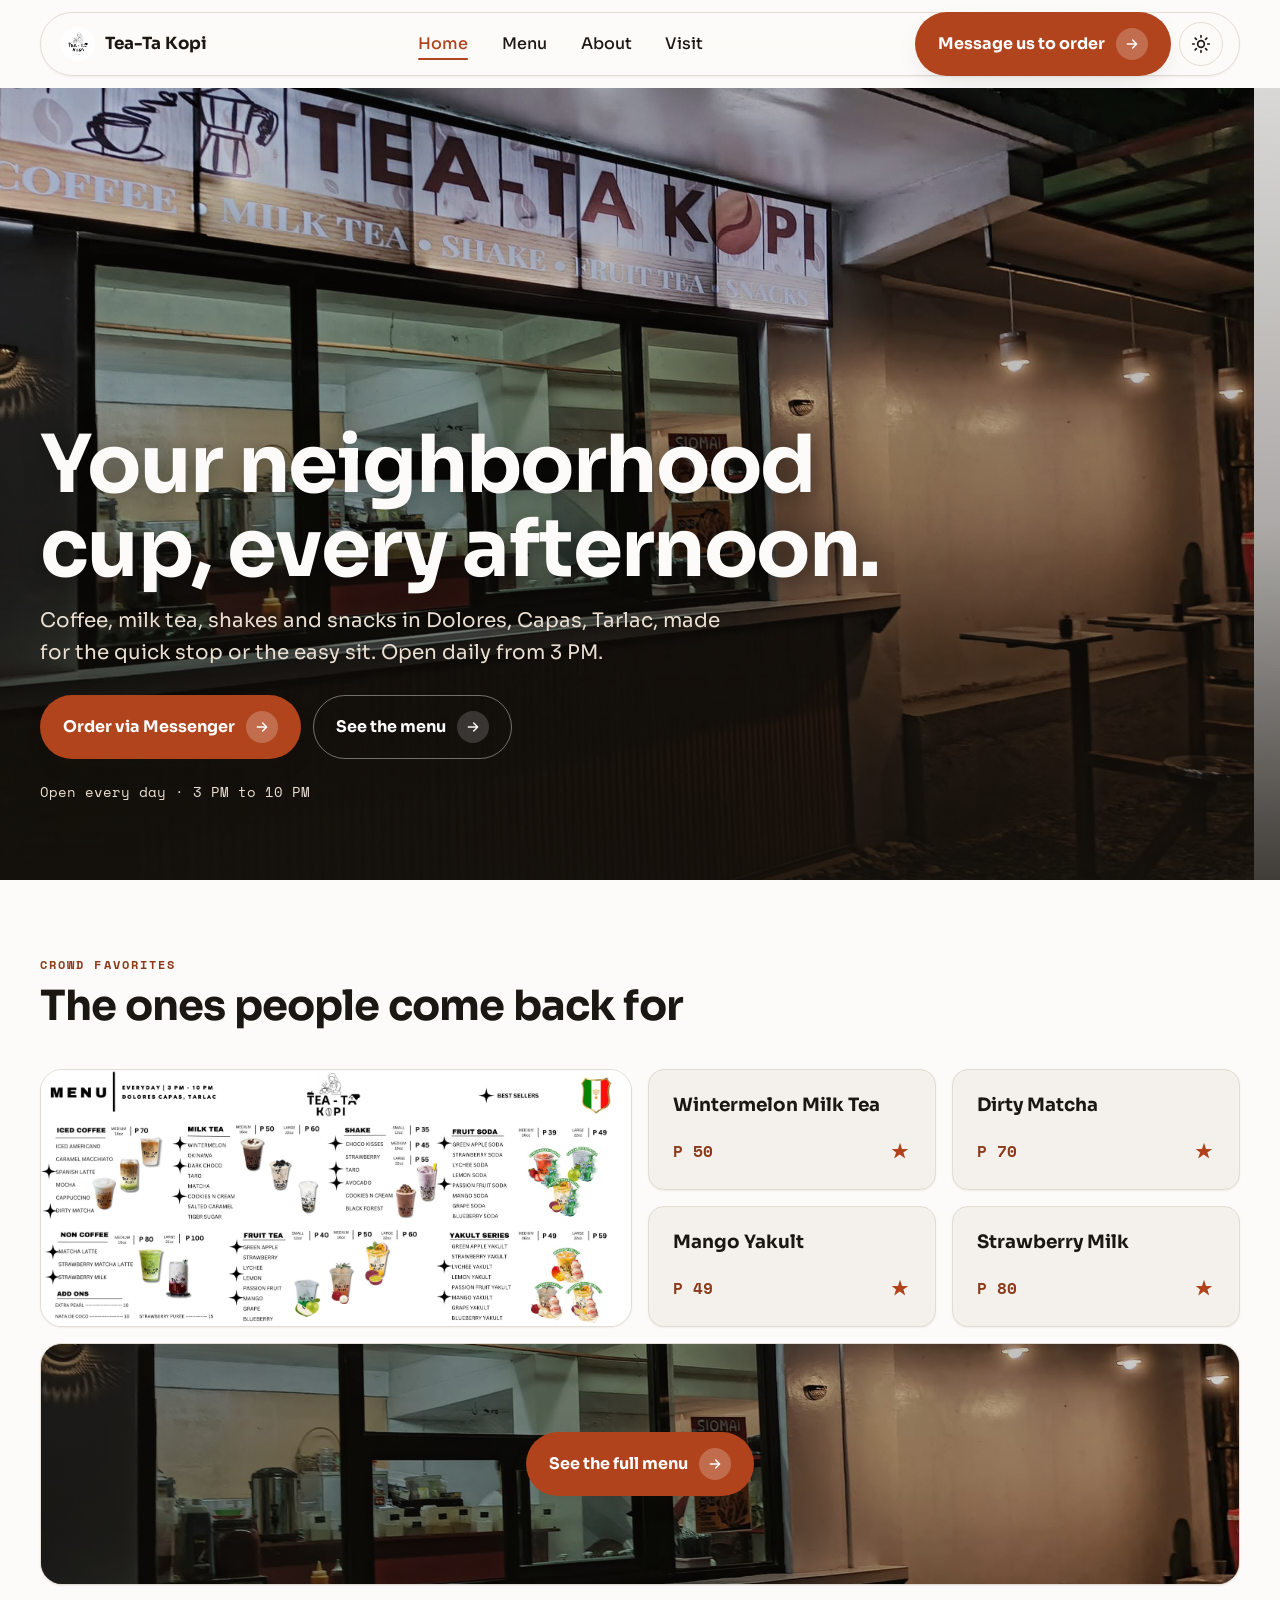
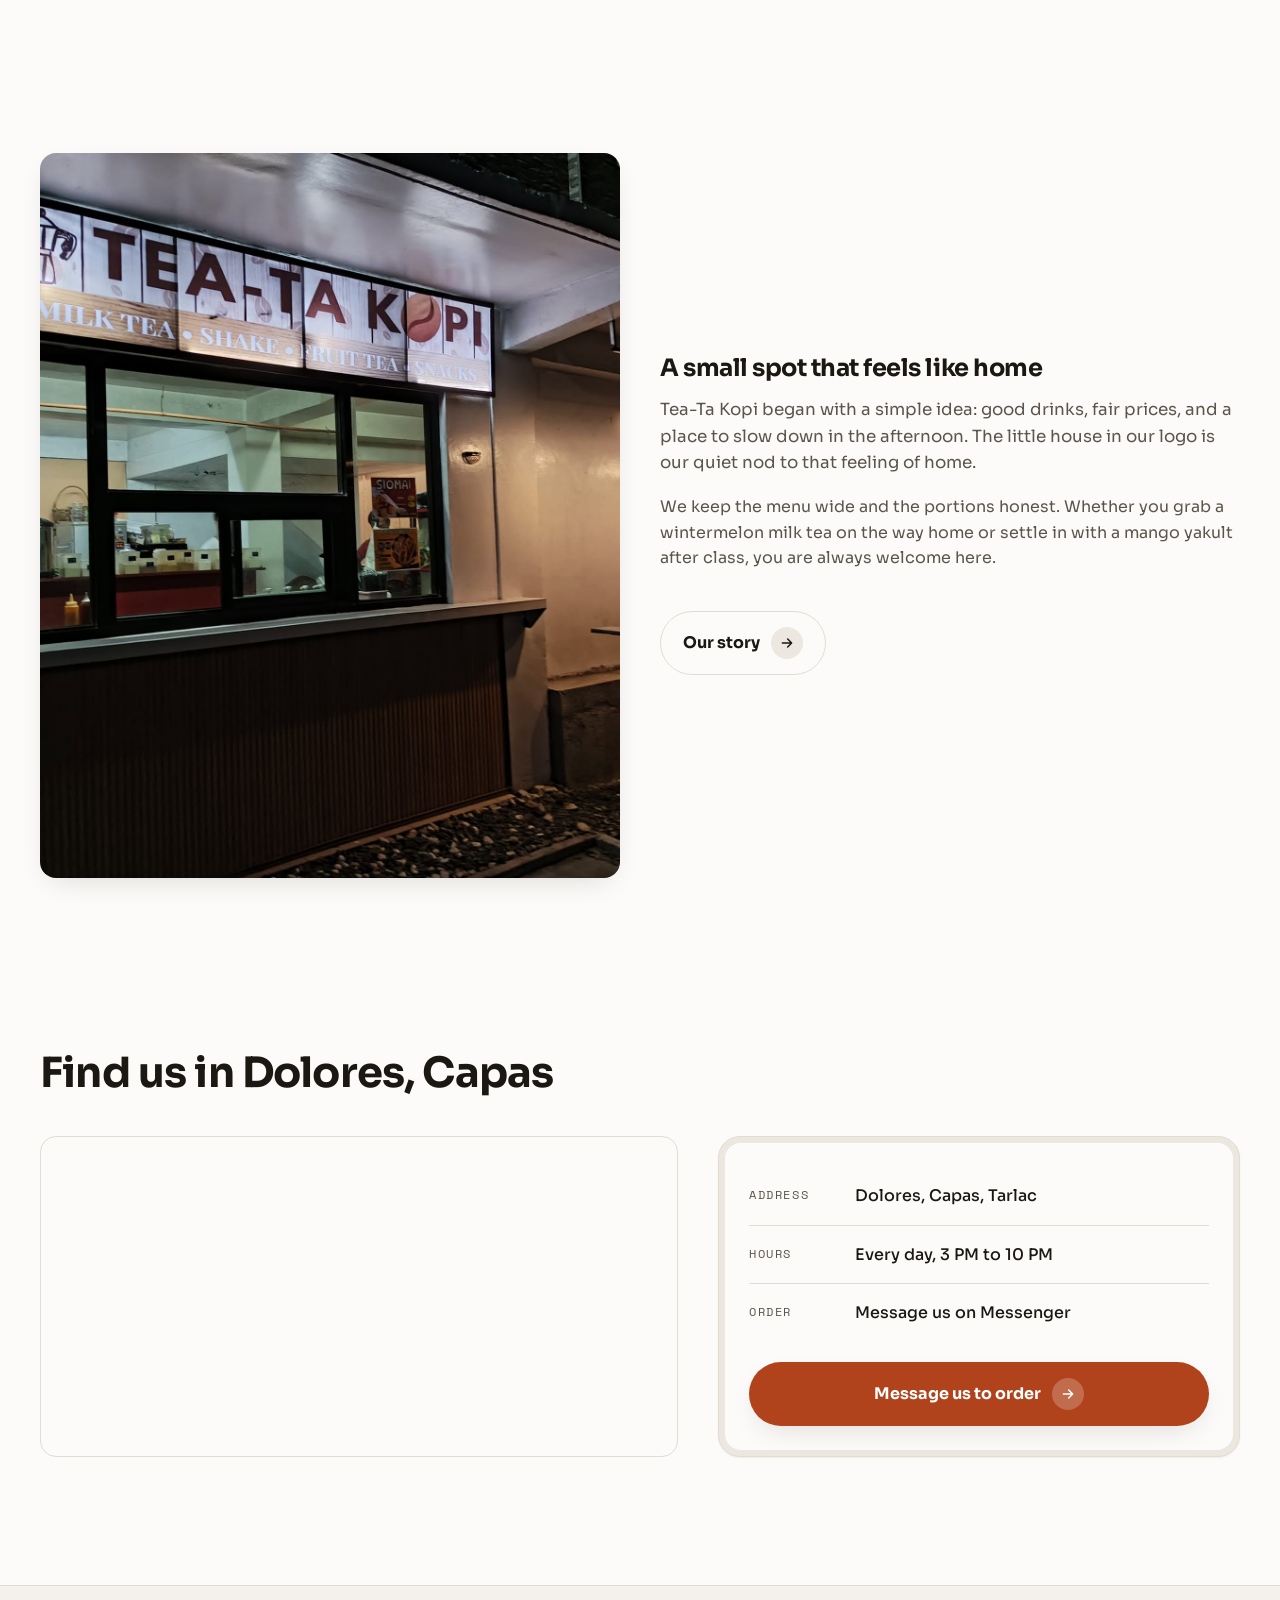
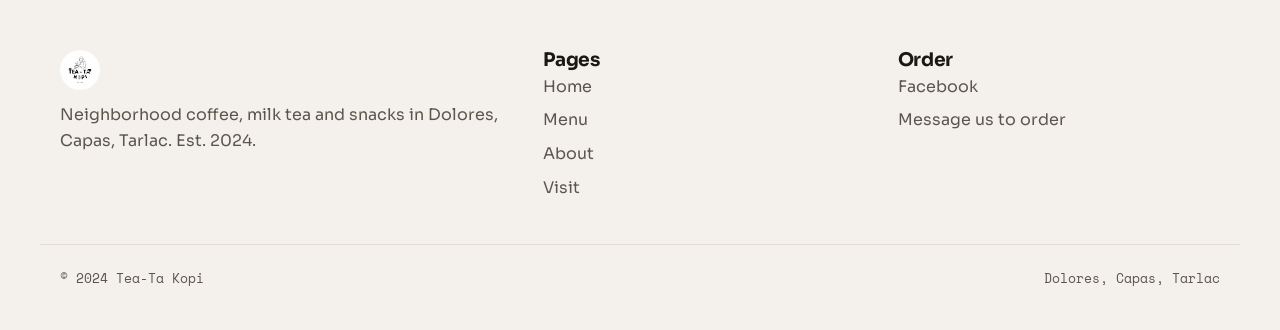
==== index.html @ 3a622442 "fix(ui): un-cramp drawer 'Message us to order' CTA - restore padding (was zeroed by overlay a rule)," ====
<!DOCTYPE html>
<html lang="en" data-theme="light">
<head>
  <meta charset="UTF-8" />
  <meta name="viewport" content="width=device-width, initial-scale=1" />
<link rel="icon" href="data:image/svg+xml,%3Csvg xmlns='http://www.w3.org/2000/svg' viewBox='0 0 32 32'%3E%3Crect width='32' height='32' rx='8' fill='%2315110C'/%3E%3Cellipse cx='16' cy='16' rx='7' ry='10' fill='%23D9744E' transform='rotate(-20 16 16)'/%3E%3Cpath d='M16 7 Q16 16 16 25' stroke='%2315110C' stroke-width='1.6' fill='none'/%3E%3C/svg%3E" />
  <title>Tea-Ta Kopi - Coffee, Milk Tea & Snacks in Capas, Tarlac</title>
  <meta name="description" content="Tea-Ta Kopi is a neighborhood cafe in Dolores, Capas, Tarlac, serving coffee, milk tea, shakes and snacks. Open daily 3 PM to 10 PM. Order through Messenger." />
  <meta name="theme-color" content="#B0431C" />
  <link rel="manifest" href="manifest.webmanifest" />
  <link rel="stylesheet" href="css/tokens.css" />
  <link rel="stylesheet" href="css/style.css" />
  <link rel="stylesheet" href="css/pages.css" />
</head>
<body>
  <a class="skip-link" href="#main">Skip to content</a>

  <!-- ===== NAV (floating glass island) ===== -->
  <div class="nav-wrap">
    <nav class="nav" aria-label="Primary">
      <a class="nav__brand" href="index.html">
        <img src="assets/logo-lineart.png" alt="Tea-Ta Kopi logo" width="34" height="34" />
        <span>Tea-Ta Kopi</span>
      </a>
      <div class="nav__links">
        <a href="index.html" class="is-active">Home</a>
        <a href="menu.html">Menu</a>
        <a href="about.html">About</a>
        <a href="contact.html">Visit</a>
      </div>
      <div class="nav__right">
        <a class="btn btn--accent js-order" href="contact.html#order">
          Message us to order
          <span class="btn__icon" aria-hidden="true">
            <svg viewBox="0 0 24 24" width="16" height="16" fill="none" stroke="currentColor" stroke-width="2.2" stroke-linecap="round" stroke-linejoin="round"><path d="M5 12h14M13 6l6 6-6 6"/></svg>
          </span>
        </a>
        <button class="theme-toggle" id="theme-toggle" aria-label="Toggle light and dark mode">
          <svg class="i-sun" viewBox="0 0 24 24" fill="none" stroke="currentColor" stroke-width="2" stroke-linecap="round"><circle cx="12" cy="12" r="4"/><path d="M12 2v2M12 20v2M2 12h2M20 12h2M5 5l1.5 1.5M17.5 17.5L19 19M19 5l-1.5 1.5M6.5 17.5L5 19"/></svg>
        </button>
        <button class="nav__toggle" id="nav-toggle" aria-label="Open menu" aria-expanded="false" aria-controls="nav-overlay">
          <span></span>
        </button>
      </div>
    </nav>
  </div>

  <!-- Mobile overlay -->
  <div class="nav__overlay" id="nav-overlay">
    <a href="index.html">Home</a>
    <a href="menu.html">Menu</a>
    <a href="about.html">About</a>
    <a href="contact.html">Visit</a>
    <a class="btn btn--accent js-order" href="contact.html#order" style="align-self:flex-start;margin-top:1rem;">Message us to order<span class="btn__icon" aria-hidden="true"><svg viewBox="0 0 24 24" width="16" height="16" fill="none" stroke="currentColor" stroke-width="2.2" stroke-linecap="round" stroke-linejoin="round"><path d="M5 12h14M13 6l6 6-6 6"/></svg></span></a>
  </div>

  <main id="main">
    <!-- ===== HERO ===== -->
    <header class="hero">
      <img class="hero__img" src="assets/storefront-night.jpg" alt="Tea-Ta Kopi storefront lit up at night" width="1600" height="900" />
      <div class="hero__scrim"></div>
      <div class="container hero__inner">
        <h1>Your neighborhood cup, every afternoon.</h1>
        <p class="hero__sub">Coffee, milk tea, shakes and snacks in Dolores, Capas, Tarlac, made for the quick stop or the easy sit. Open daily from 3 PM.</p>
        <div class="hero__cta">
          <a class="btn btn--accent js-order" href="contact.html#order">
            Order via Messenger
            <span class="btn__icon" aria-hidden="true"><svg viewBox="0 0 24 24" width="16" height="16" fill="none" stroke="currentColor" stroke-width="2.2" stroke-linecap="round" stroke-linejoin="round"><path d="M5 12h14M13 6l6 6-6 6"/></svg></span>
          </a>
          <a class="btn btn--ghost" href="menu.html" style="color:#FCFBF9;border-color:rgba(255,255,255,0.4);">
            See the menu
            <span class="btn__icon" aria-hidden="true" style="background:rgba(255,255,255,0.16);"><svg viewBox="0 0 24 24" width="16" height="16" fill="none" stroke="currentColor" stroke-width="2.2" stroke-linecap="round" stroke-linejoin="round"><path d="M5 12h14M13 6l6 6-6 6"/></svg></span>
          </a>
        </div>
        <p class="hero__hours">Open every day &middot; 3 PM to 10 PM</p>
      </div>
    </header>

    <!-- ===== BEST SELLERS (gapless bento) ===== -->
    <section class="section container" aria-labelledby="bs-title">
      <div class="head" data-reveal>
        <p class="eyebrow">Crowd favorites</p>
        <h2 id="bs-title">The ones people come back for</h2>
      </div>
      <div class="bento" data-reveal>
        <div class="bezel bento__cell bento__cell--img">
          <div class="bezel__core" style="padding:0;overflow:hidden;">
            <img src="assets/menu-board.jpg" alt="Tea-Ta Kopi drink menu board" width="800" height="800" />
          </div>
        </div>
        <!-- 4 best-seller cards; star only on genuine best-sellers from the menu -->
        <article class="card bs">
          <div class="bs__name">Wintermelon Milk Tea</div>
          <div class="bs__meta">
            <span class="bs__price">P 50</span>
            <svg class="bs__star" viewBox="0 0 24 24" fill="currentColor" aria-label="Best seller"><path d="M12 2l2.2 6.6H21l-5.3 4 2 6.4-6-4.4-6 4.4 2-6.4L3 8.6h6.8z"/></svg>
          </div>
        </article>
        <article class="card bs">
          <div class="bs__name">Dirty Matcha</div>
          <div class="bs__meta">
            <span class="bs__price">P 70</span>
            <svg class="bs__star" viewBox="0 0 24 24" fill="currentColor" aria-label="Best seller"><path d="M12 2l2.2 6.6H21l-5.3 4 2 6.4-6-4.4-6 4.4 2-6.4L3 8.6h6.8z"/></svg>
          </div>
        </article>
        <article class="card bs">
          <div class="bs__name">Mango Yakult</div>
          <div class="bs__meta">
            <span class="bs__price">P 49</span>
            <svg class="bs__star" viewBox="0 0 24 24" fill="currentColor" aria-label="Best seller"><path d="M12 2l2.2 6.6H21l-5.3 4 2 6.4-6-4.4-6 4.4 2-6.4L3 8.6h6.8z"/></svg>
          </div>
        </article>
        <article class="card bs">
          <div class="bs__name">Strawberry Milk</div>
          <div class="bs__meta">
            <span class="bs__price">P 80</span>
            <svg class="bs__star" viewBox="0 0 24 24" fill="currentColor" aria-label="Best seller"><path d="M12 2l2.2 6.6H21l-5.3 4 2 6.4-6-4.4-6 4.4 2-6.4L3 8.6h6.8z"/></svg>
          </div>
        </article>
        <a class="bezel bento__cell bento__cell--wide" href="menu.html" style="color:#FCFBF9;">
          <img src="assets/storefront-night.jpg" alt="Tea-Ta Kopi storefront" width="1200" height="240" />
          <span class="bento__cta"><span class="btn btn--accent">See the full menu
            <span class="btn__icon" aria-hidden="true"><svg viewBox="0 0 24 24" width="16" height="16" fill="none" stroke="currentColor" stroke-width="2.2" stroke-linecap="round" stroke-linejoin="round"><path d="M5 12h14M13 6l6 6-6 6"/></svg></span></span></span>
        </a>
      </div>
    </section>

    <!-- ===== STORY teaser (editorial offset) ===== -->
    <section class="section--lg container" aria-labelledby="story-title">
      <div class="split">
        <div class="split__media" data-reveal>
          <img src="assets/storefront-night.jpg" alt="Tea-Ta Kopi cozy outdoor seating at night" width="800" height="1000" />
        </div>
        <div data-reveal>
          <h2 id="story-title">A small spot that feels like home</h2>
          <p class="lede" style="margin-top:1rem;">Tea-Ta Kopi began with a simple idea: good drinks, fair prices, and a place to slow down in the afternoon. The little house in our logo is our quiet nod to that feeling of home.</p>
          <p style="margin-top:1rem;color:var(--ink-soft);">We keep the menu wide and the portions honest. Whether you grab a wintermelon milk tea on the way home or settle in with a mango yakult after class, you are always welcome here.</p>
          <a class="btn btn--ghost" href="about.html" style="margin-top:1.5rem;">
            Our story
            <span class="btn__icon" aria-hidden="true"><svg viewBox="0 0 24 24" width="16" height="16" fill="none" stroke="currentColor" stroke-width="2.2" stroke-linecap="round" stroke-linejoin="round"><path d="M5 12h14M13 6l6 6-6 6"/></svg></span>
          </a>
        </div>
      </div>
    </section>

    <!-- ===== VISIT snippet ===== -->
    <section class="section container" aria-labelledby="visit-title">
      <div class="head" data-reveal>
        <h2 id="visit-title">Find us in Dolores, Capas</h2>
      </div>
      <div class="visit" data-reveal>
        <div class="visit__map">
          <iframe title="Map to Tea-Ta Kopi, Dolores, Capas, Tarlac"
            src="https://www.google.com/maps?q=TEA-TA+KOPI@15.3693105,120.5902725&z=17&output=embed"
            loading="lazy" referrerpolicy="no-referrer-when-downgrade"></iframe>
        </div>
        <div class="bezel">
          <div class="bezel__core">
            <div class="info-row">
              <span class="info-row__k">Address</span>
              <span class="info-row__v">Dolores, Capas, Tarlac</span>
            </div>
            <div class="info-row">
              <span class="info-row__k">Hours</span>
              <span class="info-row__v">Every day, 3 PM to 10 PM</span>
            </div>
            <div class="info-row">
              <span class="info-row__k">Order</span>
              <span class="info-row__v">Message us on Messenger</span>
            </div>
            <a class="btn btn--accent js-order" href="contact.html#order" style="margin-top:1.25rem;width:100%;justify-content:center;">
              Message us to order
              <span class="btn__icon" aria-hidden="true"><svg viewBox="0 0 24 24" width="16" height="16" fill="none" stroke="currentColor" stroke-width="2.2" stroke-linecap="round" stroke-linejoin="round"><path d="M5 12h14M13 6l6 6-6 6"/></svg></span>
            </a>
          </div>
        </div>
      </div>
    </section>
  </main>

  <!-- ===== FOOTER ===== -->
  <footer class="footer">
    <div class="container footer__grid">
      <div class="footer__brand">
        <img src="assets/logo-lineart.png" alt="Tea-Ta Kopi logo" width="40" height="40" />
        <p style="margin-top:0.75rem;color:var(--ink-soft);">Neighborhood coffee, milk tea and snacks in Dolores, Capas, Tarlac. Est. 2024.</p>
      </div>
      <div>
        <h3>Pages</h3>
        <a href="index.html">Home</a>
        <a href="menu.html">Menu</a>
        <a href="about.html">About</a>
        <a href="contact.html">Visit</a>
      </div>
      <div>
        <h3>Order</h3>
        <a href="https://www.facebook.com/profile.php?id=61563817495458" target="_blank" rel="noopener">Facebook</a>
        <a class="js-order" href="contact.html#order">Message us to order</a>
      </div>
    </div>
    <div class="container footer__bottom">
      <span>&copy; 2024 Tea-Ta Kopi</span>
      <span>Dolores, Capas, Tarlac</span>
    </div>
  </footer>

  <script src="js/sound.js"></script>
  <script src="js/main.js"></script>
  <script src="js/cart.js"></script>
</body>
</html>
---- css/tokens.css ----
/* ============================================================
   Tea-Ta Kopi - Design Tokens (single source of truth)
   Taste skill §2/§3: one accent locked, light + dark, no pure
   #000/#fff, no AI-purple, no banned beige+brass hexes.
   Fonts self-hosted (no Google <link> in prod).
   ============================================================ */

/* ---- Fonts (self-hosted woff2) ---- */
@font-face {
  font-family: "Sora";
  font-style: normal;
  font-weight: 400;
  font-display: swap;
  src: url("../fonts/sora-400.woff2") format("woff2");
}
@font-face {
  font-family: "Sora";
  font-style: normal;
  font-weight: 500;
  font-display: swap;
  src: url("../fonts/sora-500.woff2") format("woff2");
}
@font-face {
  font-family: "Sora";
  font-style: normal;
  font-weight: 700;
  font-display: swap;
  src: url("../fonts/sora-700.woff2") format("woff2");
}
@font-face {
  font-family: "Space Mono";
  font-style: normal;
  font-weight: 400;
  font-display: swap;
  src: url("../fonts/space-mono-400.woff2") format("woff2");
}
@font-face {
  font-family: "Space Mono";
  font-style: normal;
  font-weight: 700;
  font-display: swap;
  src: url("../fonts/space-mono-700.woff2") format("woff2");
}

/* ---- Light theme (default) ---- */
:root {
  /* Surfaces: warm off-white, never pure #fff */
  --bg:          #FCFBF9;
  --surface:     #F4F1EC;
  --surface-2:   #ECE7DF;

  /* Ink: warm near-black, never #000 */
  --ink:         #1B1712;
  --ink-soft:    #5B554C;

  /* Lines */
  --line:        #E2DCD2;

  /* ONE accent, locked across the whole site (clay / terracotta).
     Darkened from #C2603C so white text clears WCAG AA (5.7:1). */
  --accent:      #B0431C;
  --accent-2:    #8C3A1B;   /* prices on surface-2 (6.2:1) */
  --accent-ink:  #FFFFFF;

  /* Tinted elevation (no pure-black drop shadows) */
  --shadow-sm:   0 1px 2px rgba(27, 23, 18, 0.06);
  --shadow-md:   0 10px 30px -12px rgba(27, 23, 18, 0.18);
  --shadow-lg:   0 24px 60px -20px rgba(27, 23, 18, 0.26);

  /* Inner highlight for Double-Bezel cores */
  --bezel-hi:   inset 0 1px 0 rgba(255, 255, 255, 0.55);

  /* Type families */
  --font-display: "Sora", system-ui, sans-serif;
  --font-body:    "Sora", system-ui, sans-serif;
  --font-mono:    "Space Mono", ui-monospace, monospace;

  /* Spacing scale */
  --space-1: 0.5rem;
  --space-2: 1rem;
  --space-3: 1.5rem;
  --space-4: 2.5rem;
  --space-5: 4rem;
  --space-6: 6.5rem;

  /* Radii - one consistent system (taste §4.4) */
  --r-pill:  999px;
  --r-card:  16px;
  --r-img:   16px;

  /* Motion - fluid, never linear/ease-in-out (high-end §5) */
  --ease: cubic-bezier(0.32, 0.72, 0, 1);
  --dur: 0.6s;

  /* Layout */
  --maxw: 1200px;
  --nav-h: 64px;

  /* Grain overlay opacity */
  --grain: 0.035;
}

/* ---- Dark theme ---- */
[data-theme="dark"] {
  --bg:          #15110C;
  --surface:     #1E190F;
  --surface-2:   #271F14;

  --ink:         #F3EEE4;
  --ink-soft:    #B7AE9F;

  --line:        #2E271C;

  --accent:      #D9744E;   /* brighter clay for dark contrast */
  --accent-2:    #E8865F;
  --accent-ink:  #1B1206;

  --shadow-sm:   0 1px 2px rgba(0, 0, 0, 0.4);
  --shadow-md:   0 14px 36px -14px rgba(0, 0, 0, 0.6);
  --shadow-lg:   0 28px 70px -22px rgba(0, 0, 0, 0.7);

  --bezel-hi:   inset 0 1px 0 rgba(255, 255, 255, 0.08);
  --grain: 0.05;
}
---- css/style.css ----
/* ============================================================
   Tea-Ta Kopi - Global Styles
   high-end-visual-design: Double-Bezel cards, button-in-button,
   fluid cubic-bezier motion, fixed grain overlay.
   claude-design: semantic, responsive, real focus/hover states.
   ============================================================ */

*, *::before, *::after { box-sizing: border-box; }

html { scroll-behavior: smooth; }

body {
  margin: 0;
  background: var(--bg);
  color: var(--ink);
  font-family: var(--font-body);
  font-size: 1rem;
  line-height: 1.6;
  -webkit-font-smoothing: antialiased;
  text-rendering: optimizeLegibility;
  min-height: 100vh;
  min-height: 100dvh; /* iOS Safari fix */
  transition: background var(--dur) var(--ease), color var(--dur) var(--ease);
}

/* Grain overlay - fixed, pointer-events-none, only on body bg */
body::after {
  content: "";
  position: fixed;
  inset: 0;
  z-index: 60;
  pointer-events: none;
  opacity: var(--grain);
  background-image: url("data:image/svg+xml,%3Csvg xmlns='http://www.w3.org/2000/svg' width='120' height='120'%3E%3Cfilter id='n'%3E%3CfeTurbulence type='fractalNoise' baseFrequency='0.9' numOctaves='2'/%3E%3C/filter%3E%3Crect width='100%25' height='100%25' filter='url(%23n)'/%3E%3C/svg%3E");
}

img { max-width: 100%; display: block; }
a { color: inherit; text-decoration: none; }

h1, h2, h3, h4 {
  font-family: var(--font-display);
  font-weight: 700;
  line-height: 1.05;
  letter-spacing: -0.02em;
  text-wrap: balance;
  margin: 0;
}

p { max-width: 65ch; }

.container {
  width: 100%;
  max-width: var(--maxw);
  margin: 0 auto;
  padding: 0 1.25rem;
}

.section { padding: var(--space-5) 0; }
.section--lg { padding: var(--space-6) 0; }

/* ---- Typography helpers ---- */
.eyebrow {
  font-family: var(--font-mono);
  font-size: 0.72rem;
  letter-spacing: 0.18em;
  text-transform: uppercase;
  color: var(--accent-2);
  font-weight: 700;
}
.lede { color: var(--ink-soft); font-size: 1.05rem; }
.mono { font-family: var(--font-mono); }

/* ============================================================
   NAV - Floating glass island (high-end §5A)
   Single line on desktop, <=80px, mobile collapses to hamburger.
   ============================================================ */
.nav-wrap {
  position: sticky;
  top: 0;
  z-index: 50;
  display: flex;
  justify-content: center;
  padding: 0.75rem 1rem;
  pointer-events: none;
}
.nav {
  pointer-events: auto;
  width: 100%;
  max-width: var(--maxw);
  height: var(--nav-h);
  display: flex;
  align-items: center;
  justify-content: space-between;
  gap: 1rem;
  padding: 0 1rem 0 1.25rem;
  border-radius: var(--r-pill);
  background: color-mix(in srgb, var(--bg) 72%, transparent);
  -webkit-backdrop-filter: blur(14px) saturate(140%);
  backdrop-filter: blur(14px) saturate(140%);
  border: 1px solid var(--line);
  box-shadow: var(--shadow-sm);
}
.nav__brand { display: flex; align-items: center; gap: 0.6rem; font-weight: 700; font-size: 1.05rem; }
.nav__brand img { width: 34px; height: 34px; border-radius: 50%; background: var(--surface); }
.nav__links { display: flex; align-items: center; gap: 0.4rem; }
.nav__links a {
  position: relative;
  padding: 0.5rem 0.85rem;
  border-radius: var(--r-pill);
  font-weight: 500;
  transition: background var(--dur) var(--ease), color var(--dur) var(--ease);
}
/* Animated underline (premium nav cue) - width-based so it works under reduced-motion too */
.nav__links a::after {
  content: "";
  position: absolute;
  left: 0.85rem; bottom: 0.32rem;
  height: 2px; width: 0;
  border-radius: 2px;
  background: var(--accent);
  transition: width var(--dur) var(--ease);
}
.nav__links a:hover { background: var(--surface); }
.nav__links a:hover::after { width: calc(100% - 1.7rem); }
.nav__links a.is-active { color: var(--accent); }
.nav__links a.is-active::after { width: calc(100% - 1.7rem); }
.nav__right { display: flex; align-items: center; gap: 0.5rem; }

.nav__toggle {
  display: none;
  pointer-events: auto;
  width: 44px; height: 44px;
  border: 1px solid var(--line);
  border-radius: 50%;
  background: color-mix(in srgb, var(--bg) 72%, transparent);
  -webkit-backdrop-filter: blur(14px);
  backdrop-filter: blur(14px);
  cursor: pointer;
  position: relative;
}
.nav__toggle span,
.nav__toggle span::before,
.nav__toggle span::after {
  content: "";
  position: absolute;
  left: 50%; top: 50%;
  width: 18px; height: 2px;
  background: var(--ink);
  transform: translate(-50%, -50%);
  transition: transform var(--dur) var(--ease), opacity var(--dur) var(--ease);
}
.nav__toggle span::before { transform: translate(-50%, -7px); }
.nav__toggle span::after  { transform: translate(-50%, 5px); }
.nav__toggle[aria-expanded="true"] span { background: transparent; }
.nav__toggle[aria-expanded="true"] span::before { transform: translate(-50%, -50%) rotate(45deg); }
.nav__toggle[aria-expanded="true"] span::after  { transform: translate(-50%, -50%) rotate(-45deg); }

/* Mobile menu overlay */
.nav__overlay {
  position: fixed;
  inset: 0;
  z-index: 49;
  display: none;
  flex-direction: column;
  justify-content: center;
  gap: 0.5rem;
  padding: 2rem;
  background: color-mix(in srgb, var(--bg) 88%, transparent);
  -webkit-backdrop-filter: blur(28px);
  backdrop-filter: blur(28px);
}
.nav__overlay.open { display: flex; }
.nav__overlay a {
  font-family: var(--font-display);
  font-size: 1.6rem;
  font-weight: 700;
  padding: 0.75rem 0;
  opacity: 0;
  transform: translateY(12px);
}
.nav__overlay.open a {
  animation: navIn 0.5s var(--ease) forwards;
}
.nav__overlay.open a:nth-child(2) { animation-delay: 0.06s; }
.nav__overlay.open a:nth-child(3) { animation-delay: 0.12s; }
.nav__overlay.open a:nth-child(4) { animation-delay: 0.18s; }
.nav__overlay.open a:nth-child(5) { animation-delay: 0.24s; }
@keyframes navIn { to { opacity: 1; transform: translateY(0); } }
/* Drawer CTA: roomy, separated from nav links, never cramped against the scrim */
.nav__overlay .btn {
  margin-top: 1.25rem;
  align-self: flex-start;
  padding: 1.05rem 1.4rem;
  font-size: 1.05rem;
}

/* ============================================================
   BUTTONS - Button-in-button trailing icon (high-end §4B)
   ============================================================ */
.btn {
  display: inline-flex;
  align-items: center;
  gap: 0.65rem;
  padding: 0.95rem 1.4rem;
  border-radius: var(--r-pill);
  font-family: var(--font-display);
  font-weight: 700;
  font-size: 1rem;
  cursor: pointer;
  border: 1px solid transparent;
  transition: transform var(--dur) var(--ease), background var(--dur) var(--ease), box-shadow var(--dur) var(--ease);
  will-change: transform;
}
.btn .btn__icon {
  display: inline-flex;
  align-items: center;
  justify-content: center;
  width: 32px; height: 32px;
  border-radius: 50%;
  background: rgba(255, 255, 255, 0.16);
  transition: transform var(--dur) var(--ease);
}
.btn:hover .btn__icon { transform: translate(2px, -1px); }
.btn:active { transform: scale(0.98); }
/* hover lift + icon nudge only on real pointers, so touch never gets a stuck state */
@media (hover: hover) and (pointer: fine) {
  .btn:hover {
    transform: translateY(-2px);
    box-shadow: 0 12px 28px -12px rgba(20, 14, 10, 0.55);
  }
  .btn--accent:hover { background: var(--accent-2); }
}
@media (hover: none) {
  .btn:hover { transform: none; box-shadow: none; }
  .btn:hover .btn__icon { transform: none; }
}

.btn--accent { background: var(--accent); color: var(--accent-ink); box-shadow: var(--shadow-md); }
.btn--accent:hover { background: var(--accent-2); }
.btn--accent .btn__icon { background: rgba(255, 255, 255, 0.22); }

.btn--ghost {
  background: transparent;
  color: var(--ink);
  border-color: var(--line);
}
.btn--ghost:hover { background: var(--surface); }
.btn--ghost .btn__icon { background: var(--surface-2); }

/* Theme toggle button */
.theme-toggle {
  pointer-events: auto;
  width: 44px; height: 44px;
  flex: none;
  border-radius: 50%;
  border: 1px solid var(--line);
  background: transparent;
  color: var(--ink);
  cursor: pointer;
  display: inline-flex;
  align-items: center;
  justify-content: center;
  transition: background var(--dur) var(--ease);
}
.theme-toggle:hover { background: var(--surface); }
.theme-toggle svg { width: 20px; height: 20px; }

/* ============================================================
   DOUBLE-BEZEL card (high-end §4A): outer shell + inner core
   ============================================================ */
.bezel {
  background: var(--surface-2);
  border: 1px solid var(--line);
  border-radius: calc(var(--r-card) + 6px);
  padding: 6px;
  box-shadow: var(--shadow-sm);
}
.bezel__core {
  background: var(--bg);
  border-radius: var(--r-card);
  box-shadow: var(--bezel-hi);
  padding: 1.5rem;
  height: 100%;
}
.card {
  background: var(--surface);
  border: 1px solid var(--line);
  border-radius: var(--r-card);
  padding: 1.5rem;
  box-shadow: var(--shadow-sm);
  transition: transform var(--dur) var(--ease), box-shadow var(--dur) var(--ease);
}
@media (hover: hover) and (pointer: fine) {
  .card:hover { transform: translateY(-3px); box-shadow: var(--shadow-md); }
}

/* ============================================================
   Scroll reveal (IntersectionObserver driven, JS adds .in)
   ============================================================ */
[data-reveal] {
  opacity: 0;
  transform: translateY(22px);
  filter: blur(4px);
  transition: opacity 0.8s var(--ease), transform 0.8s var(--ease), filter 0.8s var(--ease);
}
[data-reveal].in { opacity: 1; transform: none; filter: none; }

/* ============================================================
   FOOTER
   ============================================================ */
.footer {
  border-top: 1px solid var(--line);
  background: var(--surface);
  padding: var(--space-5) 0 var(--space-4);
  margin-top: var(--space-5);
}
.footer__grid {
  display: grid;
  gap: 2rem;
  grid-template-columns: 1.4fr 1fr 1fr;
}
.footer__brand img { width: 40px; height: 40px; border-radius: 50%; background: var(--bg); }
.footer h4 { font-size: 0.8rem; letter-spacing: 0.12em; text-transform: uppercase; color: var(--ink-soft); margin-bottom: 0.75rem; }
.footer a { display: block; padding: 0.25rem 0; color: var(--ink-soft); transition: color var(--dur) var(--ease); }
.footer a:hover { color: var(--accent); }
.footer__bottom {
  margin-top: 2.5rem;
  padding-top: 1.5rem;
  border-top: 1px solid var(--line);
  display: flex;
  justify-content: space-between;
  flex-wrap: wrap;
  gap: 0.5rem;
  font-family: var(--font-mono);
  font-size: 0.8rem;
  color: var(--ink-soft);
}

/* Utility */
.sr-only {
  position: absolute; width: 1px; height: 1px;
  padding: 0; margin: -1px; overflow: hidden;
  clip: rect(0,0,0,0); white-space: nowrap; border: 0;
}
.skip-link {
  position: absolute; left: 0.5rem; top: -3rem;
  background: var(--accent); color: var(--accent-ink);
  padding: 0.5rem 1rem; border-radius: var(--r-pill);
  transition: top var(--dur) var(--ease); z-index: 100;
}
.skip-link:focus { top: 0.5rem; }

/* ============================================================
   RESPONSIVE
   ============================================================ */
@media (max-width: 900px) {
  .nav__links { display: none; }
  .nav__right > a.btn--accent,
  .nav__right > button.btn--accent { display: none; }  /* overlay carries the CTA on mobile */
  .nav__toggle { display: inline-flex; }
  .footer__grid { grid-template-columns: 1fr 1fr; }
}
@media (max-width: 560px) {
  .footer__grid { grid-template-columns: 1fr; }
}

/* ============================================================
   REDUCED MOTION (taste §6.B, high-end §6)
   ============================================================ */
@media (prefers-reduced-motion: reduce) {
  *, *::before, *::after {
    animation-duration: 0.001ms !important;
    animation-iteration-count: 1 !important;
    transition-duration: 0.001ms !important;
    scroll-behavior: auto !important;
  }
  [data-reveal] { opacity: 1; transform: none; filter: none; }
  body::after { display: none; }
}

/* ============================================================
   ORDER TOAST + A11Y (sound is always on, no mute control)
   ============================================================ */
/* Order toast: bottom-center on phone, bottom-left on wide screens */
.ttk-toast {
  position: fixed;
  left: 50%; bottom: calc(1.2rem + env(safe-area-inset-bottom, 0px));
  transform: translate(-50%, 140%);
  z-index: 210;
  display: flex; flex-direction: column; gap: 0.1rem;
  padding: 0.7rem 1.1rem;
  background: var(--accent);
  color: var(--accent-ink);
  border-radius: 14px;
  box-shadow: var(--shadow-lg);
  font-family: var(--font-mono);
  font-size: 0.85rem;
  font-weight: 600;
  max-width: min(88vw, 360px);
  opacity: 0;
  pointer-events: none;
  transition: transform 0.32s var(--ease), opacity 0.32s var(--ease);
}
.ttk-toast.is-visible { transform: translate(-50%, 0); opacity: 1; }
.ttk-toast__sub { font-size: 0.78rem; font-weight: 500; opacity: 0.92; }
@media (min-width: 760px) {
  .ttk-toast { left: 1.4rem; transform: translate(0, 140%); }
  .ttk-toast.is-visible { transform: translate(0, 0); }
}

/* A11y: always-visible focus ring for keyboard users */
:focus-visible {
  outline: 2px solid var(--accent);
  outline-offset: 2px;
  border-radius: 6px;
}
html { scroll-behavior: smooth; }
@media (prefers-reduced-motion: reduce) {
  .ttk-toast { transition: opacity 0.2s ease; transform: none !important; }
  .ttk-toast.is-visible { transform: none !important; }
}
---- css/pages.css ----
/* ============================================================
   Tea-Ta Kopi - Page components (hero, bento, story, visit,
   menu, gallery, contact). Loaded after style.css.
   ============================================================ */

/* ---------- HERO: full-bleed storefront, bottom-left text ----------
   (imagegen §4: NOT the overused left-text/right-image) */
.hero {
  position: relative;
  min-height: 88dvh;
  max-height: 920px;
  display: flex;
  align-items: flex-end;
  overflow: hidden;
  isolation: isolate;
}
.hero__img {
  position: absolute;
  inset: -2%;
  width: 104%; height: 104%;
  object-fit: cover;
  z-index: -2;
}
.hero__scrim {
  position: absolute;
  inset: 0;
  z-index: -1;
  background:
    linear-gradient(to top, rgba(21,17,12,0.82) 0%, rgba(21,17,12,0.35) 45%, rgba(21,17,12,0.15) 100%);
}
.hero__inner { padding: 6vh 0 7vh; width: 100%; }
.hero__eyebrow {
  color: #F3D9C7;
  font-family: var(--font-mono);
  letter-spacing: 0.2em;
  text-transform: uppercase;
  font-size: 0.75rem;
  font-weight: 700;
}
.hero h1 {
  color: #FCFBF9;
  font-size: clamp(2.6rem, 7vw, 5rem);
  max-width: 16ch;
  margin: 0.6rem 0 0.9rem;
  text-shadow: 0 2px 24px rgba(0,0,0,0.35);
}
.hero__sub {
  color: #EADFD2;
  font-size: clamp(1rem, 2.2vw, 1.25rem);
  max-width: 46ch;
  margin: 0 0 1.6rem;
}
.hero__cta { display: flex; gap: 0.75rem; flex-wrap: wrap; }
.hero__hours {
  margin-top: 1.4rem;
  font-family: var(--font-mono);
  font-size: 0.85rem;
  color: #EADFD2;
}

/* ---------- Section heading block ---------- */
.head { max-width: 60ch; margin-bottom: var(--space-4); }
.head h2 { font-size: clamp(1.7rem, 4vw, 2.6rem); margin: 0.4rem 0 0.5rem; }
.head--center { margin-left: auto; margin-right: auto; text-align: center; }

/* ---------- BENTO (gapless, grid-flow-dense) ---------- */
.bento {
  display: grid;
  grid-template-columns: repeat(4, minmax(0, 1fr));
  grid-auto-flow: dense;
  gap: 1rem;
}
.bento > * { min-width: 0; }
.bento__cell { min-height: 180px; }
.bento__cell--img {
  grid-column: span 2;
  grid-row: span 2;
  padding: 0;
  overflow: hidden;
  background: var(--surface);
}
.bento__cell--img img { width: 100%; height: 100%; object-fit: cover; }
.bento__cell--wide {
  grid-column: span 4;
  padding: 0;
  position: relative;
  overflow: hidden;
}
.bento__cell--wide img { width: 100%; height: 240px; object-fit: cover; }
.bento__cell--wide .bento__cta {
  position: absolute;
  inset: 0;
  display: flex;
  align-items: center;
  justify-content: center;
  background: linear-gradient(to right, rgba(21,17,12,0.5), rgba(21,17,12,0.2));
}

/* best-seller drink card */
.bs { display: flex; flex-direction: column; justify-content: space-between; }
.bs__name { font-family: var(--font-display); font-weight: 700; font-size: 1.15rem; line-height: 1.15; overflow-wrap: break-word; }
.bs__meta { display: flex; align-items: center; justify-content: space-between; margin-top: 0.75rem; }
.bs__price { font-family: var(--font-mono); font-weight: 700; color: var(--accent-2); }
.bs__star {
  width: 22px; height: 22px; flex: none;
  color: var(--accent);
}

/* ---------- STORY (editorial offset split) ---------- */
.split {
  display: grid;
  grid-template-columns: 1fr 1fr;
  gap: var(--space-4);
  align-items: center;
}
.split__media {
  border-radius: var(--r-card);
  overflow: hidden;
  box-shadow: var(--shadow-md);
  aspect-ratio: 4 / 5;
}
.split__media img { width: 100%; height: 100%; object-fit: cover; }

/* ---------- VISIT snippet ---------- */
.visit {
  display: grid;
  grid-template-columns: 1.1fr 0.9fr;
  gap: var(--space-4);
  align-items: stretch;
}
.visit__map {
  border-radius: var(--r-card);
  overflow: hidden;
  border: 1px solid var(--line);
  min-height: 280px;
}
.visit__map iframe { width: 100%; height: 100%; border: 0; display: block; min-height: 280px; }
.info-row { display: flex; gap: 0.9rem; padding: 1rem 0; border-bottom: 1px solid var(--line); }
.info-row:last-of-type { border-bottom: 0; }
.info-row__k { font-family: var(--font-mono); font-size: 0.72rem; letter-spacing: 0.14em; text-transform: uppercase; color: var(--ink-soft); min-width: 92px; padding-top: 0.2rem; }
.info-row__v { font-weight: 500; }

/* ---------- MENU page ---------- */
.menu-hero {
  padding: calc(var(--nav-h) + 4rem) 0 2rem;
  text-align: center;
}
.menu-hero h1 { font-size: clamp(2.2rem, 6vw, 4rem); }
.cat { margin-top: var(--space-5); }
.cat__title {
  display: flex; align-items: baseline; gap: 0.8rem;
  margin-bottom: 1.25rem;
  padding-bottom: 0.6rem;
  border-bottom: 2px solid var(--line);
}
.cat__title h3, .cat__title .cat__h { font-size: clamp(1.3rem, 3vw, 1.9rem); }
.cat__price-note { font-family: var(--font-mono); font-size: 0.82rem; color: var(--ink-soft); margin-left: auto; white-space: nowrap; }

/* Category filters - horizontal scroll strip, last option always visible */
.menu-filters {
  position: sticky;
  top: calc(var(--nav-h) + 0.75rem);
  z-index: 40;
  margin-top: 1.75rem;
  -webkit-mask-image: linear-gradient(to right, transparent, #000 14px, #000 calc(100% - 14px), transparent);
  mask-image: linear-gradient(to right, transparent, #000 14px, #000 calc(100% - 14px), transparent);
}
.menu-filters__track {
  display: flex;
  gap: 0.5rem;
  overflow-x: auto;
  padding: 0.25rem 0.1rem 0.6rem;
  scrollbar-width: none;
  -webkit-overflow-scrolling: touch;
}
.menu-filters__track::-webkit-scrollbar { display: none; }
.filter-pill {
  flex: 0 0 auto;
  white-space: nowrap;
  font-family: var(--font-display);
  font-weight: 700;
  font-size: 0.92rem;
  padding: 0.55rem 1rem;
  border-radius: var(--r-pill);
  border: 1px solid var(--line);
  background: var(--surface);
  color: var(--ink);
  cursor: pointer;
  transition: background var(--dur) var(--ease), color var(--dur) var(--ease), border-color var(--dur) var(--ease);
}
.filter-pill:hover { background: var(--surface-2); }
.filter-pill.is-active { background: var(--accent); color: var(--accent-ink); border-color: var(--accent); }

/* Scroll cue: tells phone users the category strip swipes. Auto-hides on scroll. */
.menu-filters__hint {
  display: none;
  align-items: center;
  gap: 0.3rem;
  margin-left: 0.5rem;
  flex: 0 0 auto;
  font-family: var(--font-mono);
  font-size: 0.72rem;
  font-weight: 600;
  color: var(--accent);
  white-space: nowrap;
  animation: hintNudge 1.4s var(--ease) infinite;
}
.menu-filters__hint.is-hidden { opacity: 0; pointer-events: none; transition: opacity 0.4s var(--ease); }
@keyframes hintNudge {
  0%, 100% { transform: translateX(0); }
  50% { transform: translateX(4px); }
}
/* Only show the cue when the strip actually overflows (set by JS) */
.menu-filters.can-scroll .menu-filters__hint { display: inline-flex; }

@media (prefers-reduced-motion: reduce) {
  .menu-filters__hint { animation: none; }
}

.items { display: grid; grid-template-columns: repeat(2, 1fr); gap: 0.75rem; }
.item {
  display: flex; align-items: center; gap: 0.7rem;
  padding: 0.9rem 1.1rem;
  background: var(--surface);
  border: 1px solid var(--line);
  border-radius: var(--r-card);
}
.item__name { font-weight: 500; flex: 1; }
.item__price { font-family: var(--font-mono); font-weight: 700; color: var(--accent-2); white-space: nowrap; }
.item__star { width: 18px; height: 18px; color: var(--accent); flex: none; }
.addons { display: grid; grid-template-columns: repeat(3, 1fr); gap: 0.75rem; }
.addon {
  text-align: center;
  padding: 1.1rem;
  background: var(--surface-2);
  border: 1px solid var(--line);
  border-radius: var(--r-card);
}
.addon__name { font-weight: 500; }
.addon__price { font-family: var(--font-mono); color: var(--accent-2); font-weight: 700; margin-top: 0.3rem; }

/* ---------- ABOUT page ---------- */
.gallery {
  display: grid;
  grid-template-columns: repeat(3, 1fr);
  gap: 1rem;
}
.gallery figure { margin: 0; border-radius: var(--r-card); overflow: hidden; box-shadow: var(--shadow-sm); }
.gallery img { width: 100%; height: 280px; object-fit: cover; }
.values { display: grid; grid-template-columns: repeat(3, 1fr); gap: 1rem; margin-top: var(--space-4); }
.logo-meaning {
  display: grid; grid-template-columns: auto 1fr; gap: 1.5rem; align-items: center;
  margin-top: var(--space-4);
}
.logo-meaning img { width: 110px; height: 110px; border-radius: 50%; background: var(--bg); border: 1px solid var(--line); padding: 0.8rem; }

/* ---------- CONTACT page ---------- */
.contact-grid { display: grid; grid-template-columns: 1fr 1fr; gap: var(--space-4); align-items: start; }
.order-card { text-align: center; padding: var(--space-4) 1.5rem; }
.order-card h3 { font-size: 1.6rem; margin-bottom: 0.5rem; }
.order-card p { margin: 0 auto 1.4rem; color: var(--ink-soft); }
.socials { display: flex; gap: 0.75rem; flex-wrap: wrap; }
.socials a {
  display: inline-flex; align-items: center; gap: 0.5rem;
  padding: 0.6rem 1rem; border-radius: var(--r-pill);
  border: 1px solid var(--line); background: var(--surface);
  transition: background var(--dur) var(--ease), transform var(--dur) var(--ease);
}
.socials a:hover { background: var(--surface-2); transform: translateY(-2px); }
.socials svg { width: 18px; height: 18px; }

/* ---------- RESPONSIVE ---------- */
/* Short viewports: keep hero CTA fully on screen (no min-height push) */
@media (max-height: 560px) {
  .hero { min-height: 0; }
  .hero__inner { padding: 3vh 0 3vh; }
  .hero__sub { display: none; }
  .hero__hours { display: none; }
}
@keyframes addPulse { 0% { transform: scale(1); } 40% { transform: scale(0.92); } 100% { transform: scale(1); } }
.add-btn, .size-btn { white-space: nowrap; }
.item__add { display: inline-flex; gap: 0.4rem; flex: none; flex-wrap: wrap; justify-content: flex-end; }
.size-btn {
  font-family: var(--font-mono);
  font-weight: 700;
  font-size: 0.82rem;
  padding: 0.5rem 0.65rem;
  border-radius: var(--r-pill);
  border: 1px solid var(--line);
  background: var(--surface-2);
  color: var(--ink);
  cursor: pointer;
  transition: background var(--dur) var(--ease), transform var(--dur) var(--ease), color var(--dur) var(--ease);
}
.size-btn:hover { background: var(--accent); color: var(--accent-ink); border-color: var(--accent); }
.size-btn.pulse, .add-btn.pulse { animation: addPulse 0.3s var(--ease); }
.add-btn {
  font-family: var(--font-display);
  font-weight: 700;
  font-size: 0.82rem;
  padding: 0.5rem 0.9rem;
  border-radius: var(--r-pill);
  border: 1px solid var(--accent);
  background: transparent;
  color: var(--accent-2);
  cursor: pointer;
  transition: background var(--dur) var(--ease), color var(--dur) var(--ease);
}
.add-btn:hover { background: var(--accent); color: var(--accent-ink); }
.addon { display: flex; flex-direction: column; align-items: center; gap: 0.5rem; }
.addon .item__add { margin-top: 0.25rem; }

/* ---- Cart FAB ---- */
.cart-fab {
  position: fixed;
  right: 1.1rem;
  bottom: 1.1rem;
  z-index: 60;
  width: 58px; height: 58px;
  border-radius: 50%;
  border: 0;
  background: var(--accent);
  color: var(--accent-ink);
  display: grid; place-items: center;
  box-shadow: var(--shadow-lg);
  cursor: pointer;
  transition: transform var(--dur) var(--ease);
}
.cart-fab[hidden] { display: none; }
.cart-fab:hover { transform: translateY(-3px) scale(1.04); }
.cart-fab--bump { animation: cartBump 0.45s var(--ease); }
@keyframes cartBump {
  0% { transform: scale(1); }
  35% { transform: scale(1.22) rotate(-6deg); }
  60% { transform: scale(0.94) rotate(4deg); }
  100% { transform: scale(1); }
}
.cart-fab__badge {
  position: absolute;
  top: -2px; right: -2px;
  min-width: 22px; height: 22px;
  padding: 0 6px;
  border-radius: 999px;
  background: var(--ink);
  color: var(--bg);
  font-family: var(--font-mono);
  font-weight: 700;
  font-size: 0.72rem;
  display: grid; place-items: center;
  border: 2px solid var(--bg);
  transition: transform 0.25s var(--ease);
}
.cart-fab--bump .cart-fab__badge { animation: badgePop 0.45s var(--ease); }
@keyframes badgePop {
  0% { transform: scale(1); }
  40% { transform: scale(1.5); }
  100% { transform: scale(1); }
}

/* ---- Fly-to-cart token ---- */
.cart-fly {
  position: fixed;
  left: 0; top: 0;
  z-index: 200;
  width: 38px; height: 38px;
  border-radius: 50%;
  display: grid; place-items: center;
  background: var(--accent);
  color: var(--accent-ink);
  font-family: var(--font-mono);
  font-weight: 700;
  font-size: 0.8rem;
  box-shadow: var(--shadow-md);
  pointer-events: none;
  opacity: 1;
  will-change: transform, opacity;
}
.cart-fab--bump { animation: cartBump 0.42s var(--ease); }
@keyframes cartBump {
  0% { transform: scale(1); }
  35% { transform: scale(1.18) rotate(-4deg); }
  70% { transform: scale(0.94); }
  100% { transform: scale(1); }
}
@media (prefers-reduced-motion: reduce) {
  .cart-fab--bump { animation: none; }
}

/* ---- Cart drawer ---- */
.cart-backdrop {
  position: fixed; inset: 0;
  background: rgba(21,17,12,0.45);
  z-index: 70;
  backdrop-filter: blur(2px);
}
.cart-drawer {
  position: fixed; inset: 0;
  z-index: 80;
  display: flex; justify-content: flex-end;
  pointer-events: none;
  visibility: hidden;
}
.cart-drawer.open { pointer-events: auto; visibility: visible; }
.cart-drawer__panel {
  width: min(420px, 92vw);
  height: 100%;
  background: var(--bg);
  border-left: 1px solid var(--line);
  box-shadow: var(--shadow-lg);
  display: flex; flex-direction: column;
  transform: translateX(100%);
  transition: transform var(--dur) var(--ease);
  overscroll-behavior: contain;
}
.cart-drawer.open .cart-drawer__panel { transform: translateX(0); }
.cart-drawer__head {
  display: flex; align-items: center; justify-content: space-between;
  padding: 1.1rem 1.25rem;
  border-bottom: 1px solid var(--line);
}
.cart-drawer__title { font-size: 1.25rem; margin: 0; }
.cart-drawer__close {
  border: 0; background: transparent; color: var(--ink-soft);
  font-size: 1.8rem; line-height: 1; cursor: pointer; padding: 0 0.25rem;
}
.cart-drawer__body { flex: 1; overflow-y: auto; padding: 1rem 1.25rem; }
.cart-empty { color: var(--ink-soft); text-align: center; margin-top: 2rem; }
.cart-row {
  display: flex; align-items: center; gap: 0.5rem;
  padding: 0.7rem 0;
  border-bottom: 1px solid var(--line);
}
.cart-row__name { flex: 1; font-weight: 500; overflow-wrap: break-word; }
.cart-row__qty { font-family: var(--font-mono); font-weight: 700; color: var(--ink-soft); white-space: nowrap; }
.cart-row__price { font-family: var(--font-mono); font-weight: 700; color: var(--accent-2); white-space: nowrap; }
.cart-row__step {
  flex: none;
  width: 30px; height: 30px;
  border-radius: 50%;
  border: 1px solid var(--line);
  background: var(--surface-2);
  color: var(--ink);
  font-size: 1.1rem; line-height: 1;
  cursor: pointer;
  display: grid; place-items: center;
  transition: background var(--dur) var(--ease), color var(--dur) var(--ease), border-color var(--dur) var(--ease);
}
.cart-row__step:hover { background: var(--accent); color: var(--accent-ink); border-color: var(--accent); }
.cart-row__del {
  border: 0; background: transparent; color: var(--ink-soft);
  font-size: 1.3rem; cursor: pointer; line-height: 1; padding: 0 0.2rem;
}
.cart-row__del:hover { color: var(--accent); }
.cart-drawer__foot { padding: 1.1rem 1.25rem; border-top: 1px solid var(--line); }
.cart-total {
  display: flex; align-items: baseline; justify-content: space-between;
  font-weight: 700; margin-bottom: 0.9rem;
}
.cart-total__amt { font-family: var(--font-mono); font-size: 1.5rem; color: var(--accent-2); }
.btn--block { display: flex; width: 100%; justify-content: center; align-items: center; }
.cart-clear {
  display: block; width: 100%; margin-top: 0.75rem;
  border: 0; background: transparent; color: var(--ink-soft);
  font-size: 0.85rem; cursor: pointer; text-decoration: underline;
}
.cart-clear:hover { color: var(--accent); }

@media (max-width: 820px) {
  .bento { grid-template-columns: repeat(2, minmax(0, 1fr)); }
  .bento__cell--img { grid-column: span 2; grid-row: span 1; min-height: 220px; }
  .bento__cell--wide { grid-column: span 2; }
  .split, .visit, .contact-grid { grid-template-columns: 1fr; }
  .items { grid-template-columns: 1fr; }
  .gallery, .values, .addons { grid-template-columns: 1fr; }
  .logo-meaning { grid-template-columns: 1fr; text-align: center; justify-items: center; }
  /* On small screens the item row wraps: name+price on top, controls below */
  .item { flex-wrap: wrap; align-items: flex-start; }
  .item__name { flex: 1 1 auto; min-width: 0; }
  .item__price { flex: 0 0 auto; }
  .item__add { width: 100%; justify-content: flex-start; }
  .cat__title { flex-wrap: wrap; }
  .cat__price-note { margin-left: 0; font-size: 0.78rem; white-space: normal; }
  .menu-filters { top: calc(var(--nav-h) + 0.5rem); }
  /* Phone-first: bigger touch targets + safe-area for the floating cart */
  .cart-fab { width: 62px; height: 62px; right: 0.9rem; bottom: calc(0.9rem + env(safe-area-inset-bottom, 0px)); }
  .size-btn, .add-btn { padding-top: 0.6rem; padding-bottom: 0.6rem; }
}

/* ---------- Signature polish: fixed grain + hero load ---------- */
/* Fixed, pointer-events-none grain overlay (kills digital flatness; never on scrolling content) */
body::after {
  content: "";
  position: fixed;
  inset: 0;
  z-index: 150;
  pointer-events: none;
  opacity: 0.05;
  mix-blend-mode: overlay;
  background-image: url("data:image/svg+xml,%3Csvg xmlns='http://www.w3.org/2000/svg' width='160' height='160'%3E%3Cfilter id='n'%3E%3CfeTurbulence type='fractalNoise' baseFrequency='0.85' numOctaves='2' stitchTiles='stitch'/%3E%3C/filter%3E%3Crect width='100%25' height='100%25' filter='url(%23n)'/%3E%3C/svg%3E");
  background-size: 160px 160px;
}
@media (prefers-reduced-transparency: reduce) {
  body::after { display: none; }
}

/* Hero gentle fade-up on first paint (the page's one choreographed moment) */
.hero__inner > * {
  opacity: 0;
  transform: translateY(18px);
  animation: heroIn 0.9s var(--ease) forwards;
}
.hero__inner > *:nth-child(1) { animation-delay: 0.05s; }
.hero__inner > *:nth-child(2) { animation-delay: 0.14s; }
.hero__inner > *:nth-child(3) { animation-delay: 0.23s; }
.hero__inner > *:nth-child(4) { animation-delay: 0.32s; }
@keyframes heroIn {
  to { opacity: 1; transform: translateY(0); }
}
@media (prefers-reduced-motion: reduce) {
  .hero__inner > * { opacity: 1; transform: none; animation: none; }
}

/* ============================================================
   PREMIUM MOTION LAYER (added)
   - staggered item/card entrance
   - card hover-lift (touch-gated)
   - animated total + empty state
   ============================================================ */

/* Staggered entrance for menu items + best-seller cards */
.reveal-item {
  opacity: 0;
  transform: translateY(18px);
  transition: opacity 0.6s var(--ease), transform 0.6s var(--ease);
  transition-delay: calc(var(--i, 0) * 55ms);
}
.reveal-item.in { opacity: 1; transform: translateY(0); }

/* Card hover-lift (pointer devices only, so phones never stick) */
@media (hover: hover) and (pointer: fine) {
  .bs, .item, .card, .value {
    transition: transform 0.45s var(--ease), box-shadow 0.45s var(--ease);
  }
  .bs:hover, .item:hover, .card:hover {
    transform: translateY(-4px);
    box-shadow: var(--shadow-md);
  }
}

/* Cart total: count-up pulse when it changes */
.cart-total__amt { display: inline-block; transition: transform 0.25s var(--ease); }
.cart-total__amt.bump { animation: totalBump 0.4s var(--ease); }
@keyframes totalBump {
  0% { transform: scale(1); }
  40% { transform: scale(1.12); color: var(--accent); }
  100% { transform: scale(1); }
}

/* Polished empty-cart state */
.cart-empty {
  text-align: center;
  color: var(--ink-soft);
  padding: 2.2rem 1rem;
  display: flex;
  flex-direction: column;
  align-items: center;
  gap: 1rem;
}
.cart-empty__icon {
  width: 46px; height: 46px;
  color: var(--accent);
  opacity: 0.85;
}
.cart-empty a {
  color: var(--accent);
  font-weight: 700;
  font-family: var(--font-mono);
  text-decoration: none;
  border-bottom: 1px solid currentColor;
  padding-bottom: 1px;
}

@media (prefers-reduced-motion: reduce) {
  .reveal-item { opacity: 1 !important; transform: none !important; transition: none; }
  .cart-total__amt.bump { animation: none; }
}

/* Hero image subtle parallax (CSS scroll-driven, no JS) */
@supports (animation-timeline: view()) {
  .hero__img {
    animation: heroParallax linear both;
    animation-timeline: view();
    animation-range: cover 0% cover 100%;
    will-change: transform;
  }
  @keyframes heroParallax {
    from { transform: scale(1.12) translateY(-3%); }
    to   { transform: scale(1.12) translateY(3%); }
  }
}
@media (prefers-reduced-motion: reduce) {
  .hero__img { animation: none !important; transform: none !important; }
}
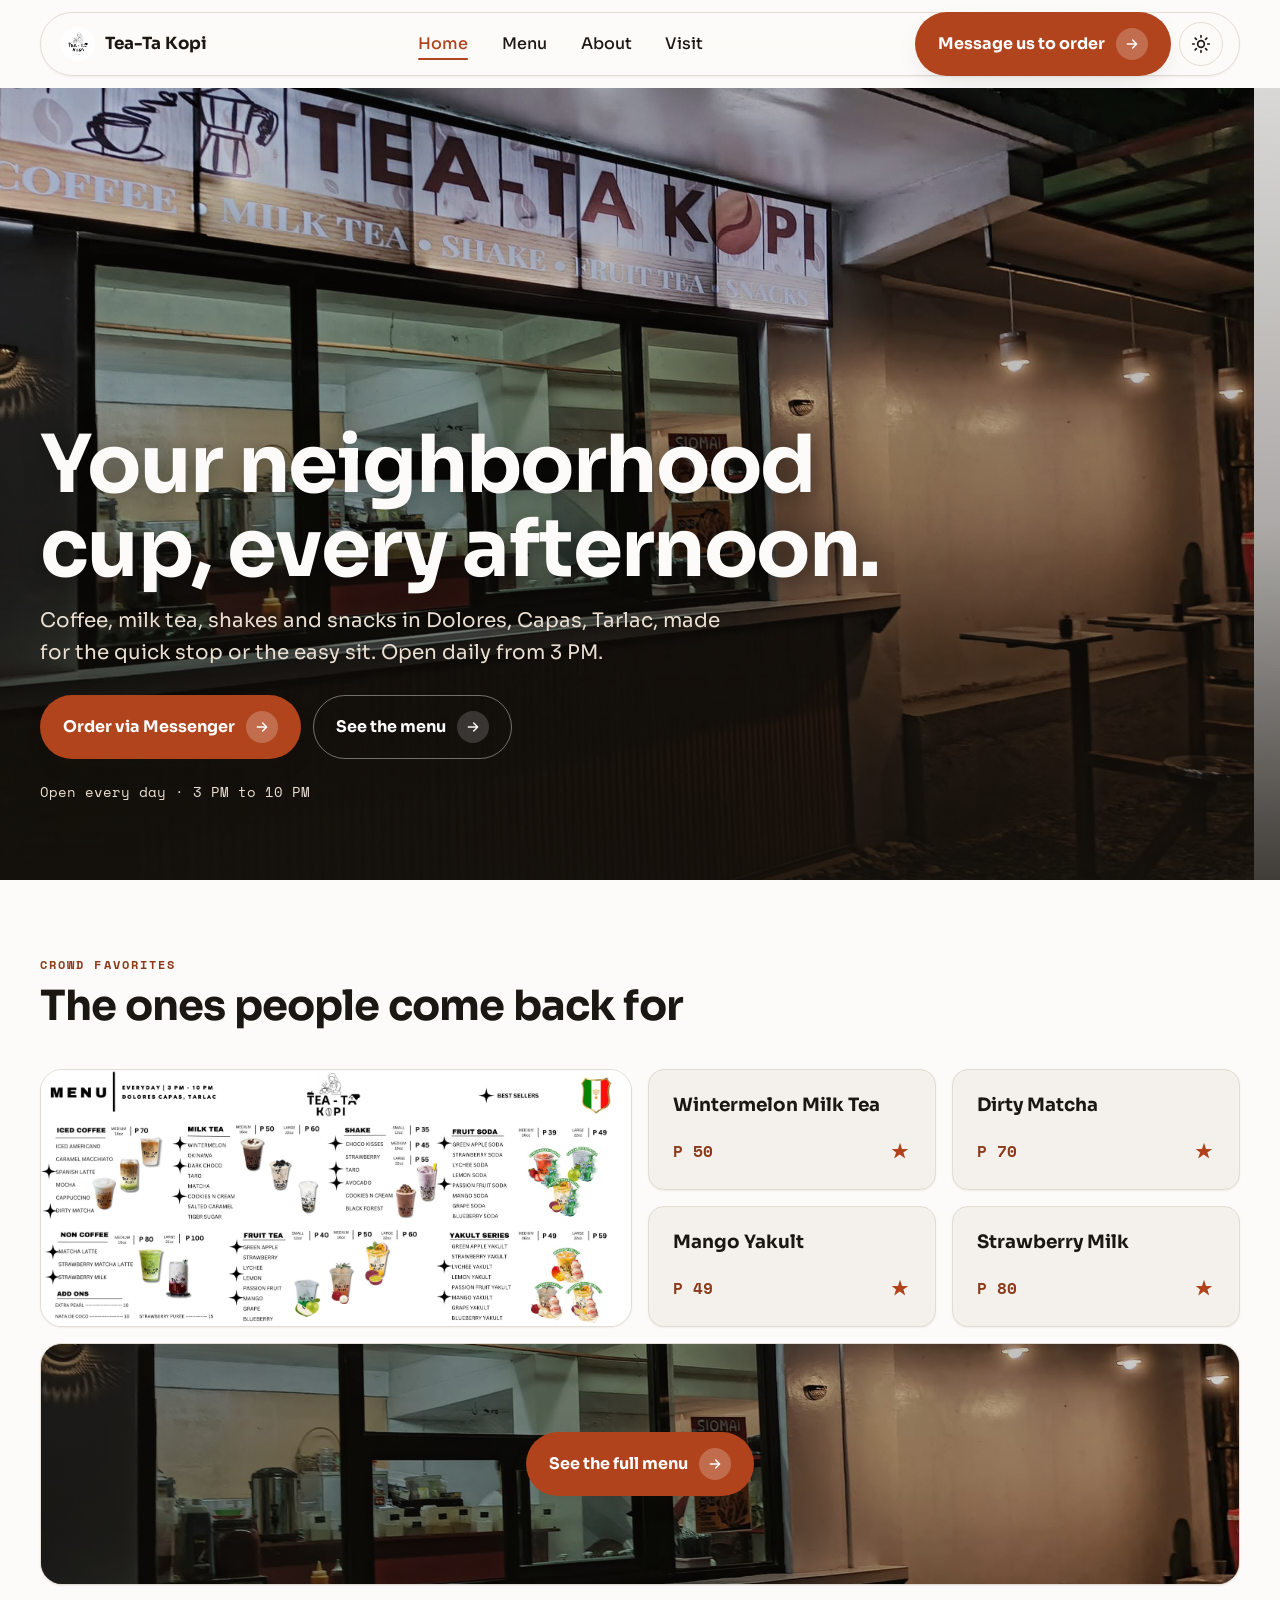
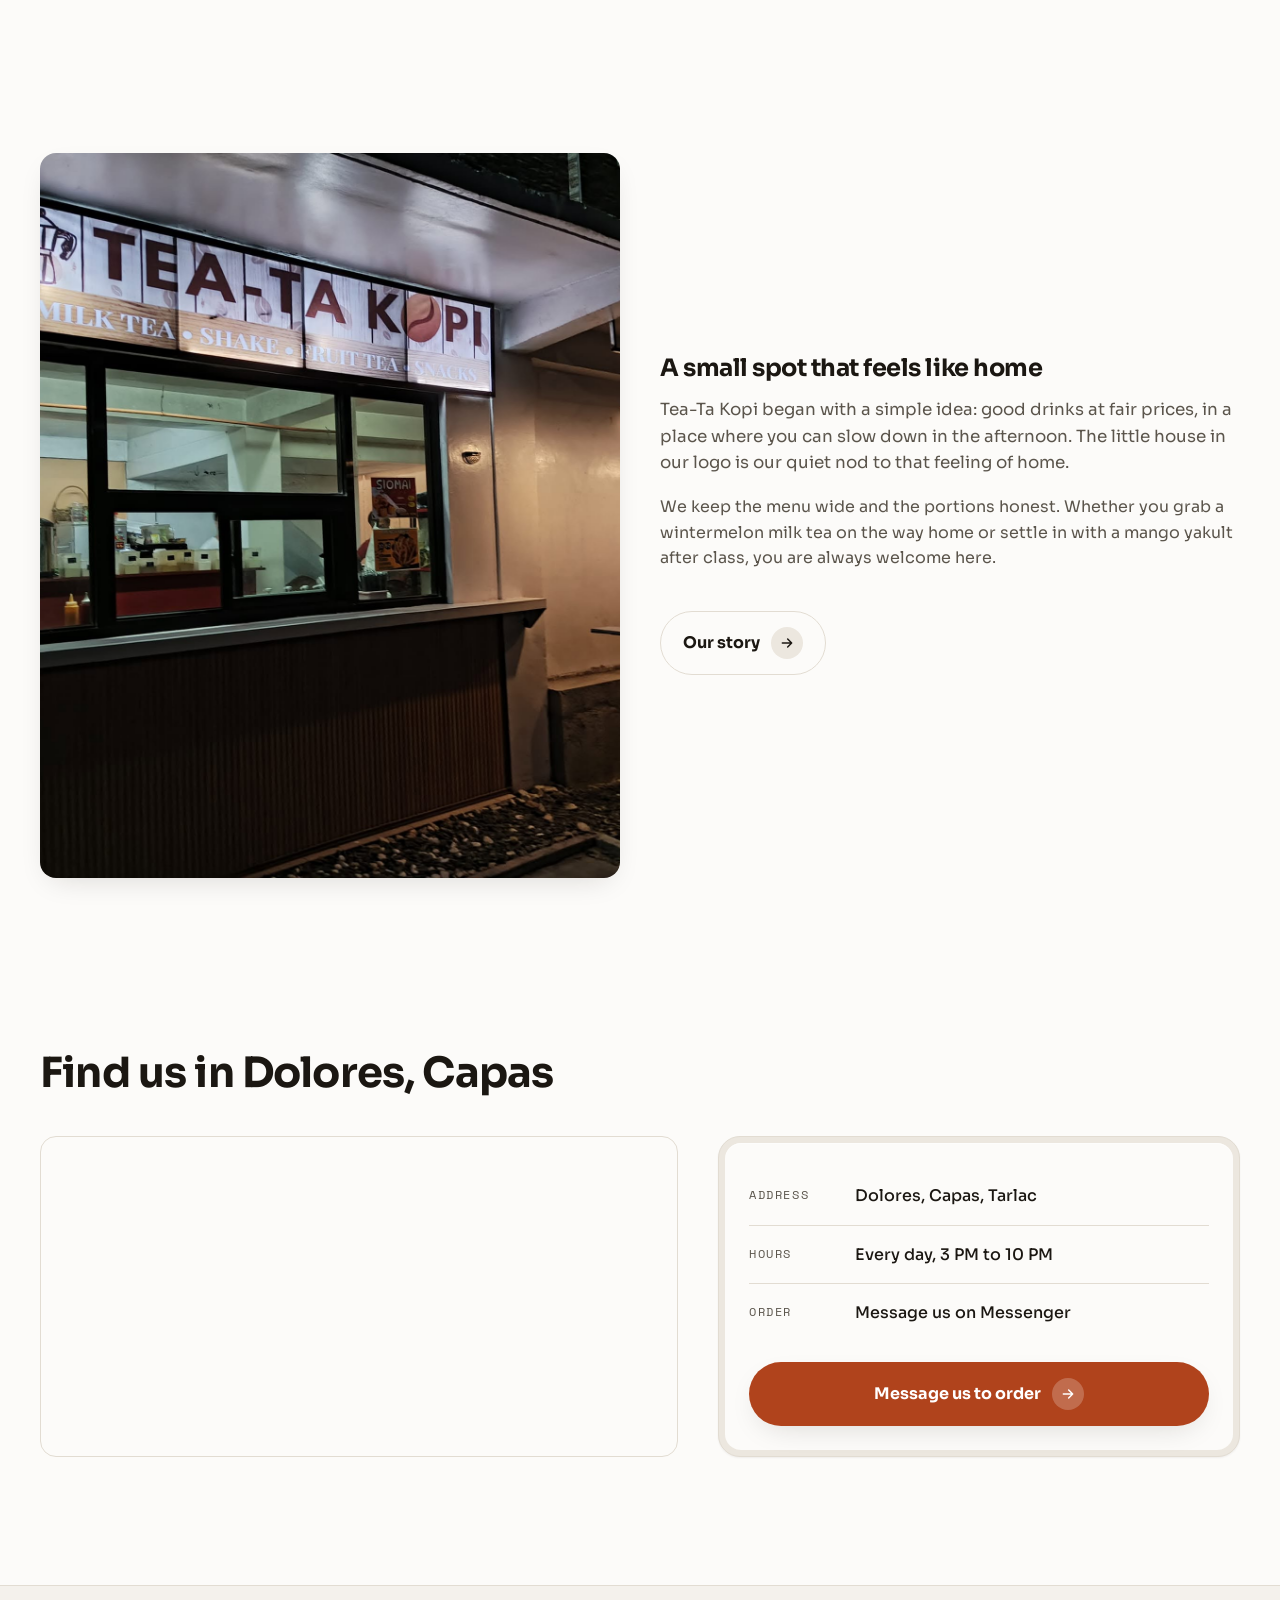
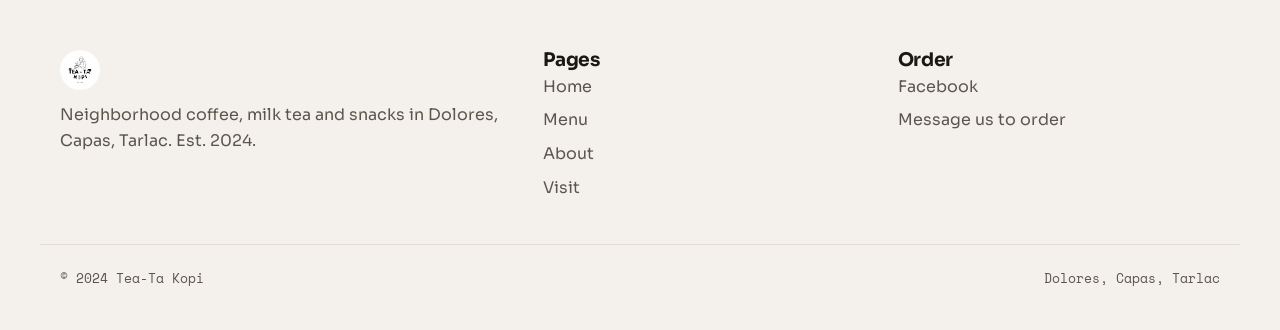
==== commit 4a9e9887: "content: humanize remaining site prose - collapse forced triad (home story), drop 'in one tap' clich" ====
--- a/index.html
+++ b/index.html
@@ -133,7 +133,7 @@
         </div>
         <div data-reveal>
           <h2 id="story-title">A small spot that feels like home</h2>
-          <p class="lede" style="margin-top:1rem;">Tea-Ta Kopi began with a simple idea: good drinks, fair prices, and a place to slow down in the afternoon. The little house in our logo is our quiet nod to that feeling of home.</p>
+          <p class="lede" style="margin-top:1rem;">Tea-Ta Kopi began with a simple idea: good drinks at fair prices, in a place where you can slow down in the afternoon. The little house in our logo is our quiet nod to that feeling of home.</p>
           <p style="margin-top:1rem;color:var(--ink-soft);">We keep the menu wide and the portions honest. Whether you grab a wintermelon milk tea on the way home or settle in with a mango yakult after class, you are always welcome here.</p>
           <a class="btn btn--ghost" href="about.html" style="margin-top:1.5rem;">
             Our story
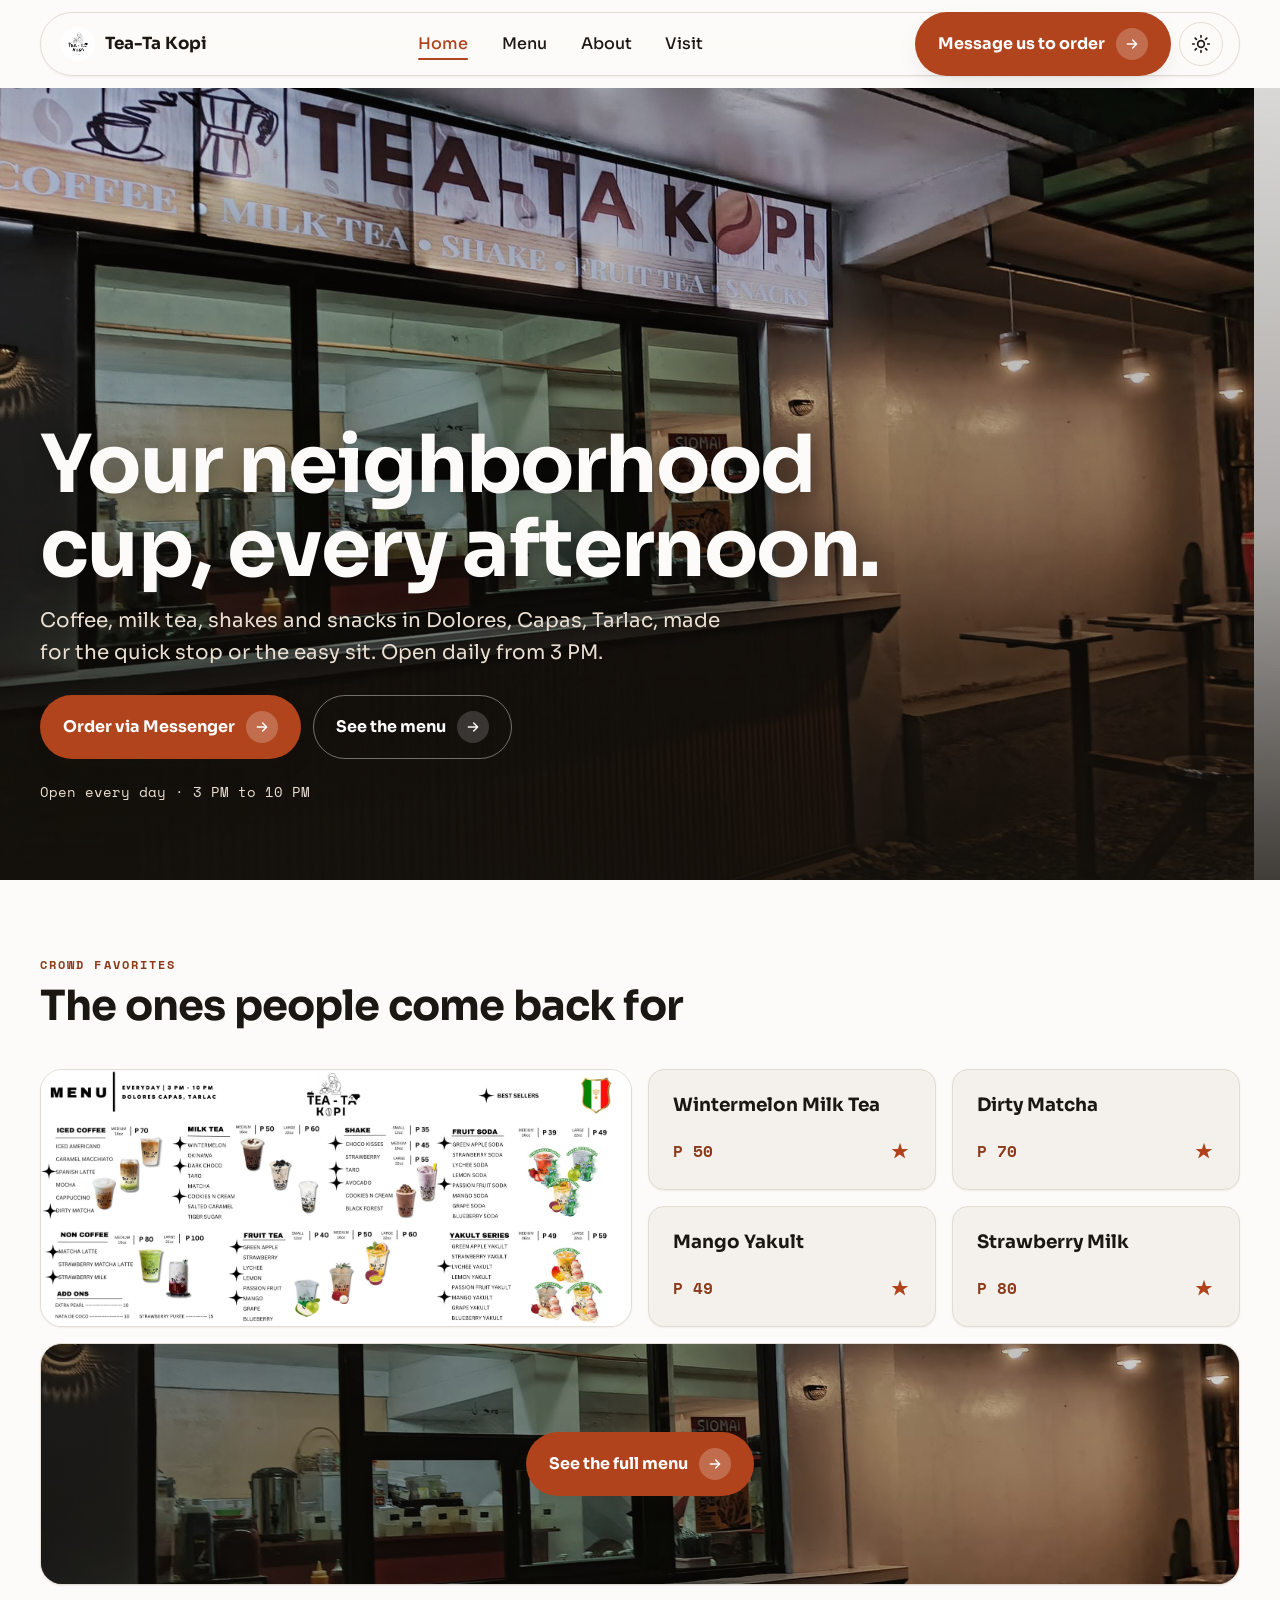
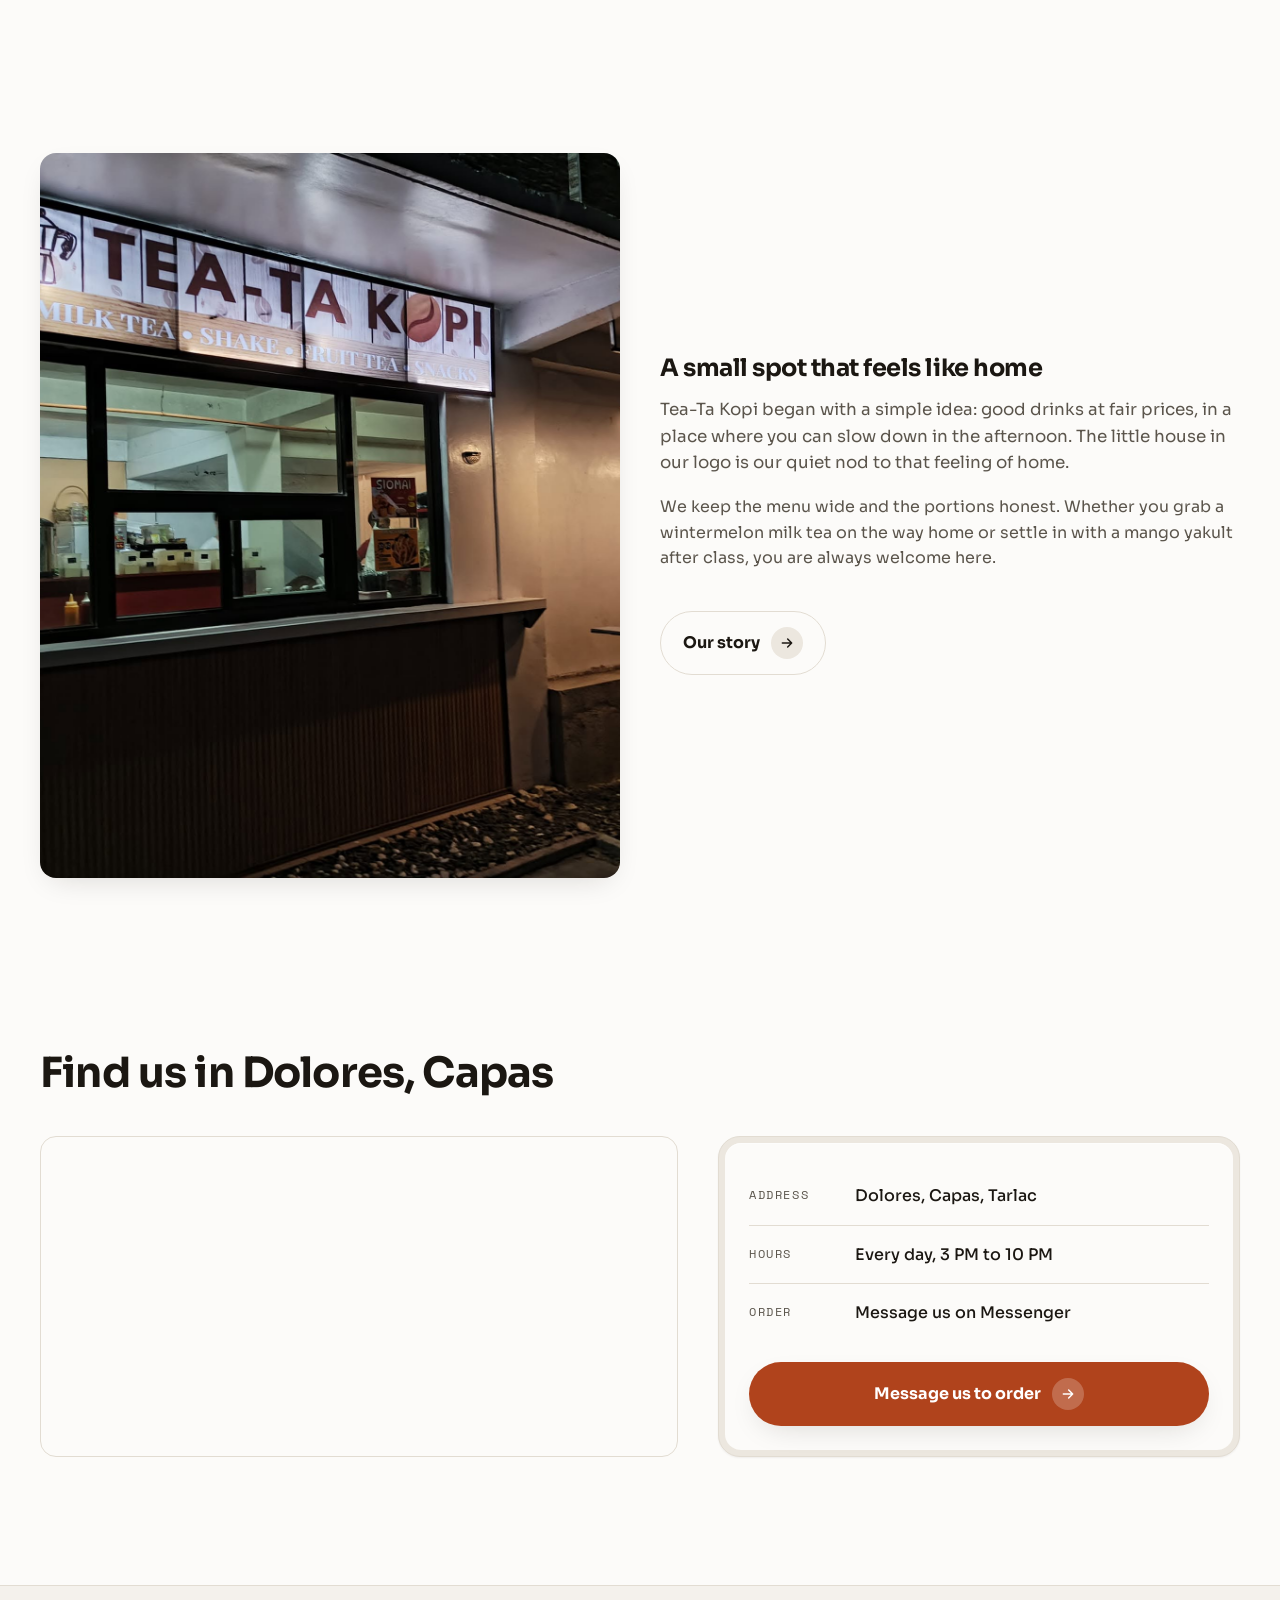
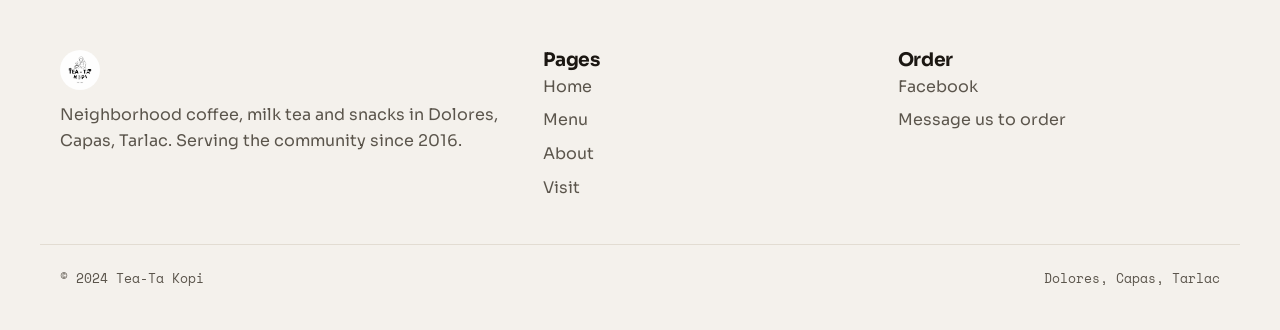
==== commit 7d87a6fe: "content(about): replace 'A Sip That Feels Like Home' with real 2016->2024 origin story timeline; rec" ====
--- a/index.html
+++ b/index.html
@@ -183,7 +183,7 @@
     <div class="container footer__grid">
       <div class="footer__brand">
         <img src="assets/logo-lineart.png" alt="Tea-Ta Kopi logo" width="40" height="40" />
-        <p style="margin-top:0.75rem;color:var(--ink-soft);">Neighborhood coffee, milk tea and snacks in Dolores, Capas, Tarlac. Est. 2024.</p>
+        <p style="margin-top:0.75rem;color:var(--ink-soft);">Neighborhood coffee, milk tea and snacks in Dolores, Capas, Tarlac. Serving the community since 2016.</p>
       </div>
       <div>
         <h3>Pages</h3>
--- a/css/pages.css
+++ b/css/pages.css
@@ -253,6 +253,66 @@
   margin-top: var(--space-4);
 }
 .logo-meaning img { width: 110px; height: 110px; border-radius: 50%; background: var(--bg); border: 1px solid var(--line); padding: 0.8rem; }
+
+/* Origin story timeline */
+.story__eyebrow {
+  font-family: var(--font-mono);
+  font-size: 0.72rem;
+  letter-spacing: 0.16em;
+  text-transform: uppercase;
+  font-weight: 700;
+  color: var(--accent);
+  margin: 0;
+}
+.timeline { list-style: none; margin: 0; padding: 0; }
+.timeline__item {
+  position: relative;
+  padding-left: 2.6rem;
+  padding-bottom: 2rem;
+}
+.timeline__item:last-child { padding-bottom: 0; }
+.timeline__item::before { /* node ring */
+  content: "";
+  position: absolute;
+  left: 1px;
+  top: 0.4rem;
+  width: 14px;
+  height: 14px;
+  border-radius: 50%;
+  background: var(--bg);
+  border: 2px solid var(--accent);
+  box-shadow: 0 0 0 4px var(--surface-2);
+}
+.timeline__item::after { /* connecting line */
+  content: "";
+  position: absolute;
+  left: 8px;
+  top: 1.3rem;
+  bottom: -0.3rem;
+  width: 2px;
+  background: var(--line);
+}
+.timeline__item:last-child::after { display: none; }
+.timeline__year {
+  font-family: var(--font-mono);
+  font-weight: 700;
+  font-size: 0.8rem;
+  letter-spacing: 0.08em;
+  text-transform: uppercase;
+  color: var(--accent-2);
+  margin: 0 0 0.3rem;
+}
+.timeline__title {
+  font-family: var(--font-display);
+  font-weight: 700;
+  font-size: 1.2rem;
+  margin: 0 0 0.5rem;
+}
+.timeline__item p:not(.timeline__year) {
+  color: var(--ink-soft);
+  margin: 0;
+  line-height: 1.6;
+}
 
 /* ---------- CONTACT page ---------- */
 .contact-grid { display: grid; grid-template-columns: 1fr 1fr; gap: var(--space-4); align-items: start; }
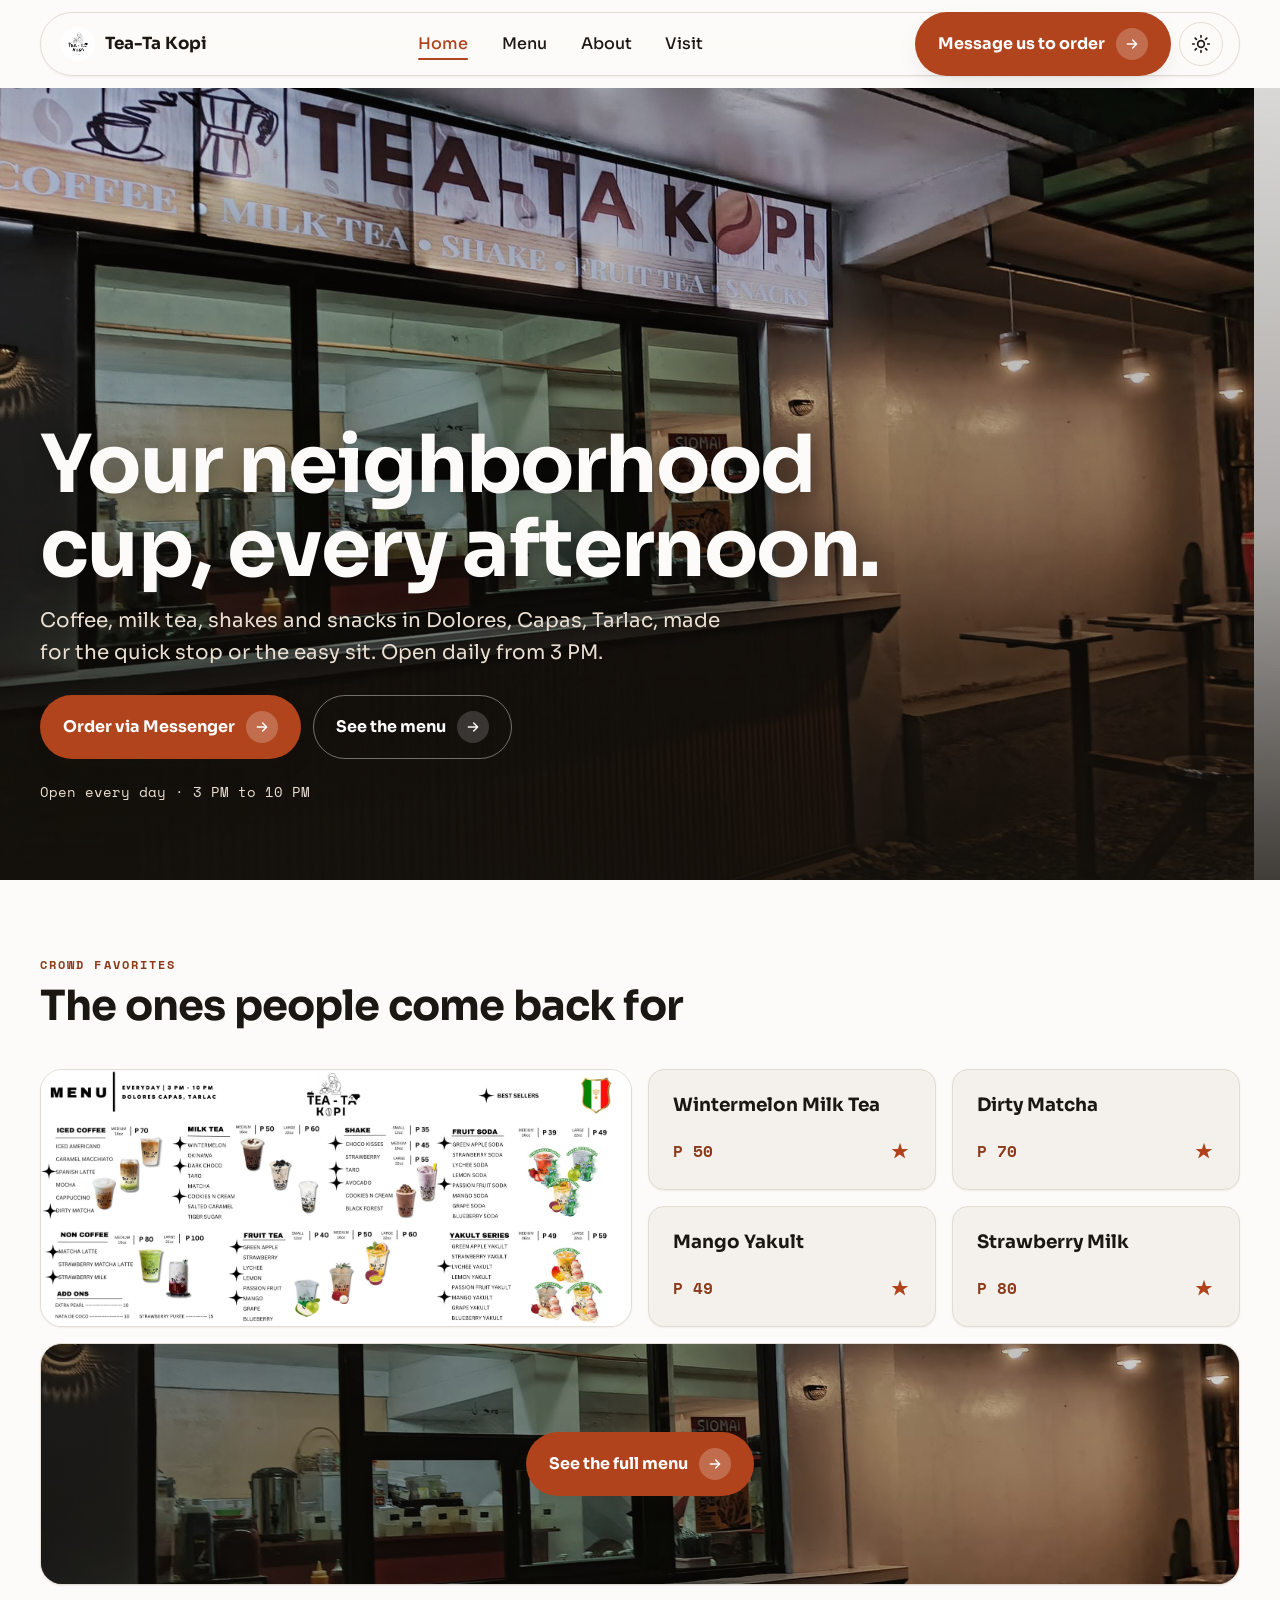
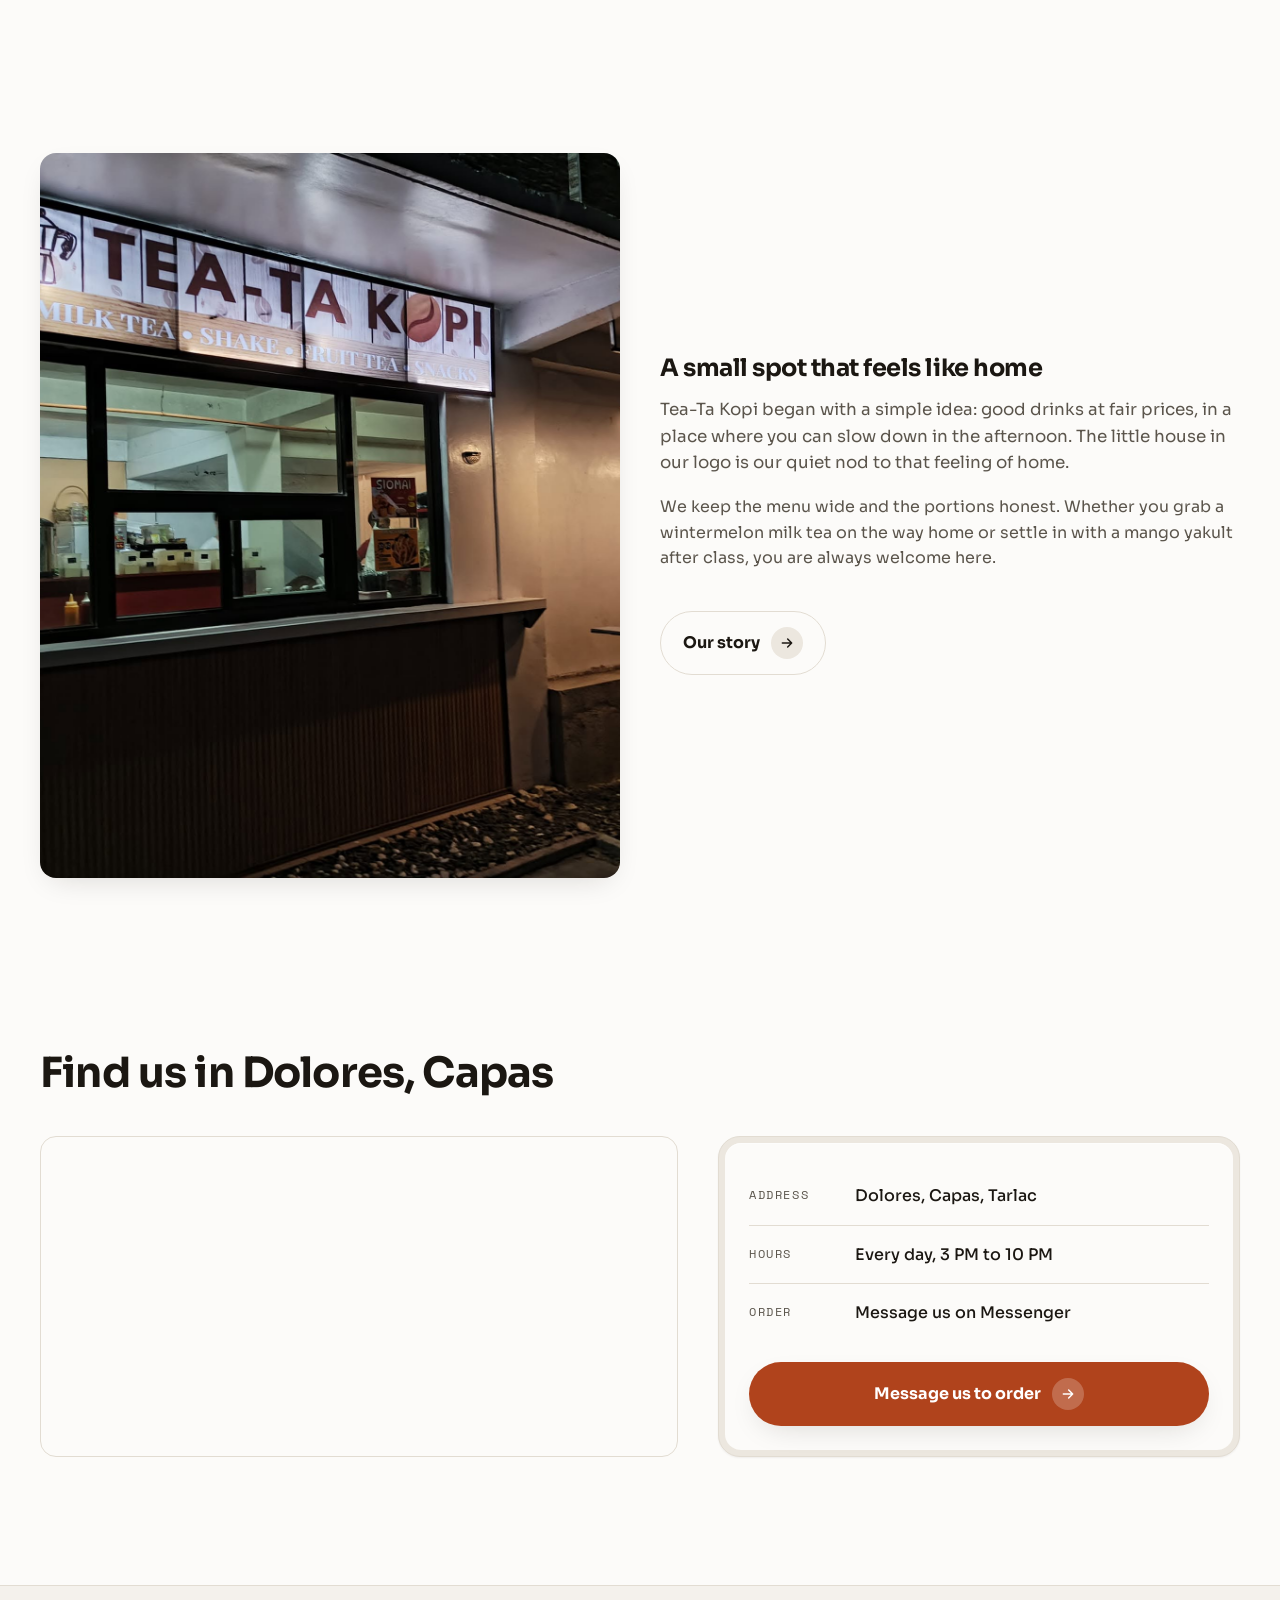
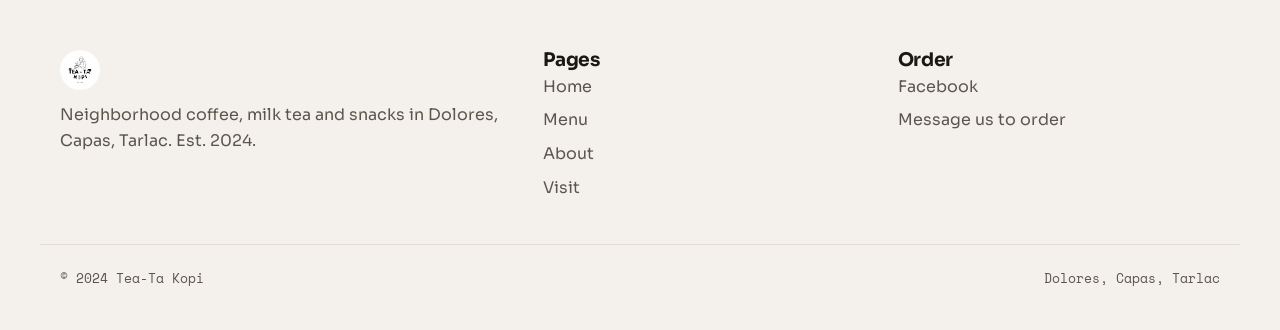
==== commit 3ea1027b: "revert: restore Est. 2024 across site (keep 2016 origin in About timeline only)" ====
--- a/index.html
+++ b/index.html
@@ -183,7 +183,7 @@
     <div class="container footer__grid">
       <div class="footer__brand">
         <img src="assets/logo-lineart.png" alt="Tea-Ta Kopi logo" width="40" height="40" />
-        <p style="margin-top:0.75rem;color:var(--ink-soft);">Neighborhood coffee, milk tea and snacks in Dolores, Capas, Tarlac. Serving the community since 2016.</p>
+        <p style="margin-top:0.75rem;color:var(--ink-soft);">Neighborhood coffee, milk tea and snacks in Dolores, Capas, Tarlac. Est. 2024.</p>
       </div>
       <div>
         <h3>Pages</h3>
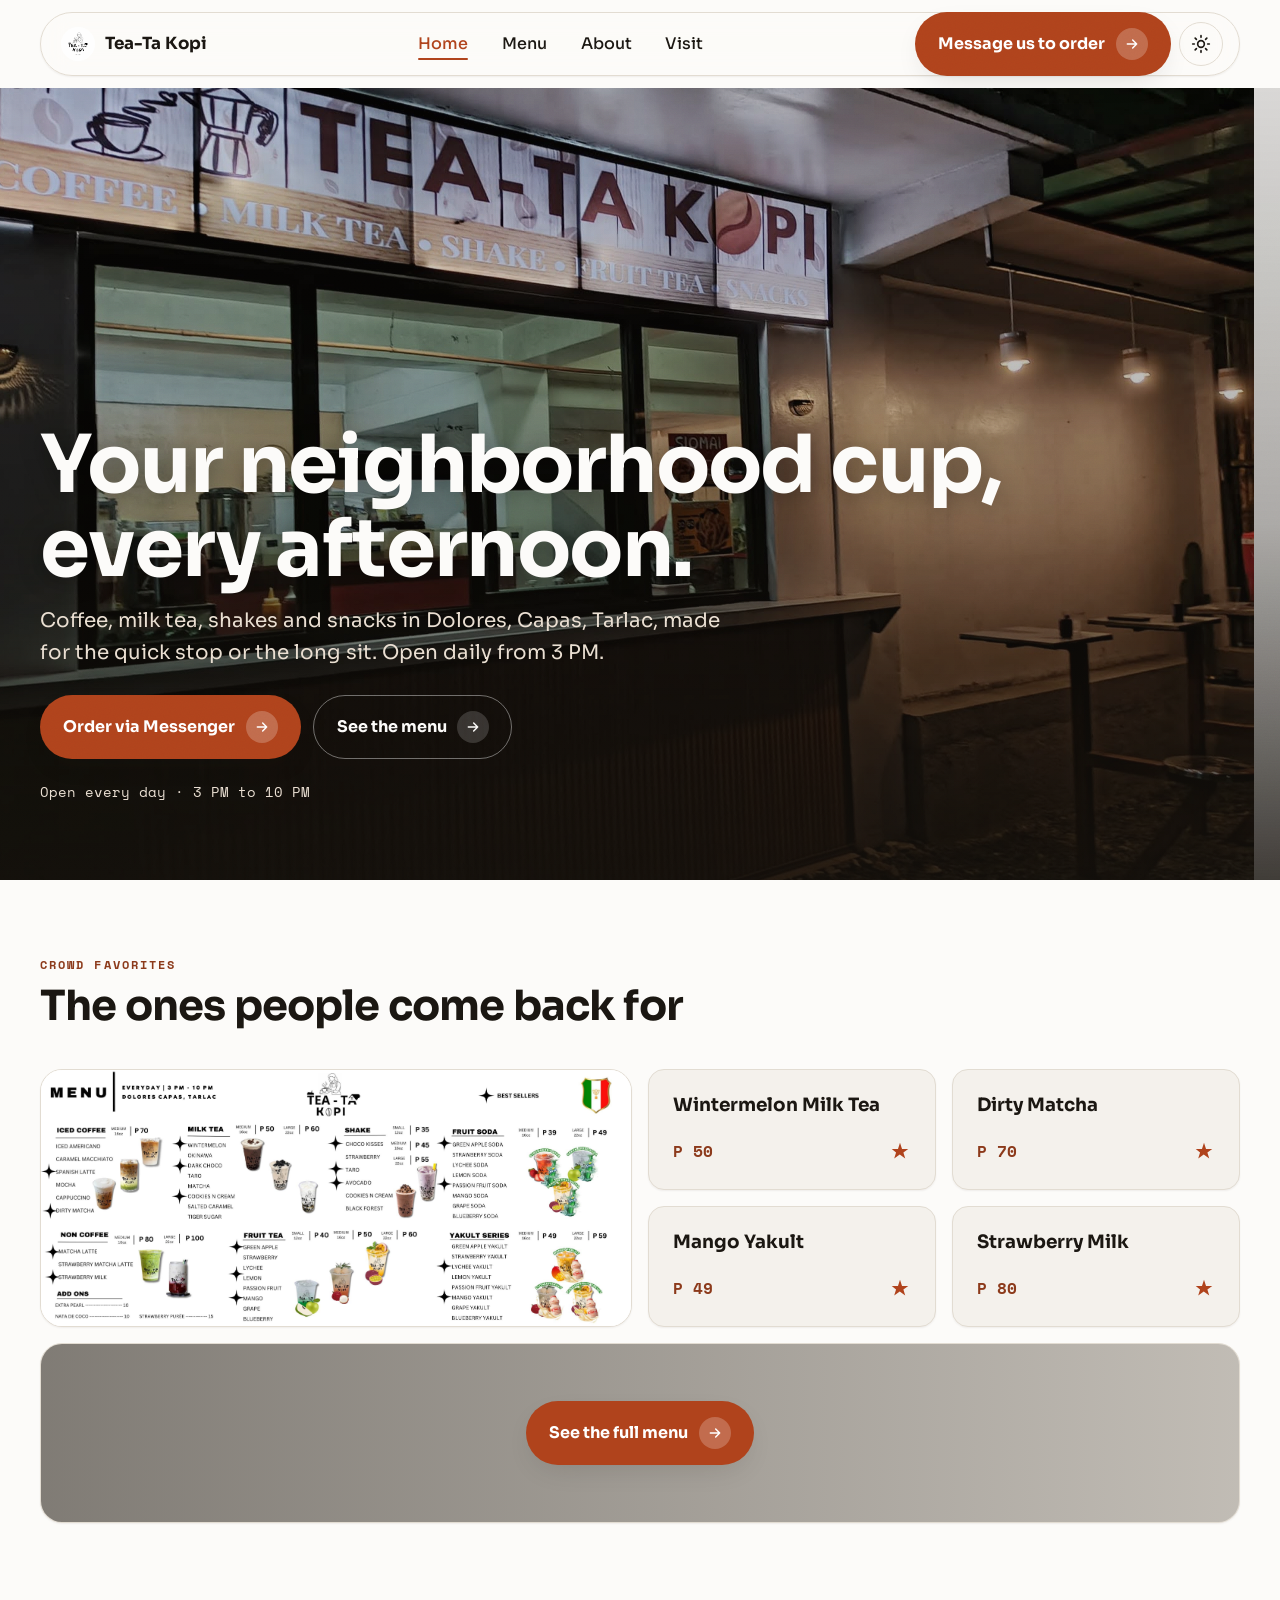
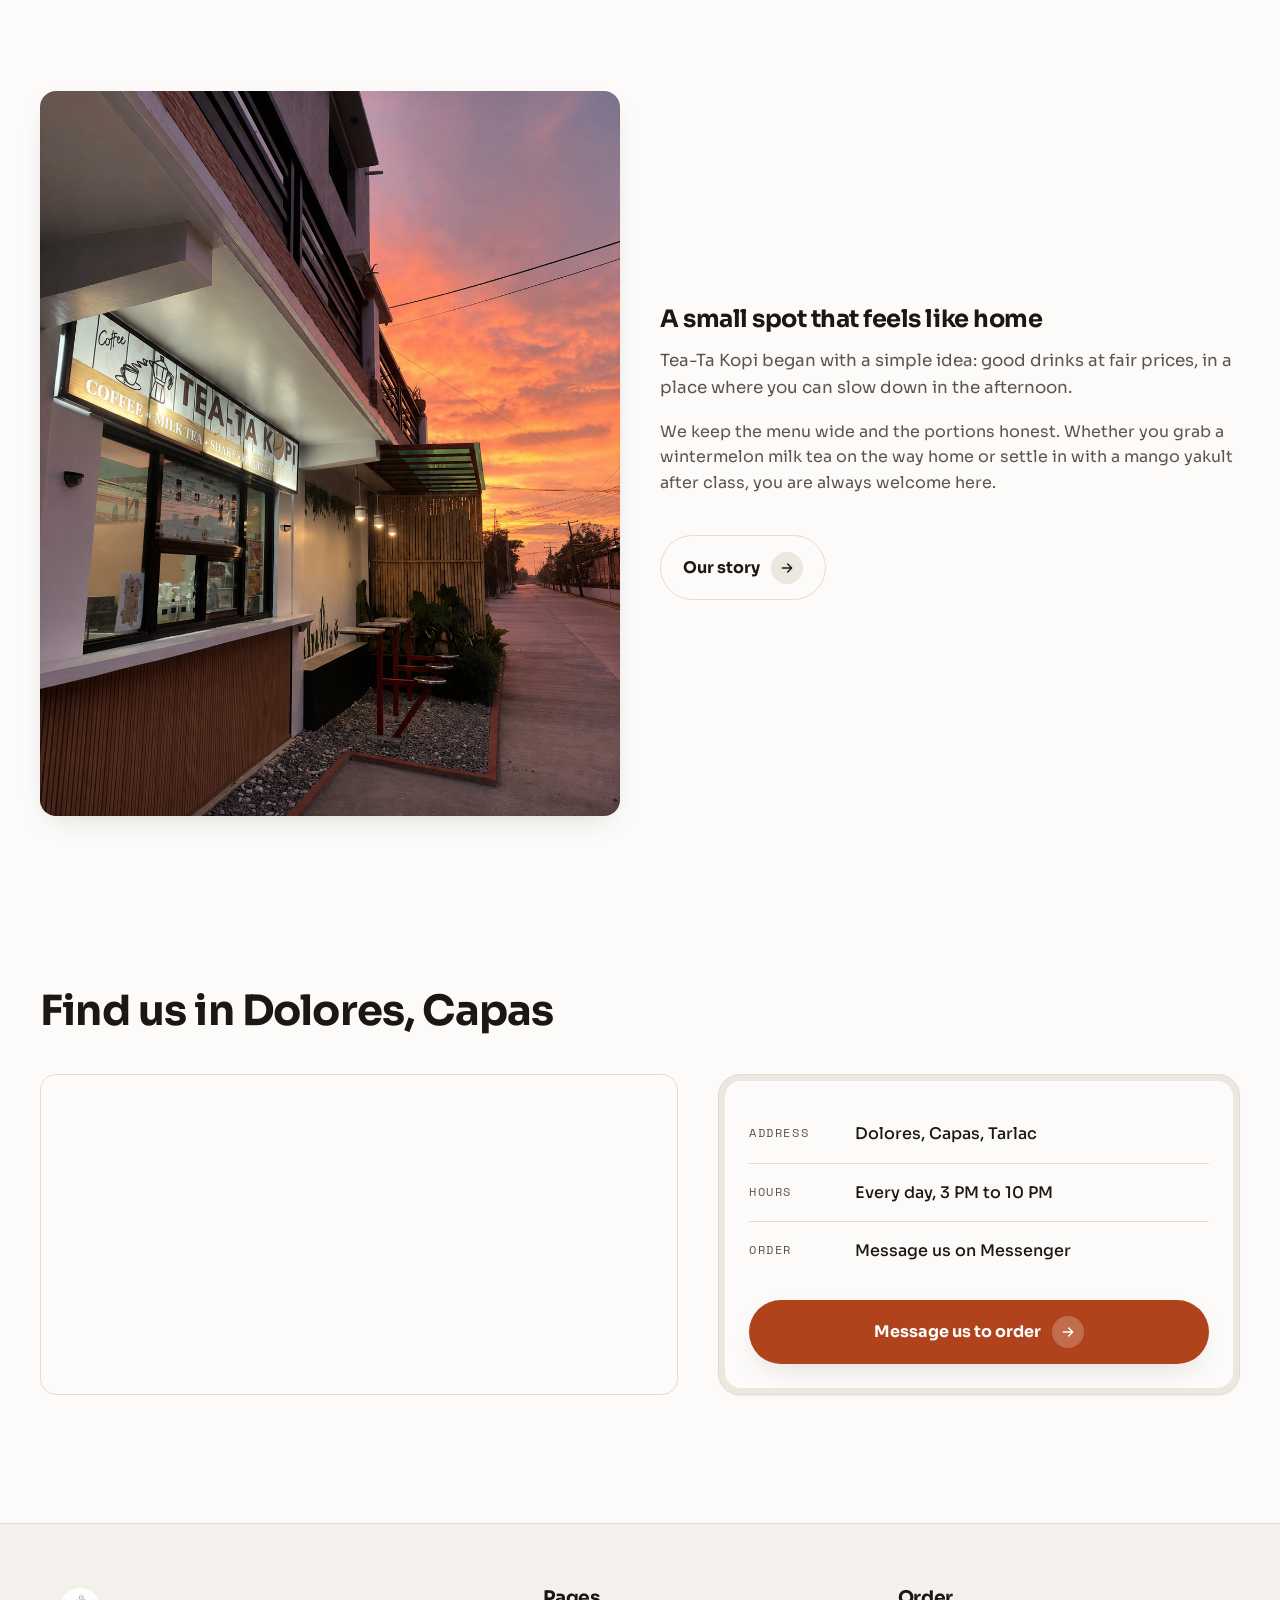
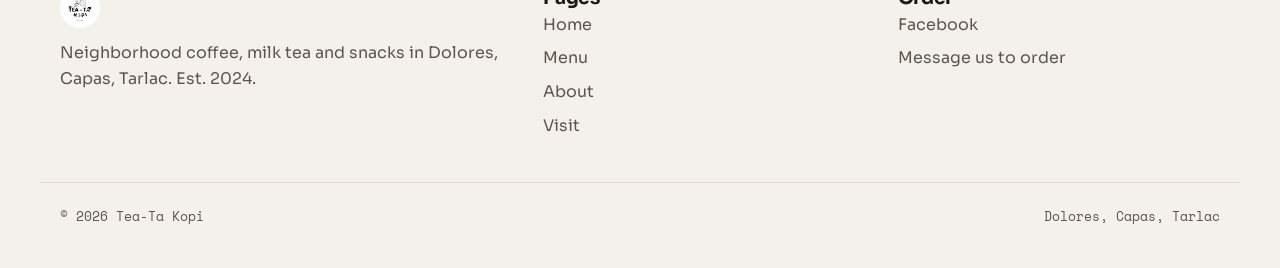
==== commit 258c5dbc: "audit: a11y type=button on toggles, real cart focus-trap (inert), trim dead code, authenticate copy," ====
--- a/index.html
+++ b/index.html
@@ -35,12 +35,10 @@
             <svg viewBox="0 0 24 24" width="16" height="16" fill="none" stroke="currentColor" stroke-width="2.2" stroke-linecap="round" stroke-linejoin="round"><path d="M5 12h14M13 6l6 6-6 6"/></svg>
           </span>
         </a>
-        <button class="theme-toggle" id="theme-toggle" aria-label="Toggle light and dark mode">
+        <button class="theme-toggle" id="theme-toggle" type="button" aria-label="Toggle light and dark mode">
           <svg class="i-sun" viewBox="0 0 24 24" fill="none" stroke="currentColor" stroke-width="2" stroke-linecap="round"><circle cx="12" cy="12" r="4"/><path d="M12 2v2M12 20v2M2 12h2M20 12h2M5 5l1.5 1.5M17.5 17.5L19 19M19 5l-1.5 1.5M6.5 17.5L5 19"/></svg>
         </button>
-        <button class="nav__toggle" id="nav-toggle" aria-label="Open menu" aria-expanded="false" aria-controls="nav-overlay">
-          <span></span>
-        </button>
+        <button class="nav__toggle" id="nav-toggle" type="button" aria-label="Open menu" aria-expanded="false" aria-controls="nav-overlay"><span></span></button>
       </div>
     </nav>
   </div>
@@ -60,8 +58,8 @@
       <img class="hero__img" src="assets/storefront-night.jpg" alt="Tea-Ta Kopi storefront lit up at night" width="1600" height="900" />
       <div class="hero__scrim"></div>
       <div class="container hero__inner">
-        <h1>Your neighborhood cup, every afternoon.</h1>
-        <p class="hero__sub">Coffee, milk tea, shakes and snacks in Dolores, Capas, Tarlac, made for the quick stop or the easy sit. Open daily from 3 PM.</p>
+        <h1>Your neighborhood cup,<br>every afternoon.</h1>
+        <p class="hero__sub">Coffee, milk tea, shakes and snacks in Dolores, Capas, Tarlac, made for the quick stop or the long sit. Open daily from 3 PM.</p>
         <div class="hero__cta">
           <a class="btn btn--accent js-order" href="contact.html#order">
             Order via Messenger
@@ -118,7 +116,6 @@
           </div>
         </article>
         <a class="bezel bento__cell bento__cell--wide" href="menu.html" style="color:#FCFBF9;">
-          <img src="assets/storefront-night.jpg" alt="Tea-Ta Kopi storefront" width="1200" height="240" />
           <span class="bento__cta"><span class="btn btn--accent">See the full menu
             <span class="btn__icon" aria-hidden="true"><svg viewBox="0 0 24 24" width="16" height="16" fill="none" stroke="currentColor" stroke-width="2.2" stroke-linecap="round" stroke-linejoin="round"><path d="M5 12h14M13 6l6 6-6 6"/></svg></span></span></span>
         </a>
@@ -129,11 +126,11 @@
     <section class="section--lg container" aria-labelledby="story-title">
       <div class="split">
         <div class="split__media" data-reveal>
-          <img src="assets/storefront-night.jpg" alt="Tea-Ta Kopi cozy outdoor seating at night" width="800" height="1000" />
+          <img src="assets/storefront-dusk.png" alt="Tea-Ta Kopi storefront at dusk, the TEA-TA KOPI sign glowing against the sunset" width="800" height="1000" />
         </div>
         <div data-reveal>
           <h2 id="story-title">A small spot that feels like home</h2>
-          <p class="lede" style="margin-top:1rem;">Tea-Ta Kopi began with a simple idea: good drinks at fair prices, in a place where you can slow down in the afternoon. The little house in our logo is our quiet nod to that feeling of home.</p>
+          <p class="lede" style="margin-top:1rem;">Tea-Ta Kopi began with a simple idea: good drinks at fair prices, in a place where you can slow down in the afternoon.</p>
           <p style="margin-top:1rem;color:var(--ink-soft);">We keep the menu wide and the portions honest. Whether you grab a wintermelon milk tea on the way home or settle in with a mango yakult after class, you are always welcome here.</p>
           <a class="btn btn--ghost" href="about.html" style="margin-top:1.5rem;">
             Our story
@@ -199,7 +196,7 @@
       </div>
     </div>
     <div class="container footer__bottom">
-      <span>&copy; 2024 Tea-Ta Kopi</span>
+      <span>&copy; 2026 Tea-Ta Kopi</span>
       <span>Dolores, Capas, Tarlac</span>
     </div>
   </footer>
--- a/css/style.css
+++ b/css/style.css
@@ -209,8 +209,22 @@
   cursor: pointer;
   border: 1px solid transparent;
   transition: transform var(--dur) var(--ease), background var(--dur) var(--ease), box-shadow var(--dur) var(--ease);
-  will-change: transform;
-}
+}
+.btn:active { transform: scale(0.98); }
+/* hover lift + icon nudge only on real pointers, so touch never gets a stuck state */
+@media (hover: hover) and (pointer: fine) {
+  .btn:hover {
+    transform: translateY(-2px);
+    box-shadow: 0 12px 28px -12px rgba(20, 14, 10, 0.55);
+    will-change: transform;
+  }
+  .btn--accent:hover { background: var(--accent-2); }
+}
+@media (hover: none) {
+  .btn:hover { transform: none; box-shadow: none; }
+  .btn:hover .btn__icon { transform: none; }
+}
+
 .btn .btn__icon {
   display: inline-flex;
   align-items: center;
@@ -221,19 +235,6 @@
   transition: transform var(--dur) var(--ease);
 }
 .btn:hover .btn__icon { transform: translate(2px, -1px); }
-.btn:active { transform: scale(0.98); }
-/* hover lift + icon nudge only on real pointers, so touch never gets a stuck state */
-@media (hover: hover) and (pointer: fine) {
-  .btn:hover {
-    transform: translateY(-2px);
-    box-shadow: 0 12px 28px -12px rgba(20, 14, 10, 0.55);
-  }
-  .btn--accent:hover { background: var(--accent-2); }
-}
-@media (hover: none) {
-  .btn:hover { transform: none; box-shadow: none; }
-  .btn:hover .btn__icon { transform: none; }
-}
 
 .btn--accent { background: var(--accent); color: var(--accent-ink); box-shadow: var(--shadow-md); }
 .btn--accent:hover { background: var(--accent-2); }
@@ -414,7 +415,6 @@
   outline-offset: 2px;
   border-radius: 6px;
 }
-html { scroll-behavior: smooth; }
 @media (prefers-reduced-motion: reduce) {
   .ttk-toast { transition: opacity 0.2s ease; transform: none !important; }
   .ttk-toast.is-visible { transform: none !important; }
--- a/css/pages.css
+++ b/css/pages.css
@@ -254,7 +254,7 @@
 }
 .logo-meaning img { width: 110px; height: 110px; border-radius: 50%; background: var(--bg); border: 1px solid var(--line); padding: 0.8rem; }
 
-/* Origin story timeline */
+/* Origin story */
 .story__eyebrow {
   font-family: var(--font-mono);
   font-size: 0.72rem;
@@ -264,55 +264,8 @@
   color: var(--accent);
   margin: 0;
 }
-.timeline { list-style: none; margin: 0; padding: 0; }
-.timeline__item {
-  position: relative;
-  padding-left: 2.6rem;
-  padding-bottom: 2rem;
-}
-.timeline__item:last-child { padding-bottom: 0; }
-.timeline__item::before { /* node ring */
-  content: "";
-  position: absolute;
-  left: 1px;
-  top: 0.4rem;
-  width: 14px;
-  height: 14px;
-  border-radius: 50%;
-  background: var(--bg);
-  border: 2px solid var(--accent);
-  box-shadow: 0 0 0 4px var(--surface-2);
-}
-.timeline__item::after { /* connecting line */
-  content: "";
-  position: absolute;
-  left: 8px;
-  top: 1.3rem;
-  bottom: -0.3rem;
-  width: 2px;
-  background: var(--line);
-}
-.timeline__item:last-child::after { display: none; }
-.timeline__year {
-  font-family: var(--font-mono);
-  font-weight: 700;
-  font-size: 0.8rem;
-  letter-spacing: 0.08em;
-  text-transform: uppercase;
-  color: var(--accent-2);
-  margin: 0 0 0.3rem;
-}
-.timeline__title {
-  font-family: var(--font-display);
-  font-weight: 700;
-  font-size: 1.2rem;
-  margin: 0 0 0.5rem;
-}
-.timeline__item p:not(.timeline__year) {
-  color: var(--ink-soft);
-  margin: 0;
-  line-height: 1.6;
-}
+.story p { line-height: 1.7; }
+.story p + p { margin-top: 1rem; }
 
 /* ---------- CONTACT page ---------- */
 .contact-grid { display: grid; grid-template-columns: 1fr 1fr; gap: var(--space-4); align-items: start; }
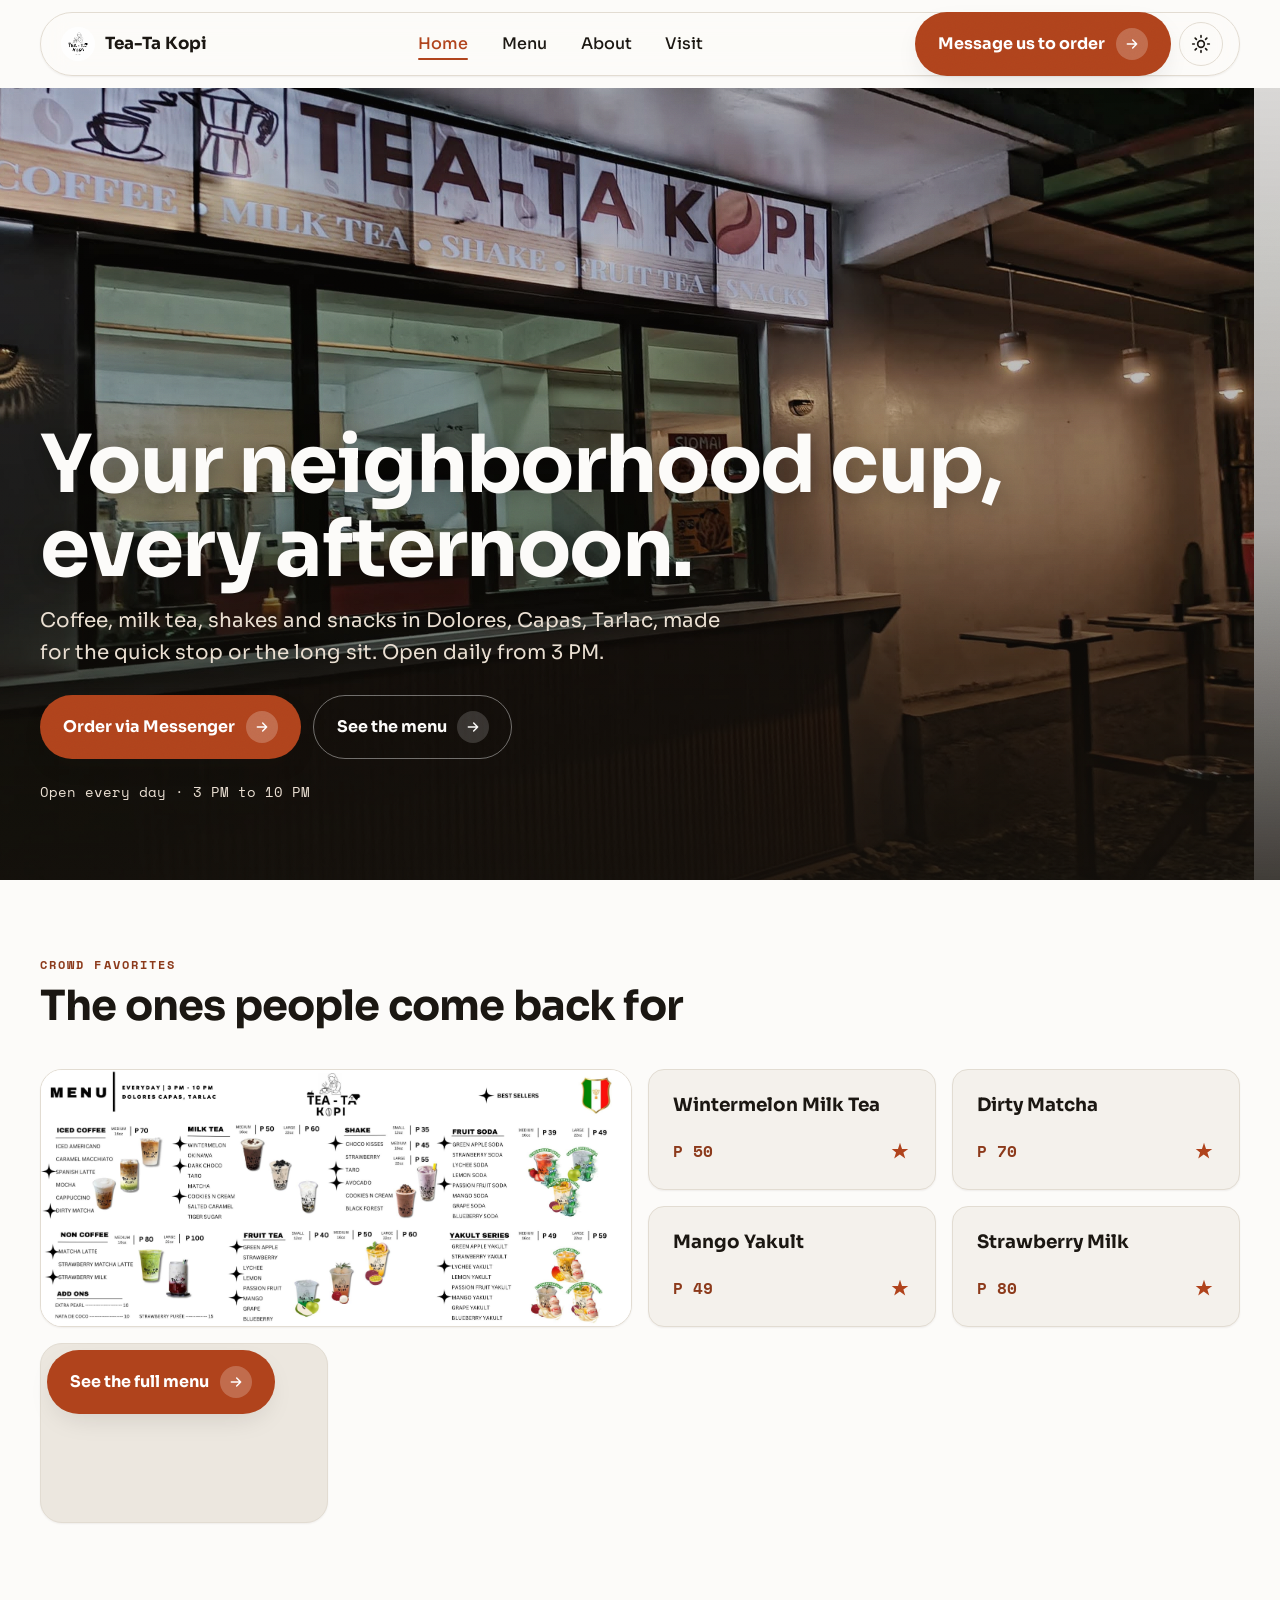
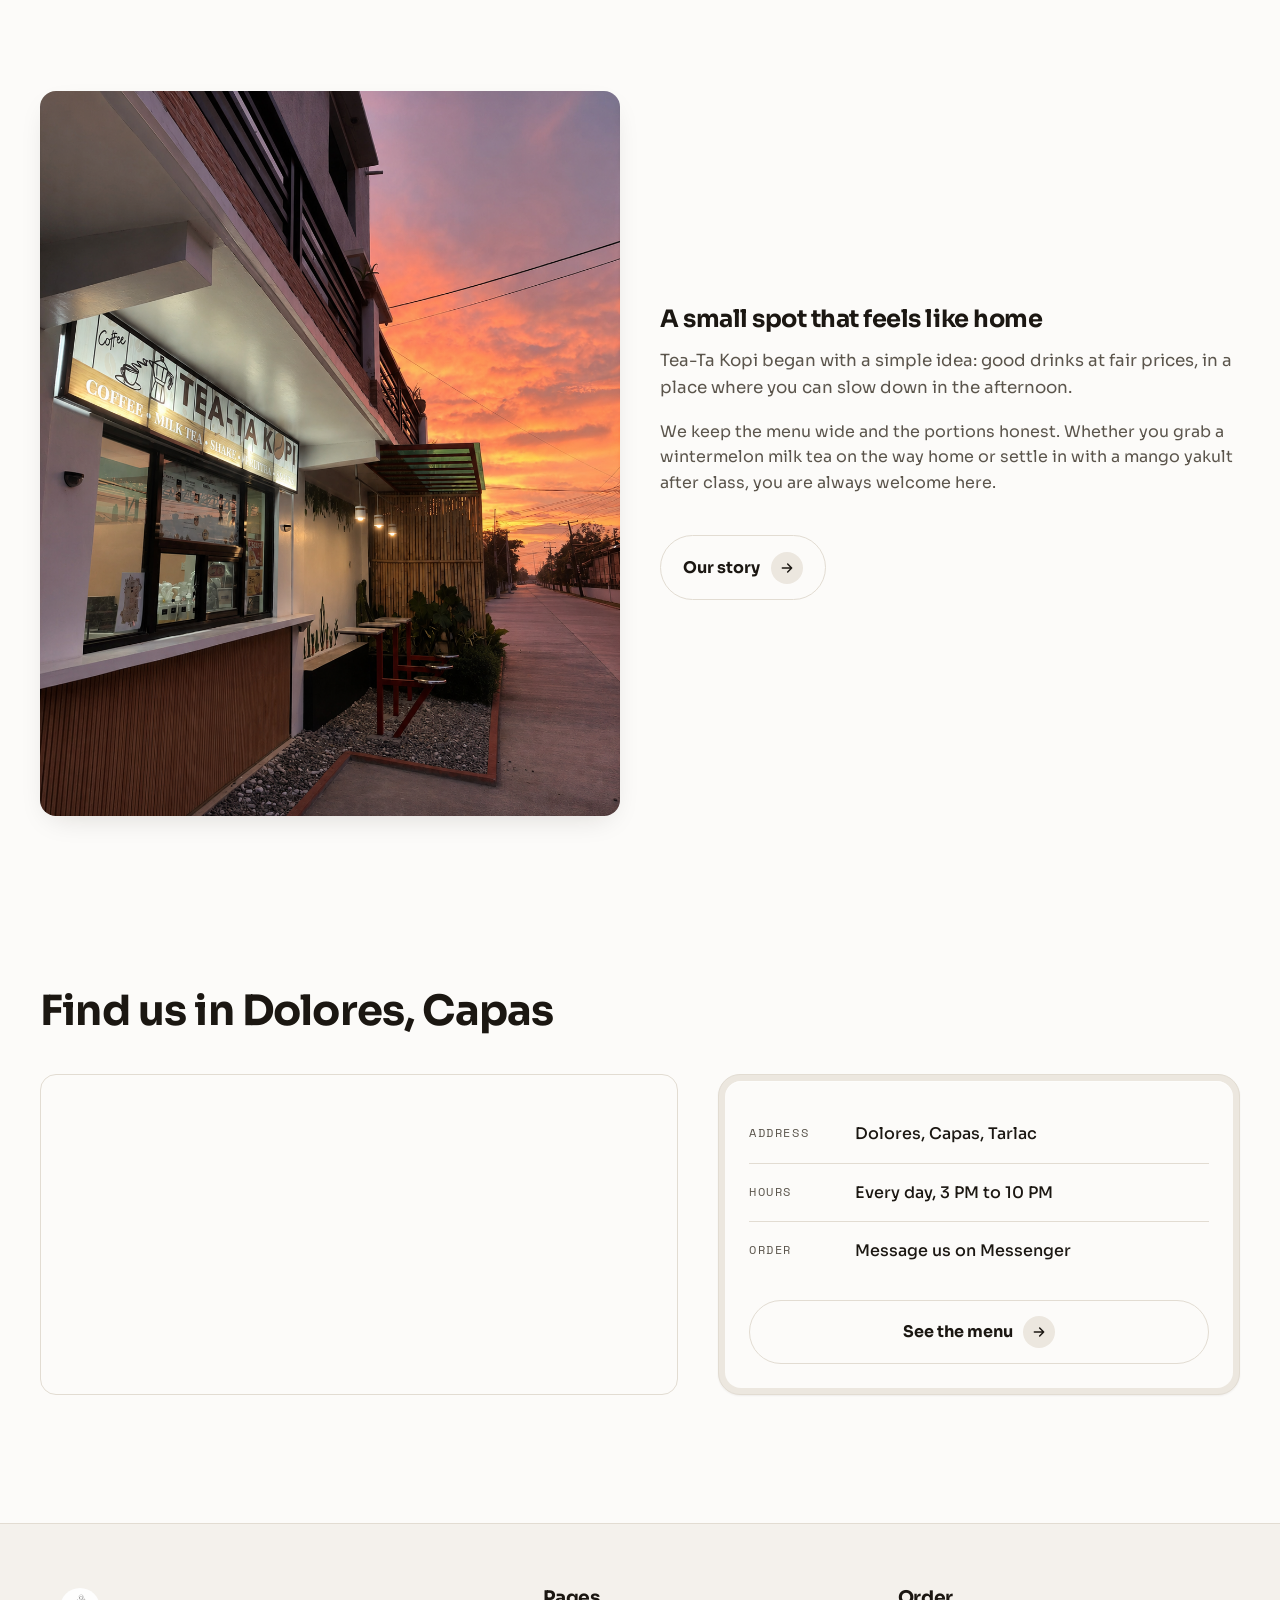
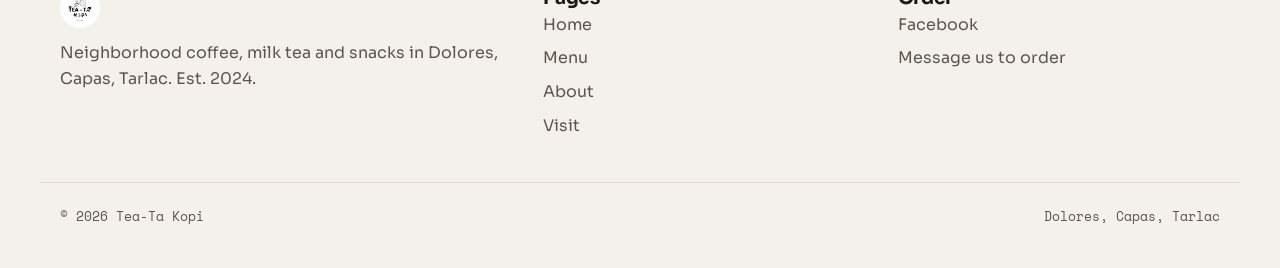
==== commit 7deeb53c: "content pass: cohesive cross-page story, remove invented name etymology, beautify copy, drop dead CS" ====
--- a/index.html
+++ b/index.html
@@ -165,8 +165,8 @@
               <span class="info-row__k">Order</span>
               <span class="info-row__v">Message us on Messenger</span>
             </div>
-            <a class="btn btn--accent js-order" href="contact.html#order" style="margin-top:1.25rem;width:100%;justify-content:center;">
-              Message us to order
+            <a class="btn btn--ghost" href="menu.html" style="margin-top:1.25rem;width:100%;justify-content:center;">
+              See the menu
               <span class="btn__icon" aria-hidden="true"><svg viewBox="0 0 24 24" width="16" height="16" fill="none" stroke="currentColor" stroke-width="2.2" stroke-linecap="round" stroke-linejoin="round"><path d="M5 12h14M13 6l6 6-6 6"/></svg></span>
             </a>
           </div>
--- a/css/pages.css
+++ b/css/pages.css
@@ -29,14 +29,6 @@
     linear-gradient(to top, rgba(21,17,12,0.82) 0%, rgba(21,17,12,0.35) 45%, rgba(21,17,12,0.15) 100%);
 }
 .hero__inner { padding: 6vh 0 7vh; width: 100%; }
-.hero__eyebrow {
-  color: #F3D9C7;
-  font-family: var(--font-mono);
-  letter-spacing: 0.2em;
-  text-transform: uppercase;
-  font-size: 0.75rem;
-  font-weight: 700;
-}
 .hero h1 {
   color: #FCFBF9;
   font-size: clamp(2.6rem, 7vw, 5rem);
@@ -61,7 +53,6 @@
 /* ---------- Section heading block ---------- */
 .head { max-width: 60ch; margin-bottom: var(--space-4); }
 .head h2 { font-size: clamp(1.7rem, 4vw, 2.6rem); margin: 0.4rem 0 0.5rem; }
-.head--center { margin-left: auto; margin-right: auto; text-align: center; }
 
 /* ---------- BENTO (gapless, grid-flow-dense) ---------- */
 .bento {
@@ -80,22 +71,7 @@
   background: var(--surface);
 }
 .bento__cell--img img { width: 100%; height: 100%; object-fit: cover; }
-.bento__cell--wide {
-  grid-column: span 4;
-  padding: 0;
-  position: relative;
-  overflow: hidden;
-}
-.bento__cell--wide img { width: 100%; height: 240px; object-fit: cover; }
-.bento__cell--wide .bento__cta {
-  position: absolute;
-  inset: 0;
-  display: flex;
-  align-items: center;
-  justify-content: center;
-  background: linear-gradient(to right, rgba(21,17,12,0.5), rgba(21,17,12,0.2));
-}
-
+.bento > .card { /* best-seller cards drop into the grid naturally */ }
 /* best-seller drink card */
 .bs { display: flex; flex-direction: column; justify-content: space-between; }
 .bs__name { font-family: var(--font-display); font-weight: 700; font-size: 1.15rem; line-height: 1.15; overflow-wrap: break-word; }
@@ -248,11 +224,6 @@
 .gallery figure { margin: 0; border-radius: var(--r-card); overflow: hidden; box-shadow: var(--shadow-sm); }
 .gallery img { width: 100%; height: 280px; object-fit: cover; }
 .values { display: grid; grid-template-columns: repeat(3, 1fr); gap: 1rem; margin-top: var(--space-4); }
-.logo-meaning {
-  display: grid; grid-template-columns: auto 1fr; gap: 1.5rem; align-items: center;
-  margin-top: var(--space-4);
-}
-.logo-meaning img { width: 110px; height: 110px; border-radius: 50%; background: var(--bg); border: 1px solid var(--line); padding: 0.8rem; }
 
 /* Origin story */
 .story__eyebrow {
@@ -551,9 +522,6 @@
 
 /* Card hover-lift (pointer devices only, so phones never stick) */
 @media (hover: hover) and (pointer: fine) {
-  .bs, .item, .card, .value {
-    transition: transform 0.45s var(--ease), box-shadow 0.45s var(--ease);
-  }
   .bs:hover, .item:hover, .card:hover {
     transform: translateY(-4px);
     box-shadow: var(--shadow-md);
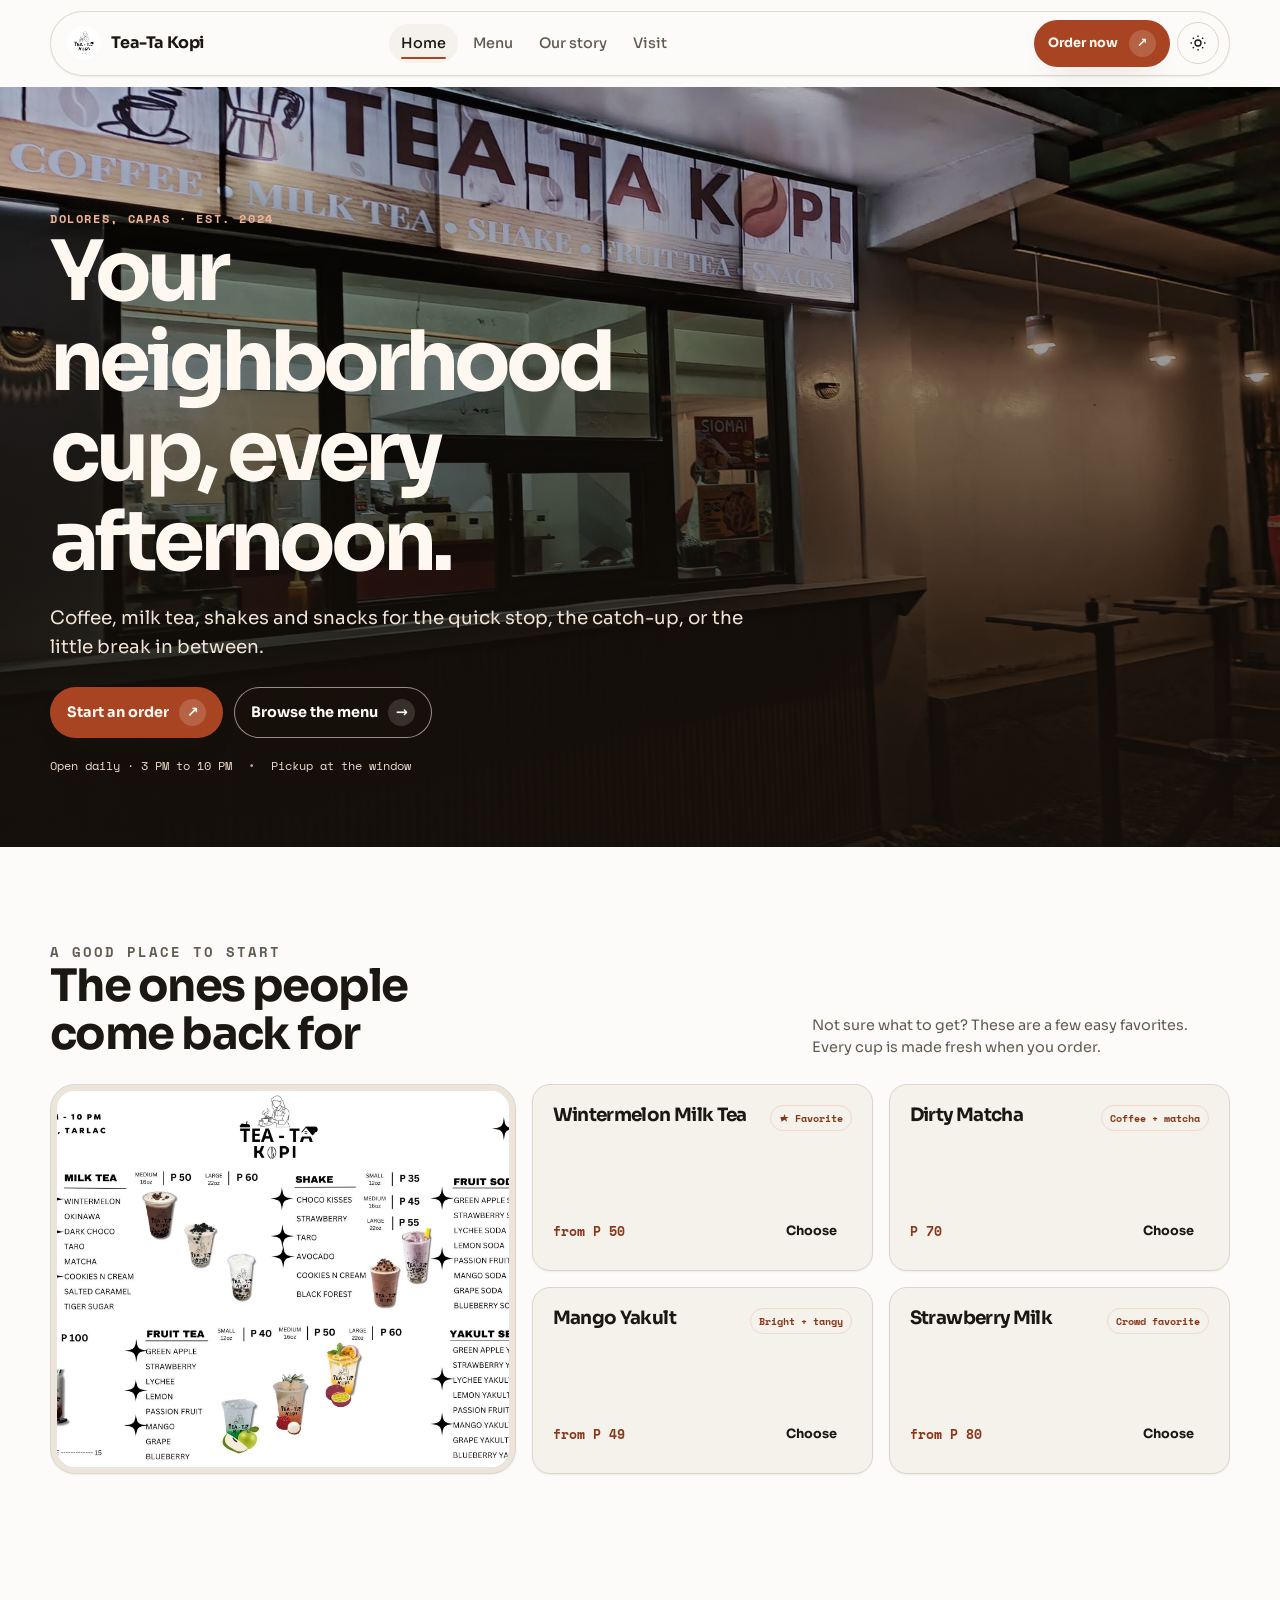
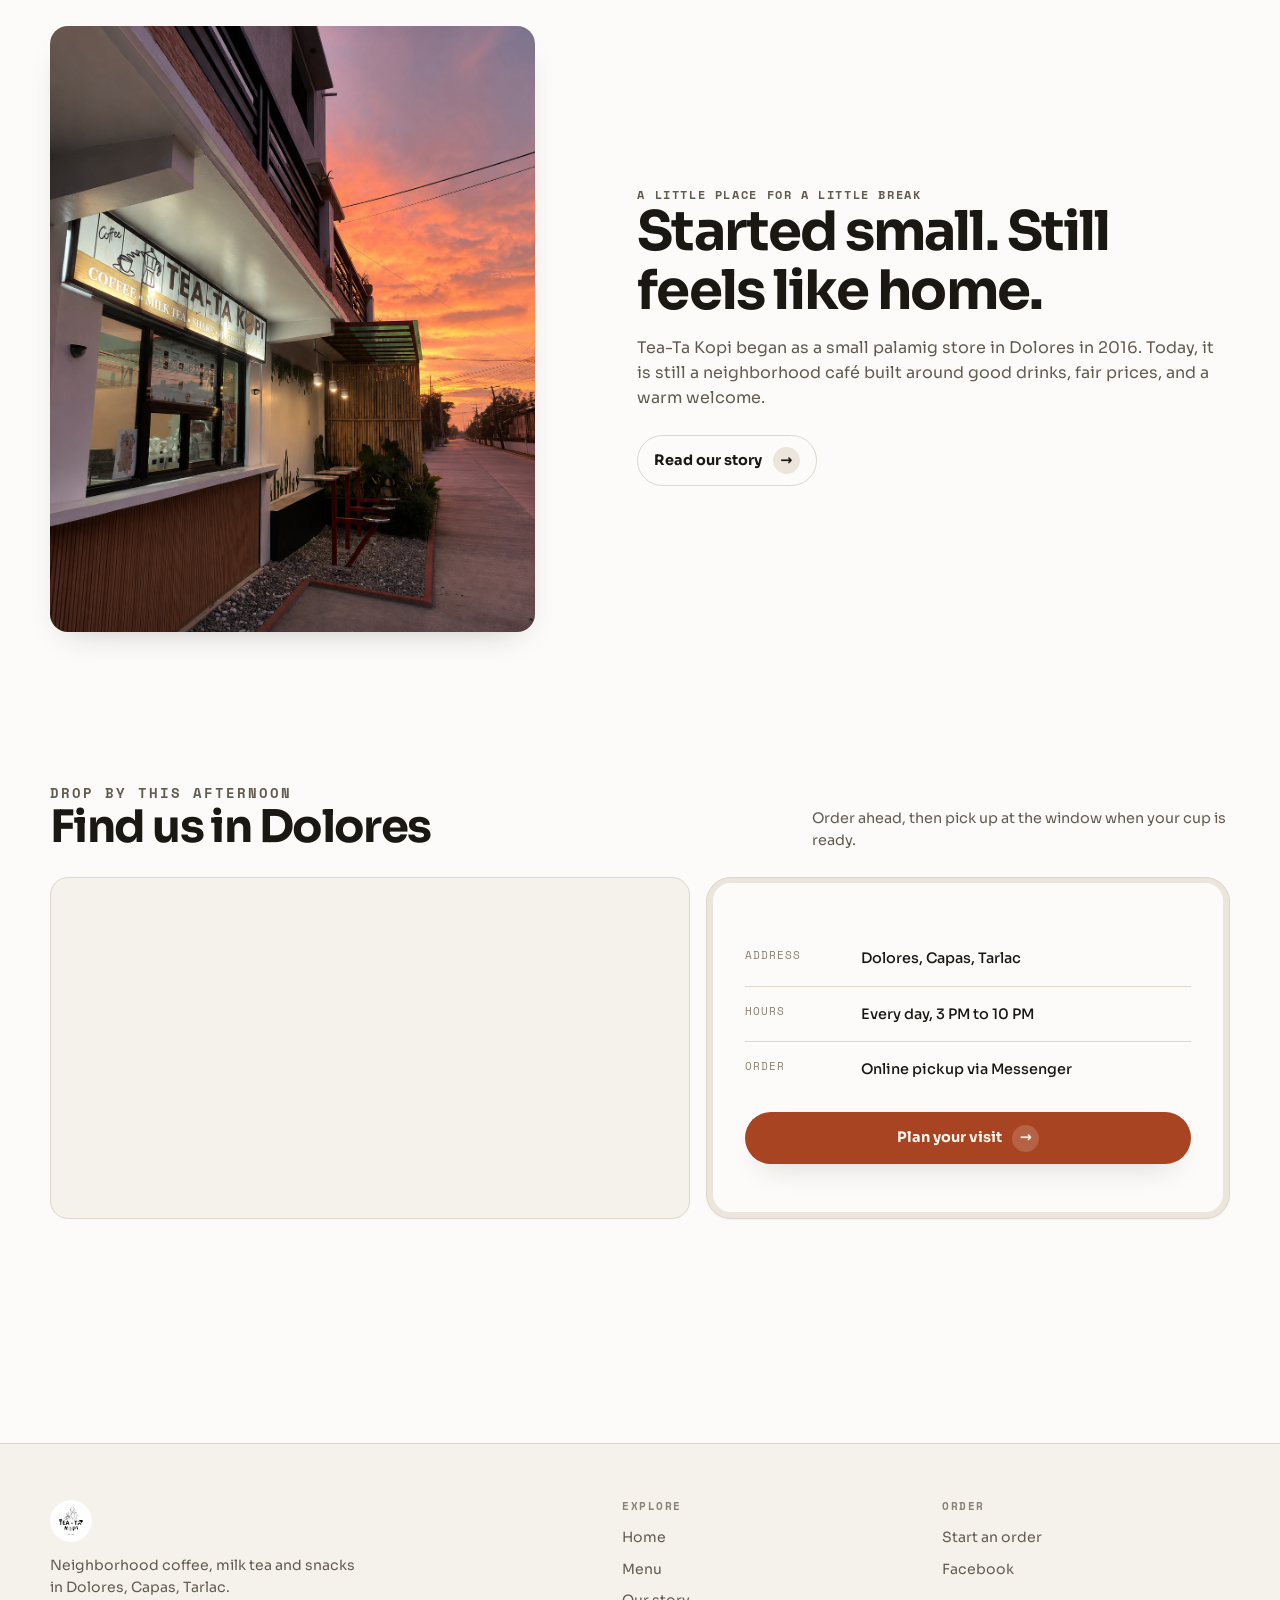
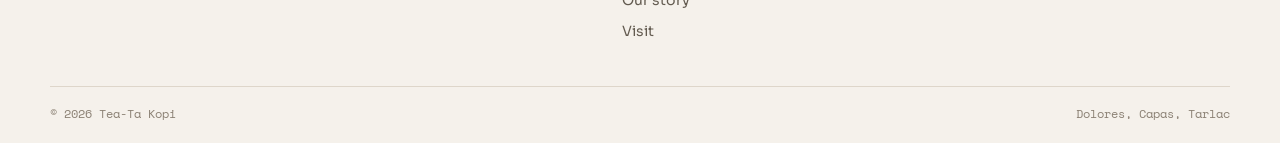
==== commit ae44c1bc: "Upgrade cafe ordering journey and design system Co-authored-by: arena-agent <297053741+arena-agent@u" ====
--- a/index.html
+++ b/index.html
@@ -3,10 +3,10 @@
 <head>
   <meta charset="UTF-8" />
   <meta name="viewport" content="width=device-width, initial-scale=1" />
-<link rel="icon" href="data:image/svg+xml,%3Csvg xmlns='http://www.w3.org/2000/svg' viewBox='0 0 32 32'%3E%3Crect width='32' height='32' rx='8' fill='%2315110C'/%3E%3Cellipse cx='16' cy='16' rx='7' ry='10' fill='%23D9744E' transform='rotate(-20 16 16)'/%3E%3Cpath d='M16 7 Q16 16 16 25' stroke='%2315110C' stroke-width='1.6' fill='none'/%3E%3C/svg%3E" />
-  <title>Tea-Ta Kopi - Coffee, Milk Tea & Snacks in Capas, Tarlac</title>
-  <meta name="description" content="Tea-Ta Kopi is a neighborhood cafe in Dolores, Capas, Tarlac, serving coffee, milk tea, shakes and snacks. Open daily 3 PM to 10 PM. Order through Messenger." />
-  <meta name="theme-color" content="#B0431C" />
+  <title>Tea-Ta Kopi | Coffee, milk tea and snacks in Capas</title>
+  <meta name="description" content="Tea-Ta Kopi is a neighborhood cafe in Dolores, Capas, Tarlac. Browse coffee, milk tea, shakes and snacks, then order ahead for pickup." />
+  <meta name="theme-color" content="#a84422" />
+  <link rel="icon" href="data:image/svg+xml,%3Csvg xmlns='http://www.w3.org/2000/svg' viewBox='0 0 32 32'%3E%3Crect width='32' height='32' rx='8' fill='%2317110d'/%3E%3Cellipse cx='16' cy='16' rx='7' ry='10' fill='%23e08057' transform='rotate(-20 16 16)'/%3E%3Cpath d='M16 7 Q16 16 16 25' stroke='%2317110d' stroke-width='1.6' fill='none'/%3E%3C/svg%3E" />
   <link rel="manifest" href="manifest.webmanifest" />
   <link rel="stylesheet" href="css/tokens.css" />
   <link rel="stylesheet" href="css/style.css" />
@@ -14,194 +14,120 @@
 </head>
 <body>
   <a class="skip-link" href="#main">Skip to content</a>
-
-  <!-- ===== NAV (floating glass island) ===== -->
-  <div class="nav-wrap">
-    <nav class="nav" aria-label="Primary">
-      <a class="nav__brand" href="index.html">
-        <img src="assets/logo-lineart.png" alt="Tea-Ta Kopi logo" width="34" height="34" />
+  <div class="site-header-wrap">
+    <header class="site-header">
+      <a class="site-brand" href="index.html" aria-label="Tea-Ta Kopi home">
+        <img src="assets/logo-lineart.png" alt="" width="34" height="34" />
         <span>Tea-Ta Kopi</span>
       </a>
-      <div class="nav__links">
-        <a href="index.html" class="is-active">Home</a>
+      <nav class="site-nav" aria-label="Primary navigation">
+        <a href="index.html" class="is-active" aria-current="page">Home</a>
         <a href="menu.html">Menu</a>
-        <a href="about.html">About</a>
+        <a href="about.html">Our story</a>
         <a href="contact.html">Visit</a>
+      </nav>
+      <div class="header-actions">
+        <a class="btn btn--accent btn--small header-order js-order" href="menu.html">Order now <span class="btn__icon" aria-hidden="true">&#8599;</span></a>
+        <button class="icon-button" id="theme-toggle" type="button" aria-label="Switch to dark mode" title="Switch theme">
+          <svg class="theme-icon theme-icon--sun" viewBox="0 0 24 24" fill="none" stroke="currentColor" stroke-width="1.8" aria-hidden="true"><circle cx="12" cy="12" r="4"/><path d="M12 2v2M12 20v2M2 12h2M20 12h2M5 5l1.5 1.5M17.5 17.5L19 19M19 5l-1.5 1.5M6.5 17.5L5 19"/></svg>
+        </button>
+        <button class="nav-toggle" id="nav-toggle" type="button" aria-label="Open navigation" aria-expanded="false" aria-controls="mobile-nav"><span></span></button>
       </div>
-      <div class="nav__right">
-        <a class="btn btn--accent js-order" href="contact.html#order">
-          Message us to order
-          <span class="btn__icon" aria-hidden="true">
-            <svg viewBox="0 0 24 24" width="16" height="16" fill="none" stroke="currentColor" stroke-width="2.2" stroke-linecap="round" stroke-linejoin="round"><path d="M5 12h14M13 6l6 6-6 6"/></svg>
-          </span>
-        </a>
-        <button class="theme-toggle" id="theme-toggle" type="button" aria-label="Toggle light and dark mode">
-          <svg class="i-sun" viewBox="0 0 24 24" fill="none" stroke="currentColor" stroke-width="2" stroke-linecap="round"><circle cx="12" cy="12" r="4"/><path d="M12 2v2M12 20v2M2 12h2M20 12h2M5 5l1.5 1.5M17.5 17.5L19 19M19 5l-1.5 1.5M6.5 17.5L5 19"/></svg>
-        </button>
-        <button class="nav__toggle" id="nav-toggle" type="button" aria-label="Open menu" aria-expanded="false" aria-controls="nav-overlay"><span></span></button>
-      </div>
-    </nav>
+    </header>
   </div>
-
-  <!-- Mobile overlay -->
-  <div class="nav__overlay" id="nav-overlay">
-    <a href="index.html">Home</a>
+  <nav class="mobile-nav" id="mobile-nav" aria-label="Mobile navigation" aria-hidden="true">
+    <a href="index.html" class="is-active" aria-current="page">Home</a>
     <a href="menu.html">Menu</a>
-    <a href="about.html">About</a>
+    <a href="about.html">Our story</a>
     <a href="contact.html">Visit</a>
-    <a class="btn btn--accent js-order" href="contact.html#order" style="align-self:flex-start;margin-top:1rem;">Message us to order<span class="btn__icon" aria-hidden="true"><svg viewBox="0 0 24 24" width="16" height="16" fill="none" stroke="currentColor" stroke-width="2.2" stroke-linecap="round" stroke-linejoin="round"><path d="M5 12h14M13 6l6 6-6 6"/></svg></span></a>
-  </div>
+    <a class="btn btn--accent js-order" href="menu.html">Order now <span class="btn__icon" aria-hidden="true">&#8599;</span></a>
+  </nav>
 
   <main id="main">
-    <!-- ===== HERO ===== -->
-    <header class="hero">
-      <img class="hero__img" src="assets/storefront-night.jpg" alt="Tea-Ta Kopi storefront lit up at night" width="1600" height="900" />
-      <div class="hero__scrim"></div>
-      <div class="container hero__inner">
-        <h1>Your neighborhood cup,<br>every afternoon.</h1>
-        <p class="hero__sub">Coffee, milk tea, shakes and snacks in Dolores, Capas, Tarlac, made for the quick stop or the long sit. Open daily from 3 PM.</p>
-        <div class="hero__cta">
-          <a class="btn btn--accent js-order" href="contact.html#order">
-            Order via Messenger
-            <span class="btn__icon" aria-hidden="true"><svg viewBox="0 0 24 24" width="16" height="16" fill="none" stroke="currentColor" stroke-width="2.2" stroke-linecap="round" stroke-linejoin="round"><path d="M5 12h14M13 6l6 6-6 6"/></svg></span>
-          </a>
-          <a class="btn btn--ghost" href="menu.html" style="color:#FCFBF9;border-color:rgba(255,255,255,0.4);">
-            See the menu
-            <span class="btn__icon" aria-hidden="true" style="background:rgba(255,255,255,0.16);"><svg viewBox="0 0 24 24" width="16" height="16" fill="none" stroke="currentColor" stroke-width="2.2" stroke-linecap="round" stroke-linejoin="round"><path d="M5 12h14M13 6l6 6-6 6"/></svg></span>
-          </a>
+    <section class="home-hero" aria-labelledby="hero-title">
+      <img class="home-hero__image" src="assets/storefront-night.jpg" alt="Tea-Ta Kopi storefront glowing at night" width="1600" height="900" />
+      <div class="home-hero__content">
+        <p class="eyebrow home-hero__eyebrow">Dolores, Capas · Est. 2024</p>
+        <h1 id="hero-title">Your neighborhood cup, every afternoon.</h1>
+        <p class="home-hero__copy">Coffee, milk tea, shakes and snacks for the quick stop, the catch-up, or the little break in between.</p>
+        <div class="home-hero__actions">
+          <a class="btn btn--accent js-order" href="menu.html">Start an order <span class="btn__icon" aria-hidden="true">&#8599;</span></a>
+          <a class="btn btn--ghost" href="menu.html">Browse the menu <span class="btn__icon" aria-hidden="true">&#8594;</span></a>
         </div>
-        <p class="hero__hours">Open every day &middot; 3 PM to 10 PM</p>
-      </div>
-    </header>
-
-    <!-- ===== BEST SELLERS (gapless bento) ===== -->
-    <section class="section container" aria-labelledby="bs-title">
-      <div class="head" data-reveal>
-        <p class="eyebrow">Crowd favorites</p>
-        <h2 id="bs-title">The ones people come back for</h2>
-      </div>
-      <div class="bento" data-reveal>
-        <div class="bezel bento__cell bento__cell--img">
-          <div class="bezel__core" style="padding:0;overflow:hidden;">
-            <img src="assets/menu-board.jpg" alt="Tea-Ta Kopi drink menu board" width="800" height="800" />
-          </div>
-        </div>
-        <!-- 4 best-seller cards; star only on genuine best-sellers from the menu -->
-        <article class="card bs">
-          <div class="bs__name">Wintermelon Milk Tea</div>
-          <div class="bs__meta">
-            <span class="bs__price">P 50</span>
-            <svg class="bs__star" viewBox="0 0 24 24" fill="currentColor" aria-label="Best seller"><path d="M12 2l2.2 6.6H21l-5.3 4 2 6.4-6-4.4-6 4.4 2-6.4L3 8.6h6.8z"/></svg>
-          </div>
-        </article>
-        <article class="card bs">
-          <div class="bs__name">Dirty Matcha</div>
-          <div class="bs__meta">
-            <span class="bs__price">P 70</span>
-            <svg class="bs__star" viewBox="0 0 24 24" fill="currentColor" aria-label="Best seller"><path d="M12 2l2.2 6.6H21l-5.3 4 2 6.4-6-4.4-6 4.4 2-6.4L3 8.6h6.8z"/></svg>
-          </div>
-        </article>
-        <article class="card bs">
-          <div class="bs__name">Mango Yakult</div>
-          <div class="bs__meta">
-            <span class="bs__price">P 49</span>
-            <svg class="bs__star" viewBox="0 0 24 24" fill="currentColor" aria-label="Best seller"><path d="M12 2l2.2 6.6H21l-5.3 4 2 6.4-6-4.4-6 4.4 2-6.4L3 8.6h6.8z"/></svg>
-          </div>
-        </article>
-        <article class="card bs">
-          <div class="bs__name">Strawberry Milk</div>
-          <div class="bs__meta">
-            <span class="bs__price">P 80</span>
-            <svg class="bs__star" viewBox="0 0 24 24" fill="currentColor" aria-label="Best seller"><path d="M12 2l2.2 6.6H21l-5.3 4 2 6.4-6-4.4-6 4.4 2-6.4L3 8.6h6.8z"/></svg>
-          </div>
-        </article>
-        <a class="bezel bento__cell bento__cell--wide" href="menu.html" style="color:#FCFBF9;">
-          <span class="bento__cta"><span class="btn btn--accent">See the full menu
-            <span class="btn__icon" aria-hidden="true"><svg viewBox="0 0 24 24" width="16" height="16" fill="none" stroke="currentColor" stroke-width="2.2" stroke-linecap="round" stroke-linejoin="round"><path d="M5 12h14M13 6l6 6-6 6"/></svg></span></span></span>
-        </a>
-      </div>
-    </section>
-
-    <!-- ===== STORY teaser (editorial offset) ===== -->
-    <section class="section--lg container" aria-labelledby="story-title">
-      <div class="split">
-        <div class="split__media" data-reveal>
-          <img src="assets/storefront-dusk.png" alt="Tea-Ta Kopi storefront at dusk, the TEA-TA KOPI sign glowing against the sunset" width="800" height="1000" />
-        </div>
-        <div data-reveal>
-          <h2 id="story-title">A small spot that feels like home</h2>
-          <p class="lede" style="margin-top:1rem;">Tea-Ta Kopi began with a simple idea: good drinks at fair prices, in a place where you can slow down in the afternoon.</p>
-          <p style="margin-top:1rem;color:var(--ink-soft);">We keep the menu wide and the portions honest. Whether you grab a wintermelon milk tea on the way home or settle in with a mango yakult after class, you are always welcome here.</p>
-          <a class="btn btn--ghost" href="about.html" style="margin-top:1.5rem;">
-            Our story
-            <span class="btn__icon" aria-hidden="true"><svg viewBox="0 0 24 24" width="16" height="16" fill="none" stroke="currentColor" stroke-width="2.2" stroke-linecap="round" stroke-linejoin="round"><path d="M5 12h14M13 6l6 6-6 6"/></svg></span>
-          </a>
+        <div class="home-hero__meta" aria-label="Cafe hours and order type">
+          <span>Open daily · 3 PM to 10 PM</span>
+          <span>Pickup at the window</span>
         </div>
       </div>
     </section>
 
-    <!-- ===== VISIT snippet ===== -->
+    <section class="section container" aria-labelledby="favorites-title">
+      <div class="section-heading" data-reveal>
+        <div><p class="eyebrow">A good place to start</p><h2 id="favorites-title">The ones people come back for</h2></div>
+        <p>Not sure what to get? These are a few easy favorites. Every cup is made fresh when you order.</p>
+      </div>
+      <div class="favorites-layout" data-reveal>
+        <div class="bezel favorites-photo">
+          <div class="bezel__core"><img src="assets/menu-board.jpg" alt="Tea-Ta Kopi menu board with drinks and prices" width="800" height="800" loading="lazy" /></div>
+        </div>
+        <div class="favorite-grid">
+          <article class="card favorite-card">
+            <div class="favorite-card__top"><h3>Wintermelon Milk Tea</h3><span class="best-badge"><svg viewBox="0 0 24 24" aria-hidden="true"><path d="M12 2l2.2 6.6H21l-5.3 4 2 6.4-6-4.4-6 4.4L3 8.6h6.8z"/></svg> Favorite</span></div>
+            <div class="favorite-card__bottom"><span class="price">from P 50</span><a class="btn btn--quiet btn--small" href="menu.html?item=milk-tea-wintermelon">Choose</a></div>
+          </article>
+          <article class="card favorite-card">
+            <div class="favorite-card__top"><h3>Dirty Matcha</h3><span class="best-badge">Coffee + matcha</span></div>
+            <div class="favorite-card__bottom"><span class="price">P 70</span><a class="btn btn--quiet btn--small" href="menu.html?item=iced-coffee-dirty-matcha">Choose</a></div>
+          </article>
+          <article class="card favorite-card">
+            <div class="favorite-card__top"><h3>Mango Yakult</h3><span class="best-badge">Bright + tangy</span></div>
+            <div class="favorite-card__bottom"><span class="price">from P 49</span><a class="btn btn--quiet btn--small" href="menu.html?item=yakult-series-mango-yakult">Choose</a></div>
+          </article>
+          <article class="card favorite-card">
+            <div class="favorite-card__top"><h3>Strawberry Milk</h3><span class="best-badge">Crowd favorite</span></div>
+            <div class="favorite-card__bottom"><span class="price">from P 80</span><a class="btn btn--quiet btn--small" href="menu.html?item=non-coffee-strawberry-milk">Choose</a></div>
+          </article>
+        </div>
+      </div>
+    </section>
+
+    <section class="section section--tight container" aria-labelledby="story-title">
+      <div class="story-grid">
+        <div class="story-photo" data-reveal><img src="assets/storefront-dusk.png" alt="Tea-Ta Kopi storefront at dusk" width="800" height="1000" loading="lazy" /></div>
+        <div class="story-copy" data-reveal>
+          <p class="eyebrow">A little place for a little break</p>
+          <h2 id="story-title">Started small. Still feels like home.</h2>
+          <p>Tea-Ta Kopi began as a small palamig store in Dolores in 2016. Today, it is still a neighborhood café built around good drinks, fair prices, and a warm welcome.</p>
+          <a class="btn btn--ghost" href="about.html">Read our story <span class="btn__icon" aria-hidden="true">&#8594;</span></a>
+        </div>
+      </div>
+    </section>
+
     <section class="section container" aria-labelledby="visit-title">
-      <div class="head" data-reveal>
-        <h2 id="visit-title">Find us in Dolores, Capas</h2>
-      </div>
-      <div class="visit" data-reveal>
-        <div class="visit__map">
-          <iframe title="Map to Tea-Ta Kopi, Dolores, Capas, Tarlac"
-            src="https://www.google.com/maps?q=TEA-TA+KOPI@15.3693105,120.5902725&z=17&output=embed"
-            loading="lazy" referrerpolicy="no-referrer-when-downgrade"></iframe>
-        </div>
-        <div class="bezel">
-          <div class="bezel__core">
-            <div class="info-row">
-              <span class="info-row__k">Address</span>
-              <span class="info-row__v">Dolores, Capas, Tarlac</span>
-            </div>
-            <div class="info-row">
-              <span class="info-row__k">Hours</span>
-              <span class="info-row__v">Every day, 3 PM to 10 PM</span>
-            </div>
-            <div class="info-row">
-              <span class="info-row__k">Order</span>
-              <span class="info-row__v">Message us on Messenger</span>
-            </div>
-            <a class="btn btn--ghost" href="menu.html" style="margin-top:1.25rem;width:100%;justify-content:center;">
-              See the menu
-              <span class="btn__icon" aria-hidden="true"><svg viewBox="0 0 24 24" width="16" height="16" fill="none" stroke="currentColor" stroke-width="2.2" stroke-linecap="round" stroke-linejoin="round"><path d="M5 12h14M13 6l6 6-6 6"/></svg></span>
-            </a>
-          </div>
-        </div>
+      <div class="section-heading" data-reveal><div><p class="eyebrow">Drop by this afternoon</p><h2 id="visit-title">Find us in Dolores</h2></div><p>Order ahead, then pick up at the window when your cup is ready.</p></div>
+      <div class="visit-preview" data-reveal>
+        <div class="map-frame"><iframe title="Map to Tea-Ta Kopi in Dolores, Capas, Tarlac" src="https://www.google.com/maps?q=TEA-TA+KOPI@15.3693105,120.5902725&z=17&output=embed" loading="lazy" referrerpolicy="no-referrer-when-downgrade"></iframe></div>
+        <div class="bezel"><div class="bezel__core">
+          <dl class="info-list">
+            <div class="info-row"><dt>Address</dt><dd>Dolores, Capas, Tarlac</dd></div>
+            <div class="info-row"><dt>Hours</dt><dd>Every day, 3 PM to 10 PM</dd></div>
+            <div class="info-row"><dt>Order</dt><dd>Online pickup via Messenger</dd></div>
+          </dl>
+          <a class="btn btn--accent btn--block" href="contact.html">Plan your visit <span class="btn__icon" aria-hidden="true">&#8594;</span></a>
+        </div></div>
       </div>
     </section>
   </main>
 
-  <!-- ===== FOOTER ===== -->
-  <footer class="footer">
-    <div class="container footer__grid">
-      <div class="footer__brand">
-        <img src="assets/logo-lineart.png" alt="Tea-Ta Kopi logo" width="40" height="40" />
-        <p style="margin-top:0.75rem;color:var(--ink-soft);">Neighborhood coffee, milk tea and snacks in Dolores, Capas, Tarlac. Est. 2024.</p>
-      </div>
-      <div>
-        <h3>Pages</h3>
-        <a href="index.html">Home</a>
-        <a href="menu.html">Menu</a>
-        <a href="about.html">About</a>
-        <a href="contact.html">Visit</a>
-      </div>
-      <div>
-        <h3>Order</h3>
-        <a href="https://www.facebook.com/profile.php?id=61563817495458" target="_blank" rel="noopener">Facebook</a>
-        <a class="js-order" href="contact.html#order">Message us to order</a>
-      </div>
+  <footer class="site-footer">
+    <div class="container footer-grid">
+      <div class="footer-brand"><img src="assets/logo-lineart.png" alt="Tea-Ta Kopi logo" width="42" height="42" /><p>Neighborhood coffee, milk tea and snacks in Dolores, Capas, Tarlac.</p></div>
+      <div class="footer-column"><h3>Explore</h3><a href="index.html">Home</a><a href="menu.html">Menu</a><a href="about.html">Our story</a><a href="contact.html">Visit</a></div>
+      <div class="footer-column"><h3>Order</h3><a class="js-order" href="menu.html">Start an order</a><a href="https://www.facebook.com/profile.php?id=61563817495458" target="_blank" rel="noopener">Facebook</a></div>
     </div>
-    <div class="container footer__bottom">
-      <span>&copy; 2026 Tea-Ta Kopi</span>
-      <span>Dolores, Capas, Tarlac</span>
-    </div>
+    <div class="container footer-bottom"><span>&copy; 2026 Tea-Ta Kopi</span><span>Dolores, Capas, Tarlac</span></div>
   </footer>
 
-  <script src="js/sound.js"></script>
   <script src="js/main.js"></script>
   <script src="js/cart.js"></script>
 </body>
--- a/css/tokens.css
+++ b/css/tokens.css
@@ -1,11 +1,4 @@
-/* ============================================================
-   Tea-Ta Kopi - Design Tokens (single source of truth)
-   Taste skill §2/§3: one accent locked, light + dark, no pure
-   #000/#fff, no AI-purple, no banned beige+brass hexes.
-   Fonts self-hosted (no Google <link> in prod).
-   ============================================================ */
-
-/* ---- Fonts (self-hosted woff2) ---- */
+/* Tea-Ta Kopi design tokens. Warm, high-contrast, and shared by every route. */
 @font-face {
   font-family: "Sora";
   font-style: normal;
@@ -42,83 +35,64 @@
   src: url("../fonts/space-mono-700.woff2") format("woff2");
 }
 
-/* ---- Light theme (default) ---- */
 :root {
-  /* Surfaces: warm off-white, never pure #fff */
-  --bg:          #FCFBF9;
-  --surface:     #F4F1EC;
-  --surface-2:   #ECE7DF;
-
-  /* Ink: warm near-black, never #000 */
-  --ink:         #1B1712;
-  --ink-soft:    #5B554C;
-
-  /* Lines */
-  --line:        #E2DCD2;
-
-  /* ONE accent, locked across the whole site (clay / terracotta).
-     Darkened from #C2603C so white text clears WCAG AA (5.7:1). */
-  --accent:      #B0431C;
-  --accent-2:    #8C3A1B;   /* prices on surface-2 (6.2:1) */
-  --accent-ink:  #FFFFFF;
-
-  /* Tinted elevation (no pure-black drop shadows) */
-  --shadow-sm:   0 1px 2px rgba(27, 23, 18, 0.06);
-  --shadow-md:   0 10px 30px -12px rgba(27, 23, 18, 0.18);
-  --shadow-lg:   0 24px 60px -20px rgba(27, 23, 18, 0.26);
-
-  /* Inner highlight for Double-Bezel cores */
-  --bezel-hi:   inset 0 1px 0 rgba(255, 255, 255, 0.55);
-
-  /* Type families */
+  --bg: #fcfbf9;
+  --surface: #f5f1eb;
+  --surface-2: #ebe5dc;
+  --surface-3: #e3dbd0;
+  --ink: #1b1712;
+  --ink-soft: #635b50;
+  --ink-faint: #8b8174;
+  --line: #ded6ca;
+  --accent: #a84422;
+  --accent-2: #883719;
+  --accent-soft: #f2d9cc;
+  --accent-ink: #fff8f1;
+  --success: #2e6b51;
+  --danger: #a33c2d;
+  --focus: #a84422;
+  --shadow-sm: 0 1px 2px rgba(36, 27, 18, 0.06);
+  --shadow-md: 0 14px 32px -18px rgba(36, 27, 18, 0.28);
+  --shadow-lg: 0 26px 64px -22px rgba(36, 27, 18, 0.32);
   --font-display: "Sora", system-ui, sans-serif;
-  --font-body:    "Sora", system-ui, sans-serif;
-  --font-mono:    "Space Mono", ui-monospace, monospace;
-
-  /* Spacing scale */
+  --font-body: "Sora", system-ui, sans-serif;
+  --font-mono: "Space Mono", ui-monospace, monospace;
   --space-1: 0.5rem;
   --space-2: 1rem;
   --space-3: 1.5rem;
   --space-4: 2.5rem;
   --space-5: 4rem;
   --space-6: 6.5rem;
-
-  /* Radii - one consistent system (taste §4.4) */
-  --r-pill:  999px;
-  --r-card:  16px;
-  --r-img:   16px;
-
-  /* Motion - fluid, never linear/ease-in-out (high-end §5) */
+  --r-pill: 999px;
+  --r-card: 18px;
+  --r-small: 12px;
   --ease: cubic-bezier(0.32, 0.72, 0, 1);
-  --dur: 0.6s;
-
-  /* Layout */
-  --maxw: 1200px;
+  --dur: 260ms;
+  --maxw: 1180px;
   --nav-h: 64px;
-
-  /* Grain overlay opacity */
-  --grain: 0.035;
+  --grain: 0.025;
+  color-scheme: light;
 }
 
-/* ---- Dark theme ---- */
 [data-theme="dark"] {
-  --bg:          #15110C;
-  --surface:     #1E190F;
-  --surface-2:   #271F14;
-
-  --ink:         #F3EEE4;
-  --ink-soft:    #B7AE9F;
-
-  --line:        #2E271C;
-
-  --accent:      #D9744E;   /* brighter clay for dark contrast */
-  --accent-2:    #E8865F;
-  --accent-ink:  #1B1206;
-
-  --shadow-sm:   0 1px 2px rgba(0, 0, 0, 0.4);
-  --shadow-md:   0 14px 36px -14px rgba(0, 0, 0, 0.6);
-  --shadow-lg:   0 28px 70px -22px rgba(0, 0, 0, 0.7);
-
-  --bezel-hi:   inset 0 1px 0 rgba(255, 255, 255, 0.08);
-  --grain: 0.05;
+  --bg: #17120d;
+  --surface: #211a13;
+  --surface-2: #2b2118;
+  --surface-3: #382a1e;
+  --ink: #f5eee4;
+  --ink-soft: #c1b5a4;
+  --ink-faint: #9d8f7e;
+  --line: #433528;
+  --accent: #e08057;
+  --accent-2: #f09a70;
+  --accent-soft: #533022;
+  --accent-ink: #25150c;
+  --success: #83c29e;
+  --danger: #ed8c79;
+  --focus: #f09a70;
+  --shadow-sm: 0 1px 2px rgba(0, 0, 0, 0.28);
+  --shadow-md: 0 18px 40px -20px rgba(0, 0, 0, 0.7);
+  --shadow-lg: 0 30px 70px -24px rgba(0, 0, 0, 0.78);
+  --grain: 0.04;
+  color-scheme: dark;
 }
--- a/css/style.css
+++ b/css/style.css
@@ -1,421 +1,233 @@
-/* ============================================================
-   Tea-Ta Kopi - Global Styles
-   high-end-visual-design: Double-Bezel cards, button-in-button,
-   fluid cubic-bezier motion, fixed grain overlay.
-   claude-design: semantic, responsive, real focus/hover states.
-   ============================================================ */
-
+/* Tea-Ta Kopi global UI. Keep this file dependency-free so the app stays fast on a phone. */
 *, *::before, *::after { box-sizing: border-box; }
-
 html { scroll-behavior: smooth; }
-
 body {
   margin: 0;
+  min-width: 320px;
+  min-height: 100vh;
   background: var(--bg);
   color: var(--ink);
   font-family: var(--font-body);
   font-size: 1rem;
-  line-height: 1.6;
+  line-height: 1.55;
   -webkit-font-smoothing: antialiased;
   text-rendering: optimizeLegibility;
-  min-height: 100vh;
-  min-height: 100dvh; /* iOS Safari fix */
   transition: background var(--dur) var(--ease), color var(--dur) var(--ease);
 }
-
-/* Grain overlay - fixed, pointer-events-none, only on body bg */
 body::after {
   content: "";
   position: fixed;
   inset: 0;
-  z-index: 60;
+  z-index: 150;
   pointer-events: none;
   opacity: var(--grain);
-  background-image: url("data:image/svg+xml,%3Csvg xmlns='http://www.w3.org/2000/svg' width='120' height='120'%3E%3Cfilter id='n'%3E%3CfeTurbulence type='fractalNoise' baseFrequency='0.9' numOctaves='2'/%3E%3C/filter%3E%3Crect width='100%25' height='100%25' filter='url(%23n)'/%3E%3C/svg%3E");
-}
-
-img { max-width: 100%; display: block; }
+  mix-blend-mode: soft-light;
+  background-image: url("data:image/svg+xml,%3Csvg xmlns='http://www.w3.org/2000/svg' width='140' height='140'%3E%3Cfilter id='n'%3E%3CfeTurbulence type='fractalNoise' baseFrequency='.85' numOctaves='2' stitchTiles='stitch'/%3E%3C/filter%3E%3Crect width='100%25' height='100%25' filter='url(%23n)'/%3E%3C/svg%3E");
+}
+img { display: block; max-width: 100%; }
 a { color: inherit; text-decoration: none; }
-
-h1, h2, h3, h4 {
-  font-family: var(--font-display);
-  font-weight: 700;
-  line-height: 1.05;
-  letter-spacing: -0.02em;
-  text-wrap: balance;
-  margin: 0;
-}
-
-p { max-width: 65ch; }
-
-.container {
-  width: 100%;
-  max-width: var(--maxw);
-  margin: 0 auto;
-  padding: 0 1.25rem;
-}
-
-.section { padding: var(--space-5) 0; }
-.section--lg { padding: var(--space-6) 0; }
-
-/* ---- Typography helpers ---- */
+button, input, select, textarea { font: inherit; }
+button, a, select, input, textarea { -webkit-tap-highlight-color: transparent; }
+button { color: inherit; }
+h1, h2, h3, h4 { margin: 0; font-family: var(--font-display); font-weight: 700; line-height: 1.08; letter-spacing: -0.035em; text-wrap: balance; }
+p { margin: 0; max-width: 68ch; }
+
+.container { width: min(100% - 2rem, var(--maxw)); margin-inline: auto; }
+.section { padding-block: clamp(3.5rem, 8vw, 6rem); }
+.section--tight { padding-block: clamp(2rem, 5vw, 3.5rem); }
+.section--top { padding-top: clamp(2.5rem, 6vw, 5rem); }
 .eyebrow {
+  color: var(--accent-2);
   font-family: var(--font-mono);
   font-size: 0.72rem;
-  letter-spacing: 0.18em;
+  font-weight: 700;
+  letter-spacing: 0.14em;
+  line-height: 1.3;
   text-transform: uppercase;
-  color: var(--accent-2);
-  font-weight: 700;
-}
-.lede { color: var(--ink-soft); font-size: 1.05rem; }
+}
+.lede { color: var(--ink-soft); font-size: clamp(1rem, 1.6vw, 1.12rem); }
 .mono { font-family: var(--font-mono); }
-
-/* ============================================================
-   NAV - Floating glass island (high-end §5A)
-   Single line on desktop, <=80px, mobile collapses to hamburger.
-   ============================================================ */
-.nav-wrap {
+.muted { color: var(--ink-soft); }
+.sr-only {
+  position: absolute; width: 1px; height: 1px; padding: 0; margin: -1px;
+  overflow: hidden; clip: rect(0, 0, 0, 0); white-space: nowrap; border: 0;
+}
+.skip-link {
+  position: fixed; z-index: 300; top: -4rem; left: 1rem;
+  padding: 0.65rem 1rem; border-radius: var(--r-pill);
+  background: var(--accent); color: var(--accent-ink); font-weight: 700;
+  transition: top var(--dur) var(--ease);
+}
+.skip-link:focus { top: 1rem; }
+
+/* Header */
+.site-header-wrap {
   position: sticky;
   top: 0;
-  z-index: 50;
-  display: flex;
-  justify-content: center;
-  padding: 0.75rem 1rem;
+  z-index: 100;
+  padding: 0.7rem 1rem;
   pointer-events: none;
 }
-.nav {
-  pointer-events: auto;
-  width: 100%;
-  max-width: var(--maxw);
-  height: var(--nav-h);
+.site-header {
+  width: min(100%, var(--maxw));
+  min-height: var(--nav-h);
+  margin-inline: auto;
+  padding: 0.5rem 0.6rem 0.5rem 1rem;
   display: flex;
   align-items: center;
-  justify-content: space-between;
   gap: 1rem;
-  padding: 0 1rem 0 1.25rem;
+  border: 1px solid color-mix(in srgb, var(--line) 92%, transparent);
   border-radius: var(--r-pill);
-  background: color-mix(in srgb, var(--bg) 72%, transparent);
-  -webkit-backdrop-filter: blur(14px) saturate(140%);
-  backdrop-filter: blur(14px) saturate(140%);
-  border: 1px solid var(--line);
+  background: color-mix(in srgb, var(--bg) 90%, transparent);
   box-shadow: var(--shadow-sm);
-}
-.nav__brand { display: flex; align-items: center; gap: 0.6rem; font-weight: 700; font-size: 1.05rem; }
-.nav__brand img { width: 34px; height: 34px; border-radius: 50%; background: var(--surface); }
-.nav__links { display: flex; align-items: center; gap: 0.4rem; }
-.nav__links a {
+  -webkit-backdrop-filter: blur(16px) saturate(120%);
+  backdrop-filter: blur(16px) saturate(120%);
+  pointer-events: auto;
+}
+.site-brand { display: inline-flex; align-items: center; gap: 0.65rem; flex: none; font-weight: 700; letter-spacing: -0.025em; }
+.site-brand img { width: 34px; height: 34px; border-radius: 50%; object-fit: cover; background: var(--surface); }
+.site-nav { display: flex; align-items: center; gap: 0.15rem; margin-inline: auto; }
+.site-nav a {
   position: relative;
-  padding: 0.5rem 0.85rem;
+  padding: 0.55rem 0.75rem;
   border-radius: var(--r-pill);
+  color: var(--ink-soft);
+  font-size: 0.9rem;
   font-weight: 500;
-  transition: background var(--dur) var(--ease), color var(--dur) var(--ease);
-}
-/* Animated underline (premium nav cue) - width-based so it works under reduced-motion too */
-.nav__links a::after {
-  content: "";
-  position: absolute;
-  left: 0.85rem; bottom: 0.32rem;
-  height: 2px; width: 0;
-  border-radius: 2px;
-  background: var(--accent);
-  transition: width var(--dur) var(--ease);
-}
-.nav__links a:hover { background: var(--surface); }
-.nav__links a:hover::after { width: calc(100% - 1.7rem); }
-.nav__links a.is-active { color: var(--accent); }
-.nav__links a.is-active::after { width: calc(100% - 1.7rem); }
-.nav__right { display: flex; align-items: center; gap: 0.5rem; }
-
-.nav__toggle {
-  display: none;
-  pointer-events: auto;
-  width: 44px; height: 44px;
-  border: 1px solid var(--line);
-  border-radius: 50%;
-  background: color-mix(in srgb, var(--bg) 72%, transparent);
-  -webkit-backdrop-filter: blur(14px);
-  backdrop-filter: blur(14px);
-  cursor: pointer;
-  position: relative;
-}
-.nav__toggle span,
-.nav__toggle span::before,
-.nav__toggle span::after {
-  content: "";
-  position: absolute;
-  left: 50%; top: 50%;
-  width: 18px; height: 2px;
-  background: var(--ink);
-  transform: translate(-50%, -50%);
+  transition: color var(--dur) var(--ease), background var(--dur) var(--ease);
+}
+.site-nav a::after {
+  content: ""; position: absolute; left: 0.75rem; right: 0.75rem; bottom: 0.28rem;
+  height: 2px; border-radius: 2px; background: var(--accent);
+  transform: scaleX(0); transform-origin: left; transition: transform var(--dur) var(--ease);
+}
+.site-nav a:hover, .site-nav a.is-active { color: var(--ink); background: var(--surface); }
+.site-nav a.is-active::after, .site-nav a:hover::after { transform: scaleX(1); }
+.header-actions { display: flex; align-items: center; gap: 0.45rem; margin-left: auto; }
+.icon-button, .nav-toggle {
+  width: 42px; height: 42px; display: inline-grid; place-items: center; flex: none;
+  border: 1px solid var(--line); border-radius: 50%; background: transparent; color: var(--ink);
+  cursor: pointer; transition: background var(--dur) var(--ease), transform var(--dur) var(--ease);
+}
+.icon-button:hover, .nav-toggle:hover { background: var(--surface); }
+.icon-button svg { width: 18px; height: 18px; }
+.nav-toggle { display: none; position: relative; }
+.nav-toggle span, .nav-toggle span::before, .nav-toggle span::after {
+  content: ""; position: absolute; width: 17px; height: 2px; left: 50%; top: 50%;
+  border-radius: 2px; background: currentColor; transform: translate(-50%, -50%);
   transition: transform var(--dur) var(--ease), opacity var(--dur) var(--ease);
 }
-.nav__toggle span::before { transform: translate(-50%, -7px); }
-.nav__toggle span::after  { transform: translate(-50%, 5px); }
-.nav__toggle[aria-expanded="true"] span { background: transparent; }
-.nav__toggle[aria-expanded="true"] span::before { transform: translate(-50%, -50%) rotate(45deg); }
-.nav__toggle[aria-expanded="true"] span::after  { transform: translate(-50%, -50%) rotate(-45deg); }
-
-/* Mobile menu overlay */
-.nav__overlay {
-  position: fixed;
-  inset: 0;
-  z-index: 49;
-  display: none;
-  flex-direction: column;
-  justify-content: center;
-  gap: 0.5rem;
-  padding: 2rem;
-  background: color-mix(in srgb, var(--bg) 88%, transparent);
-  -webkit-backdrop-filter: blur(28px);
-  backdrop-filter: blur(28px);
-}
-.nav__overlay.open { display: flex; }
-.nav__overlay a {
-  font-family: var(--font-display);
-  font-size: 1.6rem;
-  font-weight: 700;
-  padding: 0.75rem 0;
-  opacity: 0;
-  transform: translateY(12px);
-}
-.nav__overlay.open a {
-  animation: navIn 0.5s var(--ease) forwards;
-}
-.nav__overlay.open a:nth-child(2) { animation-delay: 0.06s; }
-.nav__overlay.open a:nth-child(3) { animation-delay: 0.12s; }
-.nav__overlay.open a:nth-child(4) { animation-delay: 0.18s; }
-.nav__overlay.open a:nth-child(5) { animation-delay: 0.24s; }
-@keyframes navIn { to { opacity: 1; transform: translateY(0); } }
-/* Drawer CTA: roomy, separated from nav links, never cramped against the scrim */
-.nav__overlay .btn {
-  margin-top: 1.25rem;
-  align-self: flex-start;
-  padding: 1.05rem 1.4rem;
-  font-size: 1.05rem;
-}
-
-/* ============================================================
-   BUTTONS - Button-in-button trailing icon (high-end §4B)
-   ============================================================ */
+.nav-toggle span::before { transform: translate(-50%, -6px); }
+.nav-toggle span::after { transform: translate(-50%, 6px); }
+.nav-toggle[aria-expanded="true"] span { background: transparent; }
+.nav-toggle[aria-expanded="true"] span::before { transform: translate(-50%, -50%) rotate(45deg); }
+.nav-toggle[aria-expanded="true"] span::after { transform: translate(-50%, -50%) rotate(-45deg); }
+.mobile-nav {
+  position: fixed; inset: 0; z-index: 90; display: flex; flex-direction: column; justify-content: center;
+  gap: 0.35rem; padding: 5rem 2rem 2rem; background: color-mix(in srgb, var(--bg) 97%, transparent);
+  opacity: 0; visibility: hidden; pointer-events: none; transform: translateY(-0.75rem);
+  transition: opacity var(--dur) var(--ease), transform var(--dur) var(--ease), visibility var(--dur) var(--ease);
+}
+.mobile-nav.is-open { opacity: 1; visibility: visible; pointer-events: auto; transform: none; }
+.mobile-nav a { width: fit-content; padding: 0.6rem 0; font-size: clamp(1.7rem, 8vw, 2.5rem); font-weight: 700; letter-spacing: -0.05em; }
+.mobile-nav a:not(.btn) { color: var(--ink-soft); }
+.mobile-nav a.is-active { color: var(--ink); }
+.mobile-nav .btn { margin-top: 1.2rem; align-self: flex-start; }
+
+/* Buttons */
 .btn {
-  display: inline-flex;
-  align-items: center;
-  gap: 0.65rem;
-  padding: 0.95rem 1.4rem;
-  border-radius: var(--r-pill);
-  font-family: var(--font-display);
-  font-weight: 700;
-  font-size: 1rem;
-  cursor: pointer;
-  border: 1px solid transparent;
-  transition: transform var(--dur) var(--ease), background var(--dur) var(--ease), box-shadow var(--dur) var(--ease);
+  min-height: 44px; display: inline-flex; align-items: center; justify-content: center; gap: 0.65rem;
+  padding: 0.7rem 1rem; border: 1px solid transparent; border-radius: var(--r-pill);
+  font-family: var(--font-display); font-size: 0.9rem; font-weight: 700; line-height: 1.1;
+  cursor: pointer; transition: transform var(--dur) var(--ease), background var(--dur) var(--ease), color var(--dur) var(--ease), box-shadow var(--dur) var(--ease), border-color var(--dur) var(--ease);
 }
 .btn:active { transform: scale(0.98); }
-/* hover lift + icon nudge only on real pointers, so touch never gets a stuck state */
-@media (hover: hover) and (pointer: fine) {
-  .btn:hover {
-    transform: translateY(-2px);
-    box-shadow: 0 12px 28px -12px rgba(20, 14, 10, 0.55);
-    will-change: transform;
-  }
-  .btn--accent:hover { background: var(--accent-2); }
-}
-@media (hover: none) {
-  .btn:hover { transform: none; box-shadow: none; }
-  .btn:hover .btn__icon { transform: none; }
-}
-
-.btn .btn__icon {
-  display: inline-flex;
-  align-items: center;
-  justify-content: center;
-  width: 32px; height: 32px;
-  border-radius: 50%;
-  background: rgba(255, 255, 255, 0.16);
-  transition: transform var(--dur) var(--ease);
-}
-.btn:hover .btn__icon { transform: translate(2px, -1px); }
-
+.btn--small { min-height: 38px; padding: 0.55rem 0.85rem; font-size: 0.8rem; }
 .btn--accent { background: var(--accent); color: var(--accent-ink); box-shadow: var(--shadow-md); }
-.btn--accent:hover { background: var(--accent-2); }
-.btn--accent .btn__icon { background: rgba(255, 255, 255, 0.22); }
-
-.btn--ghost {
-  background: transparent;
-  color: var(--ink);
-  border-color: var(--line);
-}
-.btn--ghost:hover { background: var(--surface); }
-.btn--ghost .btn__icon { background: var(--surface-2); }
-
-/* Theme toggle button */
-.theme-toggle {
-  pointer-events: auto;
-  width: 44px; height: 44px;
-  flex: none;
-  border-radius: 50%;
-  border: 1px solid var(--line);
-  background: transparent;
-  color: var(--ink);
-  cursor: pointer;
-  display: inline-flex;
-  align-items: center;
-  justify-content: center;
-  transition: background var(--dur) var(--ease);
-}
-.theme-toggle:hover { background: var(--surface); }
-.theme-toggle svg { width: 20px; height: 20px; }
-
-/* ============================================================
-   DOUBLE-BEZEL card (high-end §4A): outer shell + inner core
-   ============================================================ */
-.bezel {
-  background: var(--surface-2);
-  border: 1px solid var(--line);
-  border-radius: calc(var(--r-card) + 6px);
-  padding: 6px;
-  box-shadow: var(--shadow-sm);
-}
-.bezel__core {
-  background: var(--bg);
-  border-radius: var(--r-card);
-  box-shadow: var(--bezel-hi);
-  padding: 1.5rem;
-  height: 100%;
-}
-.card {
-  background: var(--surface);
-  border: 1px solid var(--line);
-  border-radius: var(--r-card);
-  padding: 1.5rem;
-  box-shadow: var(--shadow-sm);
-  transition: transform var(--dur) var(--ease), box-shadow var(--dur) var(--ease);
-}
-@media (hover: hover) and (pointer: fine) {
-  .card:hover { transform: translateY(-3px); box-shadow: var(--shadow-md); }
-}
-
-/* ============================================================
-   Scroll reveal (IntersectionObserver driven, JS adds .in)
-   ============================================================ */
-[data-reveal] {
-  opacity: 0;
-  transform: translateY(22px);
-  filter: blur(4px);
-  transition: opacity 0.8s var(--ease), transform 0.8s var(--ease), filter 0.8s var(--ease);
-}
-[data-reveal].in { opacity: 1; transform: none; filter: none; }
-
-/* ============================================================
-   FOOTER
-   ============================================================ */
-.footer {
-  border-top: 1px solid var(--line);
-  background: var(--surface);
-  padding: var(--space-5) 0 var(--space-4);
-  margin-top: var(--space-5);
-}
-.footer__grid {
-  display: grid;
-  gap: 2rem;
-  grid-template-columns: 1.4fr 1fr 1fr;
-}
-.footer__brand img { width: 40px; height: 40px; border-radius: 50%; background: var(--bg); }
-.footer h4 { font-size: 0.8rem; letter-spacing: 0.12em; text-transform: uppercase; color: var(--ink-soft); margin-bottom: 0.75rem; }
-.footer a { display: block; padding: 0.25rem 0; color: var(--ink-soft); transition: color var(--dur) var(--ease); }
-.footer a:hover { color: var(--accent); }
-.footer__bottom {
-  margin-top: 2.5rem;
-  padding-top: 1.5rem;
-  border-top: 1px solid var(--line);
-  display: flex;
-  justify-content: space-between;
-  flex-wrap: wrap;
-  gap: 0.5rem;
-  font-family: var(--font-mono);
-  font-size: 0.8rem;
-  color: var(--ink-soft);
-}
-
-/* Utility */
-.sr-only {
-  position: absolute; width: 1px; height: 1px;
-  padding: 0; margin: -1px; overflow: hidden;
-  clip: rect(0,0,0,0); white-space: nowrap; border: 0;
-}
-.skip-link {
-  position: absolute; left: 0.5rem; top: -3rem;
-  background: var(--accent); color: var(--accent-ink);
-  padding: 0.5rem 1rem; border-radius: var(--r-pill);
-  transition: top var(--dur) var(--ease); z-index: 100;
-}
-.skip-link:focus { top: 0.5rem; }
-
-/* ============================================================
-   RESPONSIVE
-   ============================================================ */
-@media (max-width: 900px) {
-  .nav__links { display: none; }
-  .nav__right > a.btn--accent,
-  .nav__right > button.btn--accent { display: none; }  /* overlay carries the CTA on mobile */
-  .nav__toggle { display: inline-flex; }
-  .footer__grid { grid-template-columns: 1fr 1fr; }
-}
-@media (max-width: 560px) {
-  .footer__grid { grid-template-columns: 1fr; }
-}
-
-/* ============================================================
-   REDUCED MOTION (taste §6.B, high-end §6)
-   ============================================================ */
+.btn--accent:hover { background: var(--accent-2); transform: translateY(-2px); }
+.btn--ghost { border-color: var(--line); background: transparent; color: var(--ink); }
+.btn--ghost:hover { background: var(--surface); transform: translateY(-2px); }
+.btn--quiet { border-color: transparent; background: var(--surface); color: var(--ink); }
+.btn--quiet:hover { background: var(--surface-2); }
+.btn--block { width: 100%; }
+.btn__icon { display: inline-grid; place-items: center; width: 27px; height: 27px; border-radius: 50%; background: rgba(255, 248, 241, 0.17); }
+.btn--ghost .btn__icon, .btn--quiet .btn__icon { background: var(--surface-2); }
+.btn:disabled, button:disabled { cursor: not-allowed; opacity: 0.5; transform: none; }
+
+/* Content surfaces */
+.bezel { padding: 0.35rem; border: 1px solid var(--line); border-radius: calc(var(--r-card) + 7px); background: var(--surface-2); box-shadow: var(--shadow-sm); }
+.bezel__core { height: 100%; padding: clamp(1.15rem, 3vw, 2rem); border-radius: var(--r-card); background: var(--bg); box-shadow: inset 0 1px 0 color-mix(in srgb, var(--accent-ink) 36%, transparent); }
+.card { padding: 1.25rem; border: 1px solid var(--line); border-radius: var(--r-card); background: var(--surface); box-shadow: var(--shadow-sm); }
+.card h3 { font-size: 1.15rem; }
+
+/* Reveal and state helpers */
+[data-reveal] { opacity: 0; transform: translateY(16px); transition: opacity 600ms var(--ease), transform 600ms var(--ease); }
+[data-reveal].is-visible { opacity: 1; transform: none; }
+[hidden] { display: none !important; }
+
+/* Footer */
+.site-footer { margin-top: clamp(4rem, 10vw, 8rem); padding: 3.5rem 0 1.25rem; border-top: 1px solid var(--line); background: var(--surface); }
+.footer-grid { display: grid; grid-template-columns: minmax(0, 1.5fr) repeat(2, minmax(0, 0.8fr)); gap: 2rem; }
+.footer-brand img { width: 42px; height: 42px; border-radius: 50%; background: var(--bg); }
+.footer-brand p { margin-top: 0.85rem; max-width: 32ch; color: var(--ink-soft); font-size: 0.88rem; }
+.footer-column { display: flex; flex-direction: column; align-items: flex-start; gap: 0.2rem; }
+.footer-column h3 { margin-bottom: 0.55rem; color: var(--ink-faint); font-family: var(--font-mono); font-size: 0.7rem; letter-spacing: 0.14em; text-transform: uppercase; }
+.footer-column a { padding: 0.2rem 0; color: var(--ink-soft); font-size: 0.88rem; }
+.footer-column a:hover { color: var(--accent-2); }
+.footer-bottom { display: flex; justify-content: space-between; flex-wrap: wrap; gap: 0.5rem; margin-top: 2.5rem; padding-top: 1.1rem; border-top: 1px solid var(--line); color: var(--ink-faint); font-family: var(--font-mono); font-size: 0.72rem; }
+
+/* Forms */
+.form-field { display: grid; gap: 0.4rem; }
+.form-field label, .field-label { font-size: 0.83rem; font-weight: 700; }
+.form-field label span, .field-help { color: var(--ink-soft); font-size: 0.75rem; font-weight: 400; }
+.form-field input, .form-field select, .form-field textarea, .search-input {
+  width: 100%; min-height: 46px; padding: 0.7rem 0.9rem; border: 1px solid var(--line); border-radius: var(--r-small);
+  outline: none; background: var(--bg); color: var(--ink); transition: border-color var(--dur) var(--ease), box-shadow var(--dur) var(--ease), background var(--dur) var(--ease);
+}
+.form-field textarea { min-height: 92px; resize: vertical; }
+.form-field input::placeholder, .form-field textarea::placeholder, .search-input::placeholder { color: var(--ink-faint); }
+.form-field input:focus, .form-field select:focus, .form-field textarea:focus, .search-input:focus { border-color: var(--focus); box-shadow: 0 0 0 3px color-mix(in srgb, var(--focus) 18%, transparent); }
+.form-field.has-error input, .form-field.has-error select, .form-field.has-error textarea { border-color: var(--danger); }
+.field-error { min-height: 1em; color: var(--danger); font-size: 0.75rem; }
+.choice-group { display: grid; gap: 0.55rem; }
+.choice-group__label { font-size: 0.83rem; font-weight: 700; }
+.choice-grid { display: grid; grid-template-columns: repeat(auto-fit, minmax(110px, 1fr)); gap: 0.55rem; }
+.choice {
+  position: relative; min-height: 48px; display: flex; align-items: center; justify-content: space-between; gap: 0.4rem;
+  padding: 0.6rem 0.7rem; border: 1px solid var(--line); border-radius: var(--r-small); background: var(--bg); cursor: pointer;
+  transition: border-color var(--dur) var(--ease), background var(--dur) var(--ease), color var(--dur) var(--ease);
+}
+.choice.is-selected { border-color: var(--accent); background: var(--accent-soft); color: var(--accent-2); }
+@supports selector(:has(*)) {
+  .choice:has(input:checked) { border-color: var(--accent); background: var(--accent-soft); color: var(--accent-2); }
+}
+.choice input { position: absolute; opacity: 0; pointer-events: none; }
+.choice__name { font-size: 0.82rem; font-weight: 700; }
+.choice__meta { color: var(--ink-soft); font-family: var(--font-mono); font-size: 0.7rem; }
+
+/* Toast and network notice */
+.ttk-toast { position: fixed; left: 50%; bottom: calc(1rem + env(safe-area-inset-bottom)); z-index: 240; display: grid; gap: 0.1rem; width: max-content; max-width: calc(100vw - 2rem); padding: 0.75rem 1rem; border-radius: var(--r-small); background: var(--ink); color: var(--bg); box-shadow: var(--shadow-lg); opacity: 0; pointer-events: none; transform: translate(-50%, 1rem); transition: opacity var(--dur) var(--ease), transform var(--dur) var(--ease); }
+.ttk-toast.is-visible { opacity: 1; transform: translate(-50%, 0); }
+.ttk-toast__title { font-size: 0.82rem; font-weight: 700; }
+.ttk-toast__sub { color: color-mix(in srgb, var(--bg) 76%, transparent); font-size: 0.72rem; }
+.network-notice { display: flex; align-items: center; justify-content: center; gap: 0.5rem; padding: 0.55rem 1rem; background: var(--accent-soft); color: var(--accent-2); font-size: 0.78rem; font-weight: 700; text-align: center; }
+
+:focus-visible { outline: 3px solid var(--focus); outline-offset: 3px; }
+@media (max-width: 820px) {
+  .site-nav, .header-order { display: none; }
+  .nav-toggle { display: inline-grid; }
+}
+@media (max-width: 600px) {
+  .container { width: min(100% - 1.25rem, var(--maxw)); }
+  .site-header-wrap { padding: 0.5rem 0.6rem; }
+  .site-header { min-height: 58px; padding-left: 0.7rem; }
+  .site-brand span { font-size: 0.9rem; }
+  .footer-grid { grid-template-columns: 1fr 1fr; gap: 2rem 1.25rem; }
+  .footer-brand { grid-column: 1 / -1; }
+  .footer-bottom { font-size: 0.65rem; }
+}
 @media (prefers-reduced-motion: reduce) {
-  *, *::before, *::after {
-    animation-duration: 0.001ms !important;
-    animation-iteration-count: 1 !important;
-    transition-duration: 0.001ms !important;
-    scroll-behavior: auto !important;
-  }
-  [data-reveal] { opacity: 1; transform: none; filter: none; }
+  *, *::before, *::after { animation-duration: 0.001ms !important; animation-iteration-count: 1 !important; scroll-behavior: auto !important; transition-duration: 0.001ms !important; }
+  [data-reveal] { opacity: 1; transform: none; }
   body::after { display: none; }
 }
-
-/* ============================================================
-   ORDER TOAST + A11Y (sound is always on, no mute control)
-   ============================================================ */
-/* Order toast: bottom-center on phone, bottom-left on wide screens */
-.ttk-toast {
-  position: fixed;
-  left: 50%; bottom: calc(1.2rem + env(safe-area-inset-bottom, 0px));
-  transform: translate(-50%, 140%);
-  z-index: 210;
-  display: flex; flex-direction: column; gap: 0.1rem;
-  padding: 0.7rem 1.1rem;
-  background: var(--accent);
-  color: var(--accent-ink);
-  border-radius: 14px;
-  box-shadow: var(--shadow-lg);
-  font-family: var(--font-mono);
-  font-size: 0.85rem;
-  font-weight: 600;
-  max-width: min(88vw, 360px);
-  opacity: 0;
-  pointer-events: none;
-  transition: transform 0.32s var(--ease), opacity 0.32s var(--ease);
-}
-.ttk-toast.is-visible { transform: translate(-50%, 0); opacity: 1; }
-.ttk-toast__sub { font-size: 0.78rem; font-weight: 500; opacity: 0.92; }
-@media (min-width: 760px) {
-  .ttk-toast { left: 1.4rem; transform: translate(0, 140%); }
-  .ttk-toast.is-visible { transform: translate(0, 0); }
-}
-
-/* A11y: always-visible focus ring for keyboard users */
-:focus-visible {
-  outline: 2px solid var(--accent);
-  outline-offset: 2px;
-  border-radius: 6px;
-}
-@media (prefers-reduced-motion: reduce) {
-  .ttk-toast { transition: opacity 0.2s ease; transform: none !important; }
-  .ttk-toast.is-visible { transform: none !important; }
-}
--- a/css/pages.css
+++ b/css/pages.css
@@ -1,584 +1,283 @@
-/* ============================================================
-   Tea-Ta Kopi - Page components (hero, bento, story, visit,
-   menu, gallery, contact). Loaded after style.css.
-   ============================================================ */
-
-/* ---------- HERO: full-bleed storefront, bottom-left text ----------
-   (imagegen §4: NOT the overused left-text/right-image) */
-.hero {
-  position: relative;
-  min-height: 88dvh;
-  max-height: 920px;
-  display: flex;
-  align-items: flex-end;
-  overflow: hidden;
-  isolation: isolate;
+/* Page layouts and ordering surfaces. */
+
+/* Home */
+.home-hero { position: relative; min-height: min(760px, 88dvh); display: flex; align-items: flex-end; overflow: hidden; isolation: isolate; }
+.home-hero__image { position: absolute; inset: 0; width: 100%; height: 100%; object-fit: cover; z-index: -2; }
+.home-hero::after { content: ""; position: absolute; inset: 0; z-index: -1; background: linear-gradient(180deg, rgba(22, 16, 11, 0.14), rgba(22, 16, 11, 0.84) 87%); }
+.home-hero__content { width: min(100% - 2rem, var(--maxw)); margin-inline: auto; padding: 7rem 0 4.5rem; color: var(--accent-ink); }
+.home-hero h1 { max-width: 11ch; font-size: clamp(2.7rem, 7vw, 5.2rem); letter-spacing: -0.06em; }
+.home-hero__eyebrow { color: #f0b596; }
+.home-hero__copy { max-width: 52ch; margin-top: 1.1rem; color: #f0e2d5; font-size: clamp(0.98rem, 2vw, 1.15rem); }
+.home-hero__actions { display: flex; flex-wrap: wrap; gap: 0.65rem; margin-top: 1.6rem; }
+.home-hero .btn--ghost { border-color: rgba(255, 248, 241, 0.55); color: var(--accent-ink); background: rgba(30, 22, 15, 0.2); }
+.home-hero .btn--ghost .btn__icon { background: rgba(255, 248, 241, 0.14); }
+.home-hero__meta { display: flex; flex-wrap: wrap; gap: 1rem; margin-top: 1.15rem; color: #ead9ca; font-family: var(--font-mono); font-size: 0.74rem; }
+.home-hero__meta span + span::before { content: "•"; margin-right: 1rem; color: #bfa898; }
+.section-heading { display: flex; align-items: end; justify-content: space-between; gap: 1.5rem; margin-bottom: 1.6rem; }
+.section-heading h2 { max-width: 16ch; font-size: clamp(1.8rem, 4vw, 2.8rem); }
+.section-heading p { max-width: 38ch; color: var(--ink-soft); font-size: 0.9rem; }
+.favorites-layout { display: grid; grid-template-columns: minmax(250px, 0.9fr) minmax(0, 1.35fr); gap: 1rem; }
+.favorites-photo { min-height: 390px; overflow: hidden; }
+.favorites-photo .bezel__core { padding: 0; overflow: hidden; }
+.favorites-photo img { width: 100%; height: 100%; object-fit: cover; }
+.favorite-grid { display: grid; grid-template-columns: repeat(2, minmax(0, 1fr)); gap: 1rem; }
+.favorite-card { display: flex; flex-direction: column; justify-content: space-between; min-height: 185px; }
+.favorite-card__top { display: flex; justify-content: space-between; gap: 0.5rem; }
+.favorite-card h3 { max-width: 15ch; font-size: 1.15rem; }
+.best-badge { display: inline-flex; align-items: center; gap: 0.3rem; height: fit-content; padding: 0.28rem 0.5rem; border: 1px solid var(--accent-soft); border-radius: var(--r-pill); color: var(--accent-2); font-family: var(--font-mono); font-size: 0.62rem; font-weight: 700; white-space: nowrap; }
+.best-badge svg { width: 11px; height: 11px; fill: currentColor; }
+.favorite-card__bottom { display: flex; align-items: center; justify-content: space-between; gap: 0.6rem; margin-top: 1.5rem; }
+.price { color: var(--accent-2); font-family: var(--font-mono); font-size: 0.84rem; font-weight: 700; }
+.story-grid { display: grid; grid-template-columns: 0.9fr 1.1fr; align-items: center; gap: clamp(2rem, 8vw, 7rem); }
+.story-photo { aspect-ratio: 4 / 5; overflow: hidden; border-radius: var(--r-card); box-shadow: var(--shadow-md); }
+.story-photo img { width: 100%; height: 100%; object-fit: cover; }
+.story-copy h2 { max-width: 12ch; font-size: clamp(2rem, 4.4vw, 3.4rem); }
+.story-copy p { margin-top: 1rem; color: var(--ink-soft); }
+.story-copy .btn { margin-top: 1.5rem; }
+.visit-preview { display: grid; grid-template-columns: minmax(0, 1.1fr) minmax(280px, 0.9fr); gap: 1rem; }
+.map-frame { min-height: 340px; overflow: hidden; border: 1px solid var(--line); border-radius: var(--r-card); background: var(--surface); }
+.map-frame iframe { display: block; width: 100%; height: 100%; min-height: 340px; border: 0; }
+.info-list { display: grid; }
+.info-row { display: grid; grid-template-columns: 6.5rem minmax(0, 1fr); gap: 0.75rem; padding: 1rem 0; border-bottom: 1px solid var(--line); }
+.info-row:last-child { border-bottom: 0; }
+.info-row dt { color: var(--ink-faint); font-family: var(--font-mono); font-size: 0.67rem; letter-spacing: 0.1em; text-transform: uppercase; }
+.info-row dd { margin: 0; font-size: 0.9rem; font-weight: 500; }
+
+/* Shared page intro */
+.page-intro { padding: clamp(4rem, 10vw, 7rem) 0 2.25rem; text-align: center; }
+.page-intro h1 { font-size: clamp(2.25rem, 6vw, 4.7rem); }
+.page-intro > p { max-width: 58ch; margin: 1rem auto 0; }
+.page-intro__actions { display: flex; justify-content: center; flex-wrap: wrap; gap: 0.6rem; margin-top: 1.4rem; }
+.page-intro__meta { display: flex; justify-content: center; flex-wrap: wrap; gap: 0.7rem; margin-top: 1rem; color: var(--ink-faint); font-family: var(--font-mono); font-size: 0.7rem; }
+.page-intro__meta span { padding: 0.35rem 0.6rem; border: 1px solid var(--line); border-radius: var(--r-pill); }
+
+/* Menu catalog */
+.repeat-order { display: flex; align-items: center; justify-content: space-between; gap: 1.25rem; margin-bottom: 1rem; padding: 1rem 1.15rem; border: 1px solid var(--accent-soft); border-radius: var(--r-card); background: var(--accent-soft); }
+.repeat-order__copy { min-width: 0; }
+.repeat-order h2 { margin-top: 0.2rem; font-size: 1.05rem; }
+.repeat-order p:not(.eyebrow) { margin-top: 0.25rem; color: var(--ink-soft); font-size: 0.78rem; }
+.repeat-order .btn { flex: none; }
+.menu-shell { padding-bottom: 3rem; }
+.menu-toolbar { position: sticky; top: calc(var(--nav-h) + 0.8rem); z-index: 50; display: grid; gap: 0.75rem; margin-bottom: 2rem; padding: 0.7rem; border: 1px solid var(--line); border-radius: var(--r-card); background: color-mix(in srgb, var(--bg) 94%, transparent); box-shadow: var(--shadow-sm); -webkit-backdrop-filter: blur(12px); backdrop-filter: blur(12px); }
+.menu-search { position: relative; }
+.menu-search svg { position: absolute; left: 0.85rem; top: 50%; width: 17px; height: 17px; color: var(--ink-faint); transform: translateY(-50%); pointer-events: none; }
+.menu-search .search-input { min-height: 44px; padding-left: 2.5rem; background: var(--surface); }
+.menu-filters { display: flex; gap: 0.4rem; overflow-x: auto; scrollbar-width: none; padding-bottom: 0.1rem; }
+.menu-filters::-webkit-scrollbar { display: none; }
+.filter-pill { flex: 0 0 auto; min-height: 38px; padding: 0.5rem 0.8rem; border: 1px solid var(--line); border-radius: var(--r-pill); background: var(--surface); color: var(--ink-soft); cursor: pointer; font-size: 0.75rem; font-weight: 700; white-space: nowrap; transition: background var(--dur) var(--ease), color var(--dur) var(--ease), border-color var(--dur) var(--ease); }
+.filter-pill:hover { color: var(--ink); background: var(--surface-2); }
+.filter-pill.is-active { border-color: var(--accent); background: var(--accent); color: var(--accent-ink); }
+.catalog { display: grid; gap: 3.25rem; }
+.category { scroll-margin-top: 11rem; }
+.category__header { display: flex; align-items: end; justify-content: space-between; gap: 1rem; padding-bottom: 0.8rem; border-bottom: 1px solid var(--line); }
+.category__header h2 { font-size: clamp(1.35rem, 3vw, 1.95rem); }
+.category__header p { color: var(--ink-faint); font-family: var(--font-mono); font-size: 0.7rem; text-align: right; }
+.product-grid { display: grid; grid-template-columns: repeat(2, minmax(0, 1fr)); gap: 0.75rem; margin-top: 0.85rem; }
+.product-card { display: flex; flex-direction: column; min-width: 0; padding: 1rem; border: 1px solid var(--line); border-radius: var(--r-card); background: var(--surface); transition: transform var(--dur) var(--ease), box-shadow var(--dur) var(--ease), border-color var(--dur) var(--ease); }
+.product-card:hover { border-color: color-mix(in srgb, var(--accent) 38%, var(--line)); box-shadow: var(--shadow-md); transform: translateY(-2px); }
+.product-card.is-highlighted { border-color: var(--accent); box-shadow: 0 0 0 4px var(--accent-soft), var(--shadow-md); }
+.product-card.is-unavailable { opacity: 0.62; }
+.product-card__top { display: flex; align-items: start; justify-content: space-between; gap: 0.65rem; }
+.product-card__name { font-size: 1rem; line-height: 1.2; }
+.product-card__description { min-height: 2.7em; margin-top: 0.45rem; color: var(--ink-soft); font-size: 0.77rem; line-height: 1.45; }
+.product-card__meta { display: flex; align-items: center; justify-content: space-between; gap: 0.5rem; margin-top: 0.8rem; color: var(--ink-faint); font-family: var(--font-mono); font-size: 0.68rem; }
+.product-card__actions { display: flex; flex-wrap: wrap; gap: 0.4rem; margin-top: 0.85rem; }
+.product-card__actions .btn { flex: 1 1 auto; }
+.quick-size { min-height: 38px; padding: 0.48rem 0.62rem; border: 1px solid var(--line); border-radius: var(--r-pill); background: var(--bg); color: var(--ink); cursor: pointer; font-family: var(--font-mono); font-size: 0.68rem; font-weight: 700; transition: background var(--dur) var(--ease), color var(--dur) var(--ease), border-color var(--dur) var(--ease), transform var(--dur) var(--ease); }
+.quick-size:hover { border-color: var(--accent); background: var(--accent); color: var(--accent-ink); transform: translateY(-1px); }
+.product-card__actions .btn--customize { flex-basis: 100%; }
+.catalog-empty { padding: 3rem 1rem; border: 1px dashed var(--line); border-radius: var(--r-card); color: var(--ink-soft); text-align: center; }
+.catalog-empty strong { display: block; color: var(--ink); font-size: 1.1rem; }
+.catalog-empty p { margin: 0.4rem auto 1rem; font-size: 0.9rem; }
+.menu-footnote { margin-top: 2rem; color: var(--ink-faint); font-size: 0.76rem; text-align: center; }
+
+/* Cart floating control */
+.cart-fab { position: fixed; right: max(1rem, env(safe-area-inset-right)); bottom: max(1rem, env(safe-area-inset-bottom)); z-index: 120; display: inline-flex; align-items: center; gap: 0.55rem; min-height: 54px; padding: 0.55rem 0.8rem 0.55rem 0.9rem; border: 0; border-radius: var(--r-pill); background: var(--accent); color: var(--accent-ink); box-shadow: var(--shadow-lg); cursor: pointer; font-weight: 700; transition: transform var(--dur) var(--ease), background var(--dur) var(--ease); }
+.cart-fab:hover { background: var(--accent-2); transform: translateY(-2px); }
+.cart-fab svg { width: 20px; height: 20px; flex: none; }
+.cart-fab__label { font-size: 0.8rem; }
+.cart-fab__badge { display: inline-grid; min-width: 23px; height: 23px; padding: 0 0.35rem; place-items: center; border-radius: 50%; background: var(--accent-ink); color: var(--accent-2); font-family: var(--font-mono); font-size: 0.7rem; }
+.cart-fab.is-bumped { animation: fabBump 360ms var(--ease); }
+@keyframes fabBump { 35% { transform: scale(1.08) rotate(-2deg); } 70% { transform: scale(0.97); } }
+
+/* Cart drawer */
+.cart-backdrop { position: fixed; inset: 0; z-index: 180; background: rgba(24, 17, 12, 0.48); -webkit-backdrop-filter: blur(3px); backdrop-filter: blur(3px); }
+.cart-drawer { position: fixed; inset: 0; z-index: 190; display: flex; justify-content: flex-end; visibility: hidden; pointer-events: none; }
+.cart-drawer.is-open { visibility: visible; pointer-events: auto; }
+.cart-drawer__panel { display: flex; flex-direction: column; width: min(470px, 100%); height: 100%; border-left: 1px solid var(--line); background: var(--bg); box-shadow: var(--shadow-lg); transform: translateX(100%); transition: transform 360ms var(--ease); }
+.cart-drawer.is-open .cart-drawer__panel { transform: none; }
+.cart-drawer__header { display: flex; align-items: start; justify-content: space-between; gap: 1rem; padding: 1.25rem 1.25rem 1rem; border-bottom: 1px solid var(--line); }
+.cart-drawer__kicker { color: var(--accent-2); font-family: var(--font-mono); font-size: 0.66rem; font-weight: 700; letter-spacing: 0.12em; text-transform: uppercase; }
+.cart-drawer__title { margin-top: 0.2rem; font-size: 1.45rem; }
+.cart-close { width: 40px; height: 40px; display: grid; place-items: center; border: 1px solid var(--line); border-radius: 50%; background: transparent; cursor: pointer; font-size: 1.4rem; line-height: 1; }
+.cart-close:hover { background: var(--surface); }
+.cart-drawer__body { flex: 1; overflow-y: auto; padding: 1rem 1.25rem; overscroll-behavior: contain; }
+.cart-drawer__foot { padding: 1rem 1.25rem calc(1rem + env(safe-area-inset-bottom)); border-top: 1px solid var(--line); background: var(--bg); }
+.cart-empty { display: grid; justify-items: center; gap: 0.65rem; padding: 3rem 1rem; text-align: center; color: var(--ink-soft); }
+.cart-empty svg { width: 48px; height: 48px; color: var(--accent); }
+.cart-empty strong { color: var(--ink); }
+.cart-empty a { color: var(--accent-2); font-weight: 700; text-decoration: underline; text-underline-offset: 3px; }
+.cart-row { display: grid; grid-template-columns: minmax(0, 1fr) auto; gap: 0.7rem; padding: 1rem 0; border-bottom: 1px solid var(--line); }
+.cart-row__info { min-width: 0; }
+.cart-row__name { font-size: 0.92rem; font-weight: 700; line-height: 1.3; }
+.cart-row__details { margin-top: 0.22rem; color: var(--ink-soft); font-size: 0.73rem; line-height: 1.45; }
+.cart-row__actions { display: flex; align-items: center; justify-content: end; gap: 0.4rem; margin-top: 0.65rem; }
+.qty-control { display: inline-flex; align-items: center; border: 1px solid var(--line); border-radius: var(--r-pill); background: var(--surface); }
+.qty-control button { width: 30px; height: 30px; display: grid; place-items: center; border: 0; background: transparent; border-radius: 50%; cursor: pointer; font-size: 1rem; }
+.qty-control button:hover { background: var(--surface-2); }
+.qty-control span { min-width: 1.5rem; text-align: center; font-family: var(--font-mono); font-size: 0.75rem; font-weight: 700; }
+.cart-row__edit, .cart-row__remove { min-height: 30px; padding: 0 0.45rem; border: 0; background: transparent; color: var(--ink-soft); cursor: pointer; font-size: 0.72rem; text-decoration: underline; text-underline-offset: 3px; }
+.cart-row__edit:hover, .cart-row__remove:hover { color: var(--accent-2); }
+.cart-row__total { color: var(--accent-2); font-family: var(--font-mono); font-size: 0.83rem; font-weight: 700; white-space: nowrap; }
+.cart-summary { display: grid; gap: 0.5rem; margin-bottom: 0.9rem; }
+.summary-line { display: flex; justify-content: space-between; gap: 1rem; color: var(--ink-soft); font-size: 0.82rem; }
+.summary-line--total { padding-top: 0.7rem; border-top: 1px solid var(--line); color: var(--ink); font-size: 1rem; font-weight: 700; }
+.summary-line--total strong { color: var(--accent-2); font-family: var(--font-mono); font-size: 1.18rem; }
+.cart-foot-note { margin-top: 0.65rem; color: var(--ink-faint); font-size: 0.7rem; text-align: center; }
+.cart-clear { display: block; margin: 0.7rem auto 0; padding: 0.2rem; border: 0; background: transparent; color: var(--ink-faint); cursor: pointer; font-size: 0.72rem; text-decoration: underline; text-underline-offset: 3px; }
+.cart-clear:hover { color: var(--danger); }
+
+/* Product customizer modal */
+.modal-shell { position: fixed; inset: 0; z-index: 220; display: flex; align-items: end; justify-content: center; visibility: hidden; pointer-events: none; }
+.modal-shell.is-open { visibility: visible; pointer-events: auto; }
+.modal-backdrop { position: absolute; inset: 0; background: rgba(24, 17, 12, 0.5); -webkit-backdrop-filter: blur(3px); backdrop-filter: blur(3px); opacity: 0; transition: opacity var(--dur) var(--ease); }
+.modal-shell.is-open .modal-backdrop { opacity: 1; }
+.product-modal { position: relative; width: min(100%, 610px); max-height: min(90dvh, 760px); overflow: auto; padding: 1.25rem; border: 1px solid var(--line); border-radius: var(--r-card) var(--r-card) 0 0; background: var(--bg); box-shadow: var(--shadow-lg); transform: translateY(100%); transition: transform 360ms var(--ease); }
+.modal-shell.is-open .product-modal { transform: none; }
+.product-modal__header { display: flex; align-items: start; justify-content: space-between; gap: 1rem; padding-bottom: 1rem; border-bottom: 1px solid var(--line); }
+.product-modal__category { color: var(--accent-2); font-family: var(--font-mono); font-size: 0.66rem; font-weight: 700; letter-spacing: 0.12em; text-transform: uppercase; }
+.product-modal h2 { margin-top: 0.25rem; font-size: 1.45rem; }
+.product-modal__description { margin-top: 0.35rem; color: var(--ink-soft); font-size: 0.8rem; }
+.product-modal__close { width: 40px; height: 40px; display: grid; place-items: center; border: 1px solid var(--line); border-radius: 50%; background: transparent; cursor: pointer; font-size: 1.3rem; }
+.product-modal__form { display: grid; gap: 1.2rem; padding-top: 1.1rem; }
+.product-modal__footer { position: sticky; bottom: -1.25rem; display: flex; align-items: center; gap: 0.8rem; margin: 0 -1.25rem -1.25rem; padding: 0.9rem 1.25rem calc(0.9rem + env(safe-area-inset-bottom)); border-top: 1px solid var(--line); background: color-mix(in srgb, var(--bg) 95%, transparent); -webkit-backdrop-filter: blur(10px); backdrop-filter: blur(10px); }
+.product-modal__footer .btn { flex: 1; }
+.modal-price { color: var(--accent-2); font-family: var(--font-mono); font-size: 0.9rem; font-weight: 700; white-space: nowrap; }
+.addon-options { display: grid; gap: 0.5rem; }
+.check-row { display: flex; align-items: center; justify-content: space-between; gap: 0.6rem; min-height: 44px; padding: 0.55rem 0.7rem; border: 1px solid var(--line); border-radius: var(--r-small); background: var(--bg); cursor: pointer; font-size: 0.8rem; }
+.check-row input { width: 18px; height: 18px; accent-color: var(--accent); }
+.check-row__copy { display: flex; align-items: center; gap: 0.55rem; }
+.check-row__price { color: var(--ink-soft); font-family: var(--font-mono); font-size: 0.68rem; }
+.modal-quantity { display: flex; align-items: center; justify-content: space-between; gap: 1rem; }
+.modal-quantity .qty-control button { width: 36px; height: 36px; }
+
+/* About and visit */
+.about-shell, .visit-shell { padding-bottom: 2rem; }
+.story-panel { max-width: 820px; margin-inline: auto; }
+.story-panel h2 { max-width: 17ch; font-size: clamp(1.8rem, 4vw, 2.8rem); }
+.story-panel p { margin-top: 1rem; color: var(--ink-soft); line-height: 1.75; }
+.story-panel p:first-of-type { color: var(--ink); font-weight: 500; }
+.about-split { display: grid; grid-template-columns: minmax(0, 0.9fr) minmax(0, 1.1fr); gap: clamp(1.5rem, 6vw, 5rem); align-items: center; margin-top: 3.5rem; }
+.about-split__photo { aspect-ratio: 4 / 5; overflow: hidden; border-radius: var(--r-card); box-shadow: var(--shadow-md); }
+.about-split__photo img { width: 100%; height: 100%; object-fit: cover; }
+.about-split h2 { max-width: 14ch; font-size: clamp(1.8rem, 4vw, 2.75rem); }
+.about-split p { margin-top: 0.85rem; color: var(--ink-soft); }
+.value-grid { display: grid; grid-template-columns: repeat(3, 1fr); gap: 0.75rem; margin-top: 1.5rem; }
+.value-card { min-height: 160px; }
+.value-card__number { color: var(--accent-2); font-family: var(--font-mono); font-size: 0.72rem; font-weight: 700; }
+.value-card h3 { margin-top: 1.6rem; font-size: 1rem; }
+.value-card p { margin-top: 0.4rem; color: var(--ink-soft); font-size: 0.82rem; }
+.photo-grid { display: grid; grid-template-columns: 1.15fr 0.85fr 0.85fr; gap: 0.75rem; margin-top: 1.5rem; }
+.photo-grid figure { min-height: 190px; margin: 0; overflow: hidden; border-radius: var(--r-card); }
+.photo-grid figure:first-child { grid-row: span 2; }
+.photo-grid img { width: 100%; height: 100%; object-fit: cover; }
+.visit-hero-card { display: grid; grid-template-columns: minmax(0, 1fr) minmax(250px, 0.8fr); gap: 1rem; align-items: stretch; }
+.order-card { text-align: left; }
+.order-card h2 { max-width: 13ch; font-size: clamp(1.7rem, 4vw, 2.55rem); }
+.order-card p { margin-top: 0.8rem; color: var(--ink-soft); }
+.order-card .btn { margin-top: 1.25rem; }
+.contact-card-title { margin-top: 0.4rem; font-size: 1.55rem; }
+.contact-info-list { margin-top: 0.8rem; }
+.contact-layout { display: grid; grid-template-columns: 0.9fr 1.1fr; gap: 1rem; margin-top: 1rem; }
+.social-links { display: flex; flex-wrap: wrap; gap: 0.5rem; margin-top: 1.2rem; }
+.social-links a { min-height: 40px; display: inline-flex; align-items: center; gap: 0.45rem; padding: 0.5rem 0.75rem; border: 1px solid var(--line); border-radius: var(--r-pill); background: var(--surface); color: var(--ink-soft); font-size: 0.78rem; }
+.social-links a:hover { color: var(--accent-2); background: var(--surface-2); }
+
+/* Checkout / order review */
+.checkout-shell { padding-bottom: 3rem; }
+.checkout-layout { display: grid; grid-template-columns: minmax(0, 1fr) minmax(300px, 0.75fr); gap: 1rem; align-items: start; }
+.checkout-card { padding: clamp(1.15rem, 3vw, 2rem); }
+.checkout-card h2 { font-size: 1.5rem; }
+.progress { display: flex; align-items: center; gap: 0.55rem; margin-bottom: 1.25rem; color: var(--ink-faint); font-family: var(--font-mono); font-size: 0.66rem; font-weight: 700; }
+.progress__step { display: inline-flex; align-items: center; gap: 0.35rem; white-space: nowrap; }
+.progress__step::before { content: ""; width: 22px; height: 22px; display: inline-grid; place-items: center; border-radius: 50%; background: var(--surface-2); color: var(--ink-soft); font-size: 0.65rem; }
+.progress__step:nth-child(1)::before { content: "1"; }
+.progress__step:nth-child(2)::before { content: "2"; }
+.progress__step:nth-child(3)::before { content: "3"; }
+.progress__step.is-current { color: var(--accent-2); }
+.progress__step.is-current::before { background: var(--accent); color: var(--accent-ink); }
+.progress__line { height: 1px; flex: 1; min-width: 0.5rem; background: var(--line); }
+.form-stack { display: grid; gap: 1rem; margin-top: 1.4rem; }
+.form-section { display: grid; gap: 0.8rem; padding-top: 1.2rem; border-top: 1px solid var(--line); }
+.form-section:first-child { padding-top: 0; border-top: 0; }
+.form-section h3 { font-size: 0.95rem; letter-spacing: -0.02em; }
+.form-grid { display: grid; grid-template-columns: repeat(2, minmax(0, 1fr)); gap: 0.8rem; }
+.form-grid .form-field:first-child { grid-column: 1 / -1; }
+.checkout-summary { position: sticky; top: calc(var(--nav-h) + 1.5rem); }
+.checkout-summary h2 { font-size: 1.25rem; }
+.checkout-summary__heading { display: flex; justify-content: space-between; align-items: baseline; gap: 1rem; }
+.checkout-summary__edit { color: var(--accent-2); font-size: 0.75rem; font-weight: 700; text-decoration: underline; text-underline-offset: 3px; }
+.cart-summary--checkout { margin-top: 1rem; }
+.checkout-summary__items { display: grid; gap: 0.8rem; margin-top: 1.15rem; }
+.checkout-item { display: grid; grid-template-columns: minmax(0, 1fr) auto; gap: 0.5rem; padding-bottom: 0.8rem; border-bottom: 1px solid var(--line); }
+.checkout-item__name { font-size: 0.82rem; font-weight: 700; }
+.checkout-item__details { margin-top: 0.2rem; color: var(--ink-soft); font-size: 0.7rem; }
+.checkout-item__price { color: var(--accent-2); font-family: var(--font-mono); font-size: 0.76rem; font-weight: 700; }
+.checkout-summary__empty { padding: 1.25rem 0; color: var(--ink-soft); font-size: 0.85rem; }
+.checkout-submit { margin-top: 1.3rem; }
+.checkout-disclaimer { margin-top: 0.7rem; color: var(--ink-faint); font-size: 0.7rem; line-height: 1.5; }
+.order-success { display: grid; gap: 1rem; max-width: 720px; margin-inline: auto; text-align: center; }
+.success-mark { width: 58px; height: 58px; display: grid; place-items: center; margin-inline: auto; border-radius: 50%; background: var(--accent-soft); color: var(--accent-2); }
+.success-mark svg { width: 27px; height: 27px; }
+.order-success h1 { font-size: clamp(2rem, 5vw, 3.2rem); }
+.order-success > p { margin-inline: auto; color: var(--ink-soft); }
+.order-reference { display: inline-flex; align-items: center; gap: 0.5rem; margin: 0.2rem auto; padding: 0.55rem 0.8rem; border-radius: var(--r-pill); background: var(--surface); color: var(--accent-2); font-family: var(--font-mono); font-size: 0.76rem; font-weight: 700; }
+.status-timeline { display: grid; grid-template-columns: repeat(3, 1fr); gap: 0.5rem; margin-top: 1rem; text-align: left; }
+.status-step { position: relative; padding: 0.75rem; border-top: 2px solid var(--line); color: var(--ink-faint); font-size: 0.72rem; }
+.status-step.is-done { border-color: var(--accent); color: var(--ink); }
+.status-step strong { display: block; font-size: 0.76rem; }
+.status-step span { display: block; margin-top: 0.25rem; }
+.success-actions { display: flex; justify-content: center; flex-wrap: wrap; gap: 0.6rem; margin-top: 0.5rem; }
+.order-note { padding: 0.75rem 0.9rem; border-radius: var(--r-small); background: var(--surface); color: var(--ink-soft); font-size: 0.78rem; text-align: left; }
+
+@media (max-width: 900px) {
+  .favorites-layout, .visit-preview, .visit-hero-card, .contact-layout, .checkout-layout { grid-template-columns: 1fr; }
+  .favorites-photo { min-height: 260px; }
+  .checkout-summary { position: static; grid-row: 1; }
+  .checkout-form { grid-row: 2; }
 }
-.hero__img {
-  position: absolute;
-  inset: -2%;
-  width: 104%; height: 104%;
-  object-fit: cover;
-  z-index: -2;
-}
-.hero__scrim {
-  position: absolute;
-  inset: 0;
-  z-index: -1;
-  background:
-    linear-gradient(to top, rgba(21,17,12,0.82) 0%, rgba(21,17,12,0.35) 45%, rgba(21,17,12,0.15) 100%);
-}
-.hero__inner { padding: 6vh 0 7vh; width: 100%; }
-.hero h1 {
-  color: #FCFBF9;
-  font-size: clamp(2.6rem, 7vw, 5rem);
-  max-width: 16ch;
-  margin: 0.6rem 0 0.9rem;
-  text-shadow: 0 2px 24px rgba(0,0,0,0.35);
-}
-.hero__sub {
-  color: #EADFD2;
-  font-size: clamp(1rem, 2.2vw, 1.25rem);
-  max-width: 46ch;
-  margin: 0 0 1.6rem;
-}
-.hero__cta { display: flex; gap: 0.75rem; flex-wrap: wrap; }
-.hero__hours {
-  margin-top: 1.4rem;
-  font-family: var(--font-mono);
-  font-size: 0.85rem;
-  color: #EADFD2;
-}
-
-/* ---------- Section heading block ---------- */
-.head { max-width: 60ch; margin-bottom: var(--space-4); }
-.head h2 { font-size: clamp(1.7rem, 4vw, 2.6rem); margin: 0.4rem 0 0.5rem; }
-
-/* ---------- BENTO (gapless, grid-flow-dense) ---------- */
-.bento {
-  display: grid;
-  grid-template-columns: repeat(4, minmax(0, 1fr));
-  grid-auto-flow: dense;
-  gap: 1rem;
-}
-.bento > * { min-width: 0; }
-.bento__cell { min-height: 180px; }
-.bento__cell--img {
-  grid-column: span 2;
-  grid-row: span 2;
-  padding: 0;
-  overflow: hidden;
-  background: var(--surface);
-}
-.bento__cell--img img { width: 100%; height: 100%; object-fit: cover; }
-.bento > .card { /* best-seller cards drop into the grid naturally */ }
-/* best-seller drink card */
-.bs { display: flex; flex-direction: column; justify-content: space-between; }
-.bs__name { font-family: var(--font-display); font-weight: 700; font-size: 1.15rem; line-height: 1.15; overflow-wrap: break-word; }
-.bs__meta { display: flex; align-items: center; justify-content: space-between; margin-top: 0.75rem; }
-.bs__price { font-family: var(--font-mono); font-weight: 700; color: var(--accent-2); }
-.bs__star {
-  width: 22px; height: 22px; flex: none;
-  color: var(--accent);
-}
-
-/* ---------- STORY (editorial offset split) ---------- */
-.split {
-  display: grid;
-  grid-template-columns: 1fr 1fr;
-  gap: var(--space-4);
-  align-items: center;
-}
-.split__media {
-  border-radius: var(--r-card);
-  overflow: hidden;
-  box-shadow: var(--shadow-md);
-  aspect-ratio: 4 / 5;
-}
-.split__media img { width: 100%; height: 100%; object-fit: cover; }
-
-/* ---------- VISIT snippet ---------- */
-.visit {
-  display: grid;
-  grid-template-columns: 1.1fr 0.9fr;
-  gap: var(--space-4);
-  align-items: stretch;
-}
-.visit__map {
-  border-radius: var(--r-card);
-  overflow: hidden;
-  border: 1px solid var(--line);
-  min-height: 280px;
-}
-.visit__map iframe { width: 100%; height: 100%; border: 0; display: block; min-height: 280px; }
-.info-row { display: flex; gap: 0.9rem; padding: 1rem 0; border-bottom: 1px solid var(--line); }
-.info-row:last-of-type { border-bottom: 0; }
-.info-row__k { font-family: var(--font-mono); font-size: 0.72rem; letter-spacing: 0.14em; text-transform: uppercase; color: var(--ink-soft); min-width: 92px; padding-top: 0.2rem; }
-.info-row__v { font-weight: 500; }
-
-/* ---------- MENU page ---------- */
-.menu-hero {
-  padding: calc(var(--nav-h) + 4rem) 0 2rem;
-  text-align: center;
-}
-.menu-hero h1 { font-size: clamp(2.2rem, 6vw, 4rem); }
-.cat { margin-top: var(--space-5); }
-.cat__title {
-  display: flex; align-items: baseline; gap: 0.8rem;
-  margin-bottom: 1.25rem;
-  padding-bottom: 0.6rem;
-  border-bottom: 2px solid var(--line);
-}
-.cat__title h3, .cat__title .cat__h { font-size: clamp(1.3rem, 3vw, 1.9rem); }
-.cat__price-note { font-family: var(--font-mono); font-size: 0.82rem; color: var(--ink-soft); margin-left: auto; white-space: nowrap; }
-
-/* Category filters - horizontal scroll strip, last option always visible */
-.menu-filters {
-  position: sticky;
-  top: calc(var(--nav-h) + 0.75rem);
-  z-index: 40;
-  margin-top: 1.75rem;
-  -webkit-mask-image: linear-gradient(to right, transparent, #000 14px, #000 calc(100% - 14px), transparent);
-  mask-image: linear-gradient(to right, transparent, #000 14px, #000 calc(100% - 14px), transparent);
-}
-.menu-filters__track {
-  display: flex;
-  gap: 0.5rem;
-  overflow-x: auto;
-  padding: 0.25rem 0.1rem 0.6rem;
-  scrollbar-width: none;
-  -webkit-overflow-scrolling: touch;
-}
-.menu-filters__track::-webkit-scrollbar { display: none; }
-.filter-pill {
-  flex: 0 0 auto;
-  white-space: nowrap;
-  font-family: var(--font-display);
-  font-weight: 700;
-  font-size: 0.92rem;
-  padding: 0.55rem 1rem;
-  border-radius: var(--r-pill);
-  border: 1px solid var(--line);
-  background: var(--surface);
-  color: var(--ink);
-  cursor: pointer;
-  transition: background var(--dur) var(--ease), color var(--dur) var(--ease), border-color var(--dur) var(--ease);
-}
-.filter-pill:hover { background: var(--surface-2); }
-.filter-pill.is-active { background: var(--accent); color: var(--accent-ink); border-color: var(--accent); }
-
-/* Scroll cue: tells phone users the category strip swipes. Auto-hides on scroll. */
-.menu-filters__hint {
-  display: none;
-  align-items: center;
-  gap: 0.3rem;
-  margin-left: 0.5rem;
-  flex: 0 0 auto;
-  font-family: var(--font-mono);
-  font-size: 0.72rem;
-  font-weight: 600;
-  color: var(--accent);
-  white-space: nowrap;
-  animation: hintNudge 1.4s var(--ease) infinite;
-}
-.menu-filters__hint.is-hidden { opacity: 0; pointer-events: none; transition: opacity 0.4s var(--ease); }
-@keyframes hintNudge {
-  0%, 100% { transform: translateX(0); }
-  50% { transform: translateX(4px); }
-}
-/* Only show the cue when the strip actually overflows (set by JS) */
-.menu-filters.can-scroll .menu-filters__hint { display: inline-flex; }
-
-@media (prefers-reduced-motion: reduce) {
-  .menu-filters__hint { animation: none; }
-}
-
-.items { display: grid; grid-template-columns: repeat(2, 1fr); gap: 0.75rem; }
-.item {
-  display: flex; align-items: center; gap: 0.7rem;
-  padding: 0.9rem 1.1rem;
-  background: var(--surface);
-  border: 1px solid var(--line);
-  border-radius: var(--r-card);
-}
-.item__name { font-weight: 500; flex: 1; }
-.item__price { font-family: var(--font-mono); font-weight: 700; color: var(--accent-2); white-space: nowrap; }
-.item__star { width: 18px; height: 18px; color: var(--accent); flex: none; }
-.addons { display: grid; grid-template-columns: repeat(3, 1fr); gap: 0.75rem; }
-.addon {
-  text-align: center;
-  padding: 1.1rem;
-  background: var(--surface-2);
-  border: 1px solid var(--line);
-  border-radius: var(--r-card);
-}
-.addon__name { font-weight: 500; }
-.addon__price { font-family: var(--font-mono); color: var(--accent-2); font-weight: 700; margin-top: 0.3rem; }
-
-/* ---------- ABOUT page ---------- */
-.gallery {
-  display: grid;
-  grid-template-columns: repeat(3, 1fr);
-  gap: 1rem;
-}
-.gallery figure { margin: 0; border-radius: var(--r-card); overflow: hidden; box-shadow: var(--shadow-sm); }
-.gallery img { width: 100%; height: 280px; object-fit: cover; }
-.values { display: grid; grid-template-columns: repeat(3, 1fr); gap: 1rem; margin-top: var(--space-4); }
-
-/* Origin story */
-.story__eyebrow {
-  font-family: var(--font-mono);
-  font-size: 0.72rem;
-  letter-spacing: 0.16em;
-  text-transform: uppercase;
-  font-weight: 700;
-  color: var(--accent);
-  margin: 0;
-}
-.story p { line-height: 1.7; }
-.story p + p { margin-top: 1rem; }
-
-/* ---------- CONTACT page ---------- */
-.contact-grid { display: grid; grid-template-columns: 1fr 1fr; gap: var(--space-4); align-items: start; }
-.order-card { text-align: center; padding: var(--space-4) 1.5rem; }
-.order-card h3 { font-size: 1.6rem; margin-bottom: 0.5rem; }
-.order-card p { margin: 0 auto 1.4rem; color: var(--ink-soft); }
-.socials { display: flex; gap: 0.75rem; flex-wrap: wrap; }
-.socials a {
-  display: inline-flex; align-items: center; gap: 0.5rem;
-  padding: 0.6rem 1rem; border-radius: var(--r-pill);
-  border: 1px solid var(--line); background: var(--surface);
-  transition: background var(--dur) var(--ease), transform var(--dur) var(--ease);
-}
-.socials a:hover { background: var(--surface-2); transform: translateY(-2px); }
-.socials svg { width: 18px; height: 18px; }
-
-/* ---------- RESPONSIVE ---------- */
-/* Short viewports: keep hero CTA fully on screen (no min-height push) */
-@media (max-height: 560px) {
-  .hero { min-height: 0; }
-  .hero__inner { padding: 3vh 0 3vh; }
-  .hero__sub { display: none; }
-  .hero__hours { display: none; }
-}
-@keyframes addPulse { 0% { transform: scale(1); } 40% { transform: scale(0.92); } 100% { transform: scale(1); } }
-.add-btn, .size-btn { white-space: nowrap; }
-.item__add { display: inline-flex; gap: 0.4rem; flex: none; flex-wrap: wrap; justify-content: flex-end; }
-.size-btn {
-  font-family: var(--font-mono);
-  font-weight: 700;
-  font-size: 0.82rem;
-  padding: 0.5rem 0.65rem;
-  border-radius: var(--r-pill);
-  border: 1px solid var(--line);
-  background: var(--surface-2);
-  color: var(--ink);
-  cursor: pointer;
-  transition: background var(--dur) var(--ease), transform var(--dur) var(--ease), color var(--dur) var(--ease);
-}
-.size-btn:hover { background: var(--accent); color: var(--accent-ink); border-color: var(--accent); }
-.size-btn.pulse, .add-btn.pulse { animation: addPulse 0.3s var(--ease); }
-.add-btn {
-  font-family: var(--font-display);
-  font-weight: 700;
-  font-size: 0.82rem;
-  padding: 0.5rem 0.9rem;
-  border-radius: var(--r-pill);
-  border: 1px solid var(--accent);
-  background: transparent;
-  color: var(--accent-2);
-  cursor: pointer;
-  transition: background var(--dur) var(--ease), color var(--dur) var(--ease);
-}
-.add-btn:hover { background: var(--accent); color: var(--accent-ink); }
-.addon { display: flex; flex-direction: column; align-items: center; gap: 0.5rem; }
-.addon .item__add { margin-top: 0.25rem; }
-
-/* ---- Cart FAB ---- */
-.cart-fab {
-  position: fixed;
-  right: 1.1rem;
-  bottom: 1.1rem;
-  z-index: 60;
-  width: 58px; height: 58px;
-  border-radius: 50%;
-  border: 0;
-  background: var(--accent);
-  color: var(--accent-ink);
-  display: grid; place-items: center;
-  box-shadow: var(--shadow-lg);
-  cursor: pointer;
-  transition: transform var(--dur) var(--ease);
-}
-.cart-fab[hidden] { display: none; }
-.cart-fab:hover { transform: translateY(-3px) scale(1.04); }
-.cart-fab--bump { animation: cartBump 0.45s var(--ease); }
-@keyframes cartBump {
-  0% { transform: scale(1); }
-  35% { transform: scale(1.22) rotate(-6deg); }
-  60% { transform: scale(0.94) rotate(4deg); }
-  100% { transform: scale(1); }
-}
-.cart-fab__badge {
-  position: absolute;
-  top: -2px; right: -2px;
-  min-width: 22px; height: 22px;
-  padding: 0 6px;
-  border-radius: 999px;
-  background: var(--ink);
-  color: var(--bg);
-  font-family: var(--font-mono);
-  font-weight: 700;
-  font-size: 0.72rem;
-  display: grid; place-items: center;
-  border: 2px solid var(--bg);
-  transition: transform 0.25s var(--ease);
-}
-.cart-fab--bump .cart-fab__badge { animation: badgePop 0.45s var(--ease); }
-@keyframes badgePop {
-  0% { transform: scale(1); }
-  40% { transform: scale(1.5); }
-  100% { transform: scale(1); }
-}
-
-/* ---- Fly-to-cart token ---- */
-.cart-fly {
-  position: fixed;
-  left: 0; top: 0;
-  z-index: 200;
-  width: 38px; height: 38px;
-  border-radius: 50%;
-  display: grid; place-items: center;
-  background: var(--accent);
-  color: var(--accent-ink);
-  font-family: var(--font-mono);
-  font-weight: 700;
-  font-size: 0.8rem;
-  box-shadow: var(--shadow-md);
-  pointer-events: none;
-  opacity: 1;
-  will-change: transform, opacity;
-}
-.cart-fab--bump { animation: cartBump 0.42s var(--ease); }
-@keyframes cartBump {
-  0% { transform: scale(1); }
-  35% { transform: scale(1.18) rotate(-4deg); }
-  70% { transform: scale(0.94); }
-  100% { transform: scale(1); }
+@media (max-width: 700px) {
+  .home-hero { min-height: 680px; }
+  .repeat-order { align-items: flex-start; flex-direction: column; }
+  .repeat-order .btn { width: 100%; }
+  .home-hero__content { padding-bottom: 3rem; }
+  .section-heading { display: block; }
+  .section-heading p { margin-top: 0.65rem; }
+  .favorite-grid, .product-grid { grid-template-columns: 1fr; }
+  .favorite-card { min-height: 0; }
+  .story-grid, .about-split { grid-template-columns: 1fr; gap: 1.75rem; }
+  .story-photo, .about-split__photo { max-height: 470px; aspect-ratio: 1 / 1; }
+  .story-copy h2, .about-split h2 { max-width: 16ch; }
+  .value-grid { grid-template-columns: 1fr; }
+  .value-card { min-height: 0; }
+  .photo-grid { grid-template-columns: 1fr 1fr; }
+  .photo-grid figure:first-child { grid-column: 1 / -1; grid-row: auto; min-height: 220px; }
+  .photo-grid figure { min-height: 150px; }
+  .category__header { display: block; }
+  .category__header p { margin-top: 0.3rem; text-align: left; }
+  .form-grid { grid-template-columns: 1fr; }
+  .form-grid .form-field:first-child { grid-column: auto; }
+  .progress { gap: 0.25rem; font-size: 0.58rem; }
+  .progress__step { gap: 0.2rem; }
+  .progress__step::before { width: 20px; height: 20px; }
+  .status-timeline { grid-template-columns: 1fr; gap: 0.35rem; }
+  .status-step { padding: 0.55rem 0.7rem; border-top: 0; border-left: 2px solid var(--line); }
+  .status-step.is-done { border-left-color: var(--accent); }
+  .cart-drawer__panel { width: 100%; height: min(92dvh, 760px); align-self: end; border: 0; border-top: 1px solid var(--line); border-radius: var(--r-card) var(--r-card) 0 0; transform: translateY(100%); }
+  .cart-drawer { align-items: end; }
+  .cart-drawer.is-open .cart-drawer__panel { transform: none; }
+  .product-modal { max-height: 94dvh; }
 }
 @media (prefers-reduced-motion: reduce) {
-  .cart-fab--bump { animation: none; }
+  .product-card:hover, .btn--accent:hover, .btn--ghost:hover { transform: none; }
 }
-
-/* ---- Cart drawer ---- */
-.cart-backdrop {
-  position: fixed; inset: 0;
-  background: rgba(21,17,12,0.45);
-  z-index: 70;
-  backdrop-filter: blur(2px);
-}
-.cart-drawer {
-  position: fixed; inset: 0;
-  z-index: 80;
-  display: flex; justify-content: flex-end;
-  pointer-events: none;
-  visibility: hidden;
-}
-.cart-drawer.open { pointer-events: auto; visibility: visible; }
-.cart-drawer__panel {
-  width: min(420px, 92vw);
-  height: 100%;
-  background: var(--bg);
-  border-left: 1px solid var(--line);
-  box-shadow: var(--shadow-lg);
-  display: flex; flex-direction: column;
-  transform: translateX(100%);
-  transition: transform var(--dur) var(--ease);
-  overscroll-behavior: contain;
-}
-.cart-drawer.open .cart-drawer__panel { transform: translateX(0); }
-.cart-drawer__head {
-  display: flex; align-items: center; justify-content: space-between;
-  padding: 1.1rem 1.25rem;
-  border-bottom: 1px solid var(--line);
-}
-.cart-drawer__title { font-size: 1.25rem; margin: 0; }
-.cart-drawer__close {
-  border: 0; background: transparent; color: var(--ink-soft);
-  font-size: 1.8rem; line-height: 1; cursor: pointer; padding: 0 0.25rem;
-}
-.cart-drawer__body { flex: 1; overflow-y: auto; padding: 1rem 1.25rem; }
-.cart-empty { color: var(--ink-soft); text-align: center; margin-top: 2rem; }
-.cart-row {
-  display: flex; align-items: center; gap: 0.5rem;
-  padding: 0.7rem 0;
-  border-bottom: 1px solid var(--line);
-}
-.cart-row__name { flex: 1; font-weight: 500; overflow-wrap: break-word; }
-.cart-row__qty { font-family: var(--font-mono); font-weight: 700; color: var(--ink-soft); white-space: nowrap; }
-.cart-row__price { font-family: var(--font-mono); font-weight: 700; color: var(--accent-2); white-space: nowrap; }
-.cart-row__step {
-  flex: none;
-  width: 30px; height: 30px;
-  border-radius: 50%;
-  border: 1px solid var(--line);
-  background: var(--surface-2);
-  color: var(--ink);
-  font-size: 1.1rem; line-height: 1;
-  cursor: pointer;
-  display: grid; place-items: center;
-  transition: background var(--dur) var(--ease), color var(--dur) var(--ease), border-color var(--dur) var(--ease);
-}
-.cart-row__step:hover { background: var(--accent); color: var(--accent-ink); border-color: var(--accent); }
-.cart-row__del {
-  border: 0; background: transparent; color: var(--ink-soft);
-  font-size: 1.3rem; cursor: pointer; line-height: 1; padding: 0 0.2rem;
-}
-.cart-row__del:hover { color: var(--accent); }
-.cart-drawer__foot { padding: 1.1rem 1.25rem; border-top: 1px solid var(--line); }
-.cart-total {
-  display: flex; align-items: baseline; justify-content: space-between;
-  font-weight: 700; margin-bottom: 0.9rem;
-}
-.cart-total__amt { font-family: var(--font-mono); font-size: 1.5rem; color: var(--accent-2); }
-.btn--block { display: flex; width: 100%; justify-content: center; align-items: center; }
-.cart-clear {
-  display: block; width: 100%; margin-top: 0.75rem;
-  border: 0; background: transparent; color: var(--ink-soft);
-  font-size: 0.85rem; cursor: pointer; text-decoration: underline;
-}
-.cart-clear:hover { color: var(--accent); }
-
-@media (max-width: 820px) {
-  .bento { grid-template-columns: repeat(2, minmax(0, 1fr)); }
-  .bento__cell--img { grid-column: span 2; grid-row: span 1; min-height: 220px; }
-  .bento__cell--wide { grid-column: span 2; }
-  .split, .visit, .contact-grid { grid-template-columns: 1fr; }
-  .items { grid-template-columns: 1fr; }
-  .gallery, .values, .addons { grid-template-columns: 1fr; }
-  .logo-meaning { grid-template-columns: 1fr; text-align: center; justify-items: center; }
-  /* On small screens the item row wraps: name+price on top, controls below */
-  .item { flex-wrap: wrap; align-items: flex-start; }
-  .item__name { flex: 1 1 auto; min-width: 0; }
-  .item__price { flex: 0 0 auto; }
-  .item__add { width: 100%; justify-content: flex-start; }
-  .cat__title { flex-wrap: wrap; }
-  .cat__price-note { margin-left: 0; font-size: 0.78rem; white-space: normal; }
-  .menu-filters { top: calc(var(--nav-h) + 0.5rem); }
-  /* Phone-first: bigger touch targets + safe-area for the floating cart */
-  .cart-fab { width: 62px; height: 62px; right: 0.9rem; bottom: calc(0.9rem + env(safe-area-inset-bottom, 0px)); }
-  .size-btn, .add-btn { padding-top: 0.6rem; padding-bottom: 0.6rem; }
-}
-
-/* ---------- Signature polish: fixed grain + hero load ---------- */
-/* Fixed, pointer-events-none grain overlay (kills digital flatness; never on scrolling content) */
-body::after {
-  content: "";
-  position: fixed;
-  inset: 0;
-  z-index: 150;
-  pointer-events: none;
-  opacity: 0.05;
-  mix-blend-mode: overlay;
-  background-image: url("data:image/svg+xml,%3Csvg xmlns='http://www.w3.org/2000/svg' width='160' height='160'%3E%3Cfilter id='n'%3E%3CfeTurbulence type='fractalNoise' baseFrequency='0.85' numOctaves='2' stitchTiles='stitch'/%3E%3C/filter%3E%3Crect width='100%25' height='100%25' filter='url(%23n)'/%3E%3C/svg%3E");
-  background-size: 160px 160px;
-}
-@media (prefers-reduced-transparency: reduce) {
-  body::after { display: none; }
-}
-
-/* Hero gentle fade-up on first paint (the page's one choreographed moment) */
-.hero__inner > * {
-  opacity: 0;
-  transform: translateY(18px);
-  animation: heroIn 0.9s var(--ease) forwards;
-}
-.hero__inner > *:nth-child(1) { animation-delay: 0.05s; }
-.hero__inner > *:nth-child(2) { animation-delay: 0.14s; }
-.hero__inner > *:nth-child(3) { animation-delay: 0.23s; }
-.hero__inner > *:nth-child(4) { animation-delay: 0.32s; }
-@keyframes heroIn {
-  to { opacity: 1; transform: translateY(0); }
-}
-@media (prefers-reduced-motion: reduce) {
-  .hero__inner > * { opacity: 1; transform: none; animation: none; }
-}
-
-/* ============================================================
-   PREMIUM MOTION LAYER (added)
-   - staggered item/card entrance
-   - card hover-lift (touch-gated)
-   - animated total + empty state
-   ============================================================ */
-
-/* Staggered entrance for menu items + best-seller cards */
-.reveal-item {
-  opacity: 0;
-  transform: translateY(18px);
-  transition: opacity 0.6s var(--ease), transform 0.6s var(--ease);
-  transition-delay: calc(var(--i, 0) * 55ms);
-}
-.reveal-item.in { opacity: 1; transform: translateY(0); }
-
-/* Card hover-lift (pointer devices only, so phones never stick) */
-@media (hover: hover) and (pointer: fine) {
-  .bs:hover, .item:hover, .card:hover {
-    transform: translateY(-4px);
-    box-shadow: var(--shadow-md);
-  }
-}
-
-/* Cart total: count-up pulse when it changes */
-.cart-total__amt { display: inline-block; transition: transform 0.25s var(--ease); }
-.cart-total__amt.bump { animation: totalBump 0.4s var(--ease); }
-@keyframes totalBump {
-  0% { transform: scale(1); }
-  40% { transform: scale(1.12); color: var(--accent); }
-  100% { transform: scale(1); }
-}
-
-/* Polished empty-cart state */
-.cart-empty {
-  text-align: center;
-  color: var(--ink-soft);
-  padding: 2.2rem 1rem;
-  display: flex;
-  flex-direction: column;
-  align-items: center;
-  gap: 1rem;
-}
-.cart-empty__icon {
-  width: 46px; height: 46px;
-  color: var(--accent);
-  opacity: 0.85;
-}
-.cart-empty a {
-  color: var(--accent);
-  font-weight: 700;
-  font-family: var(--font-mono);
-  text-decoration: none;
-  border-bottom: 1px solid currentColor;
-  padding-bottom: 1px;
-}
-
-@media (prefers-reduced-motion: reduce) {
-  .reveal-item { opacity: 1 !important; transform: none !important; transition: none; }
-  .cart-total__amt.bump { animation: none; }
-}
-
-/* Hero image subtle parallax (CSS scroll-driven, no JS) */
-@supports (animation-timeline: view()) {
-  .hero__img {
-    animation: heroParallax linear both;
-    animation-timeline: view();
-    animation-range: cover 0% cover 100%;
-    will-change: transform;
-  }
-  @keyframes heroParallax {
-    from { transform: scale(1.12) translateY(-3%); }
-    to   { transform: scale(1.12) translateY(3%); }
-  }
-}
-@media (prefers-reduced-motion: reduce) {
-  .hero__img { animation: none !important; transform: none !important; }
-}
